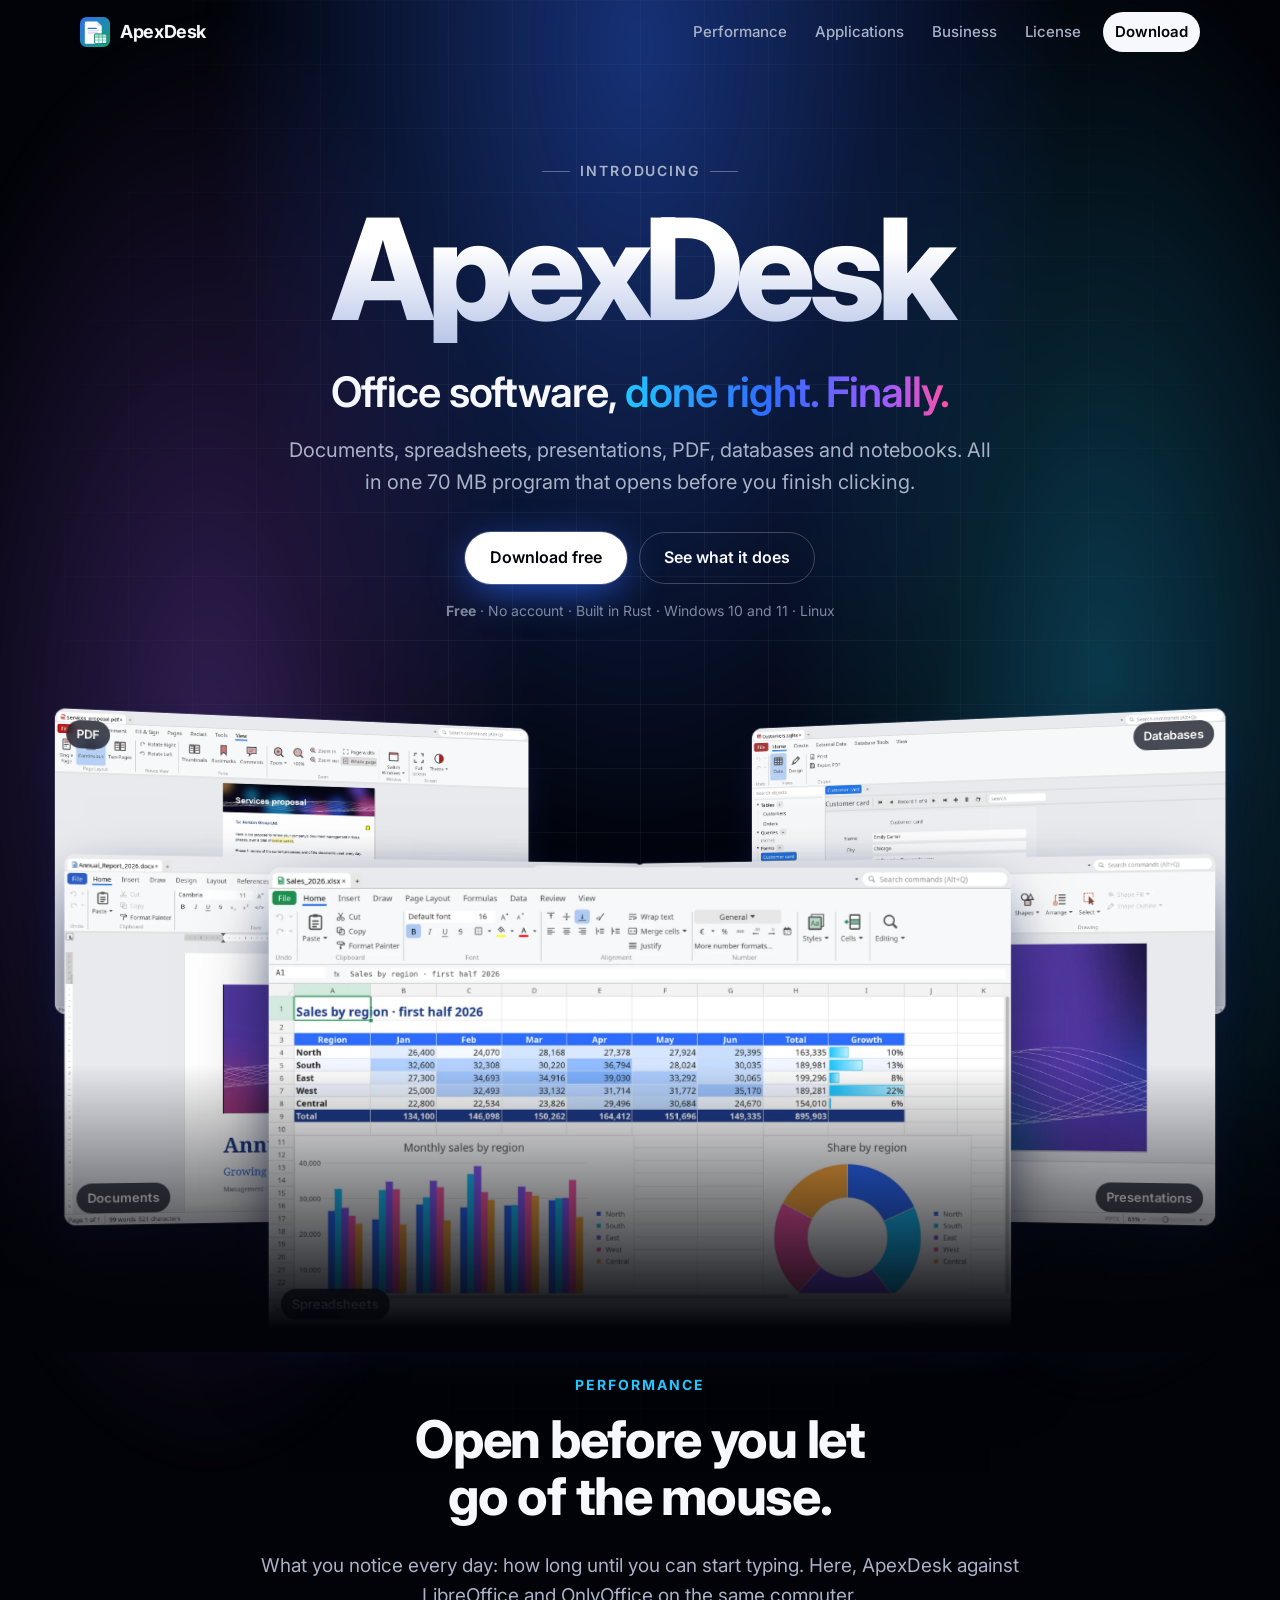
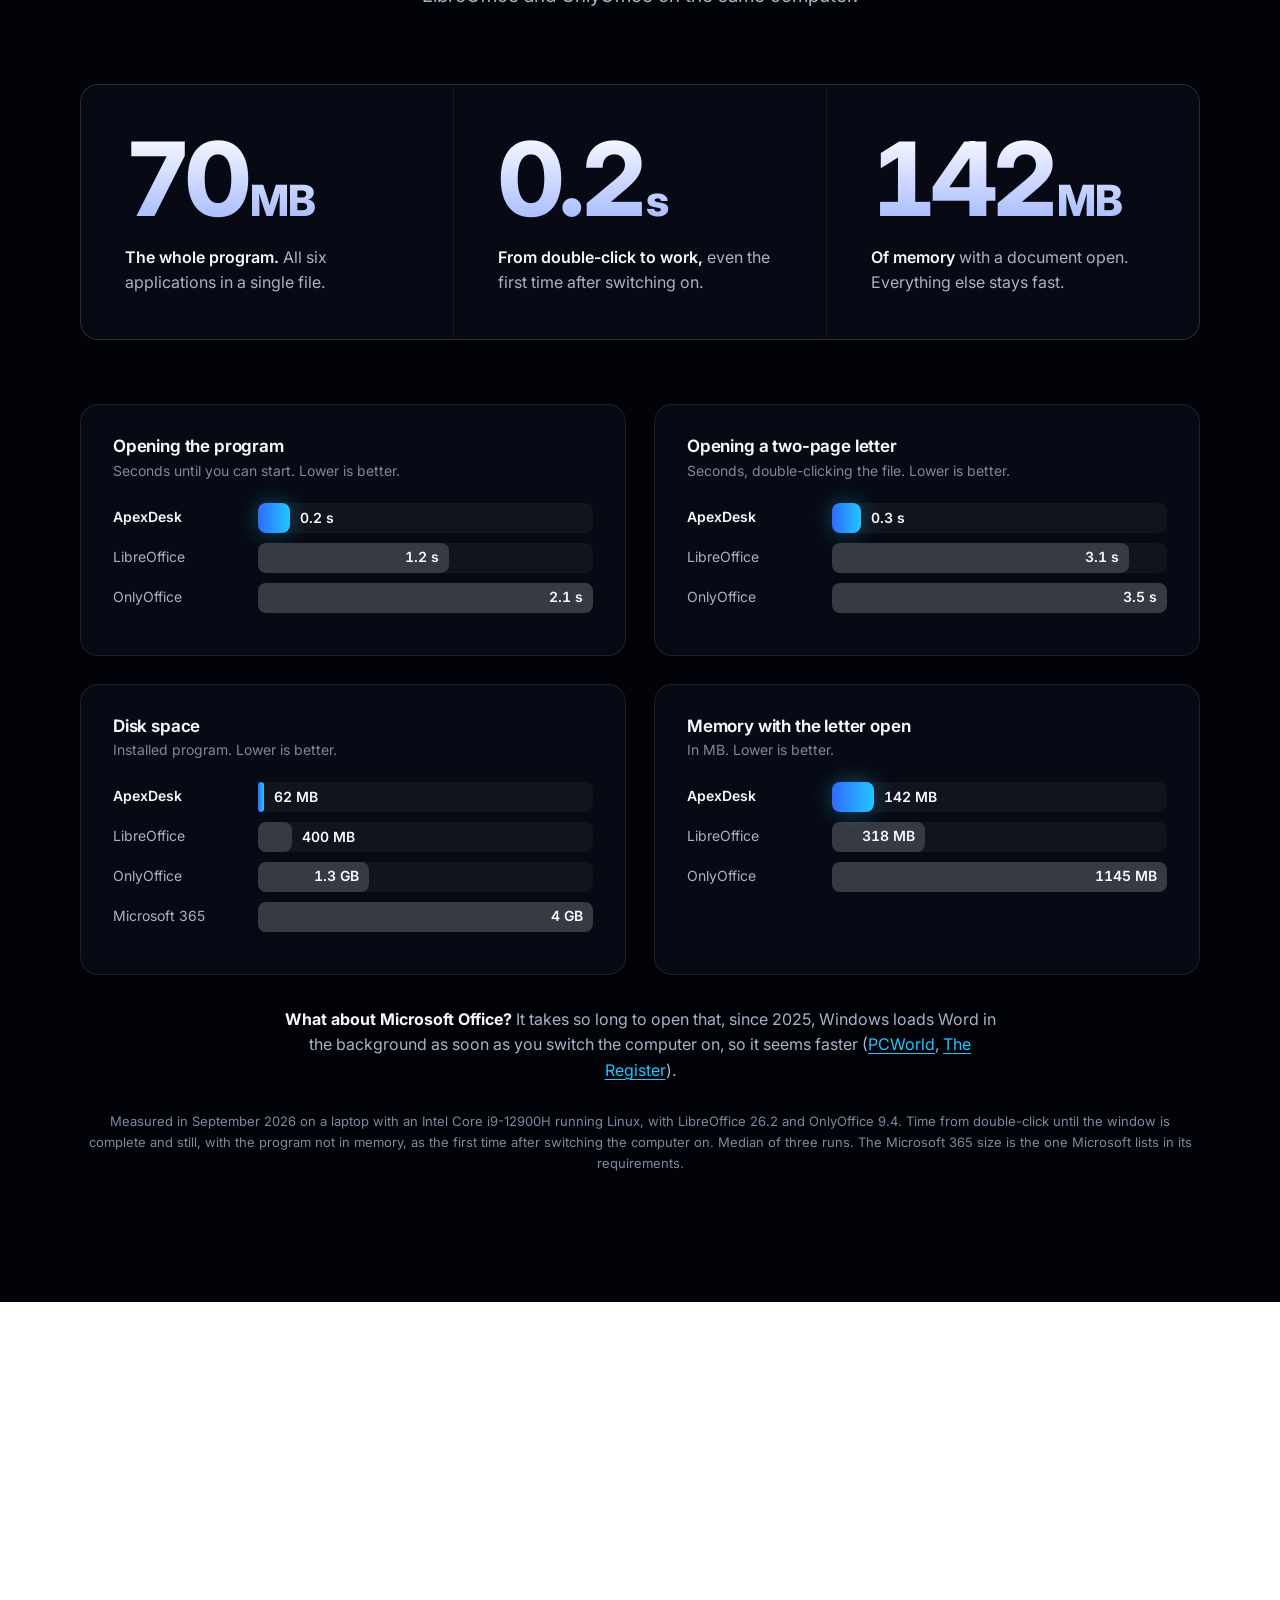
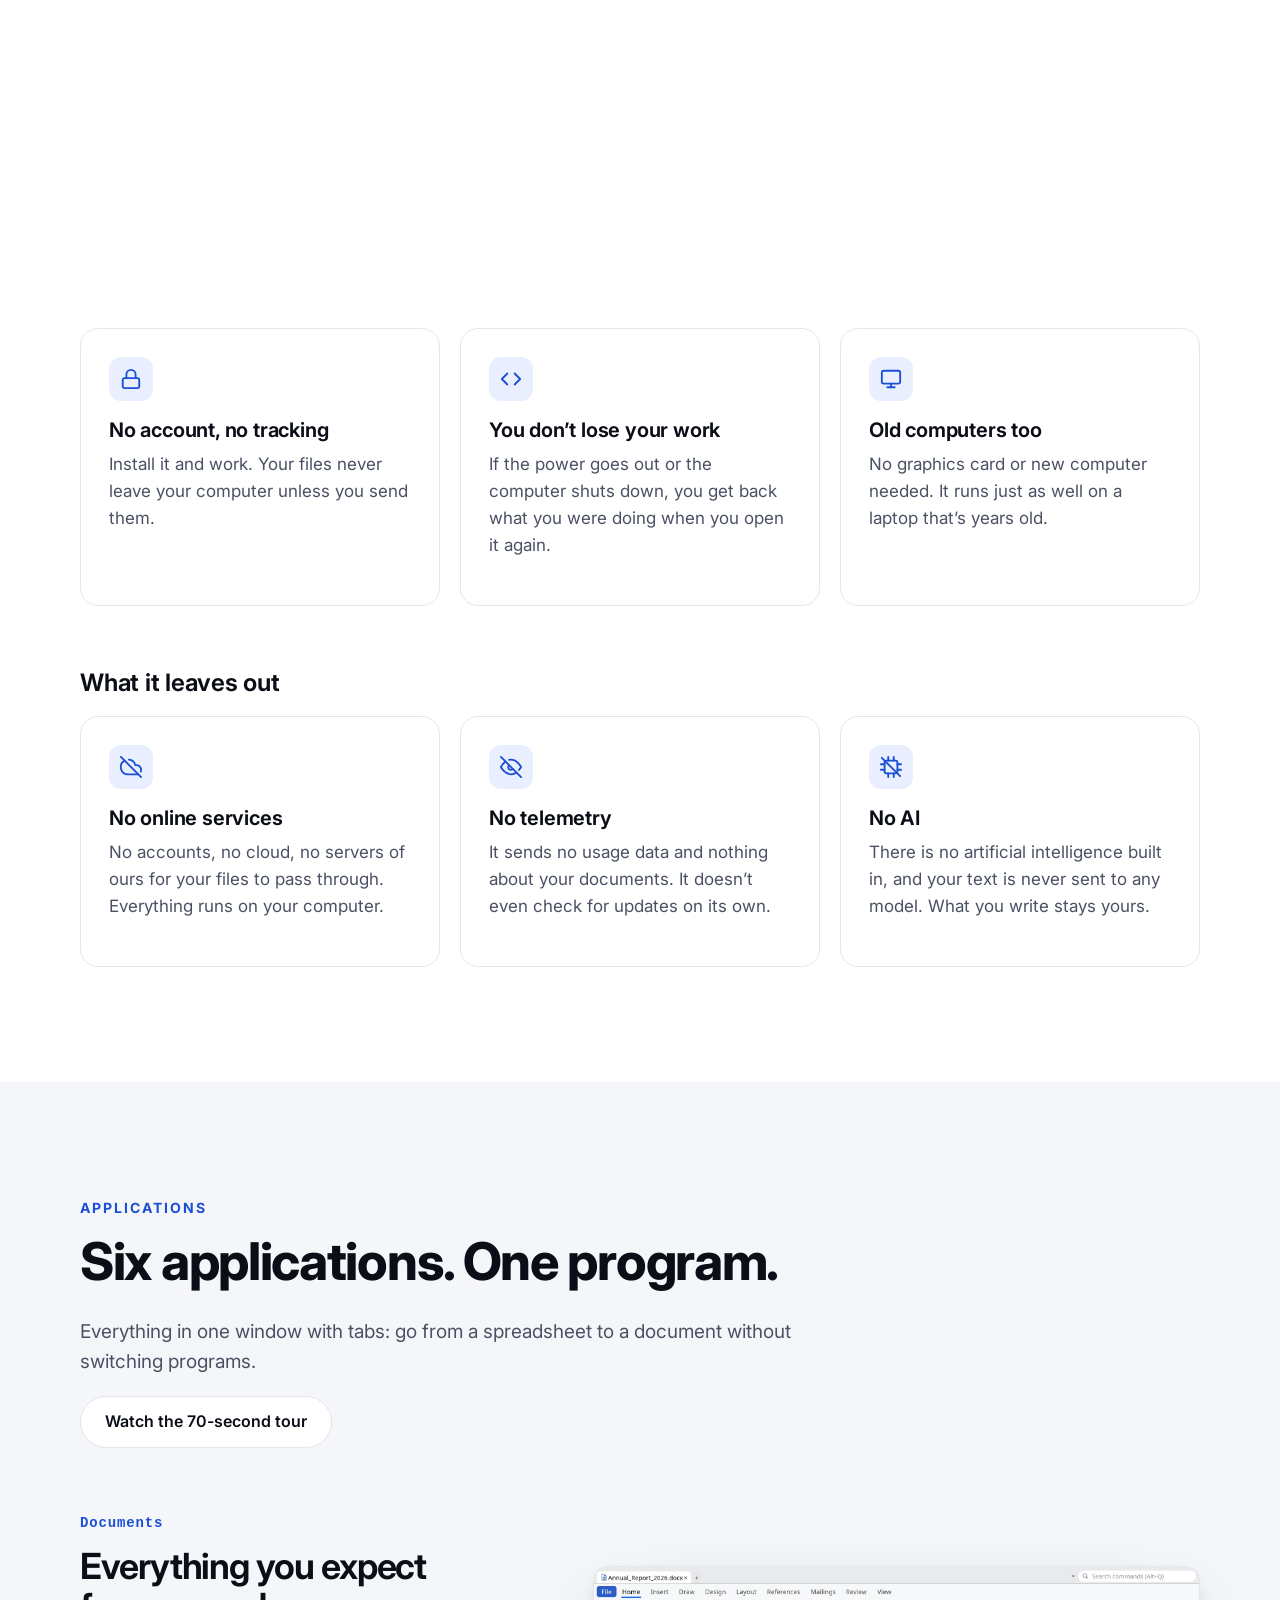
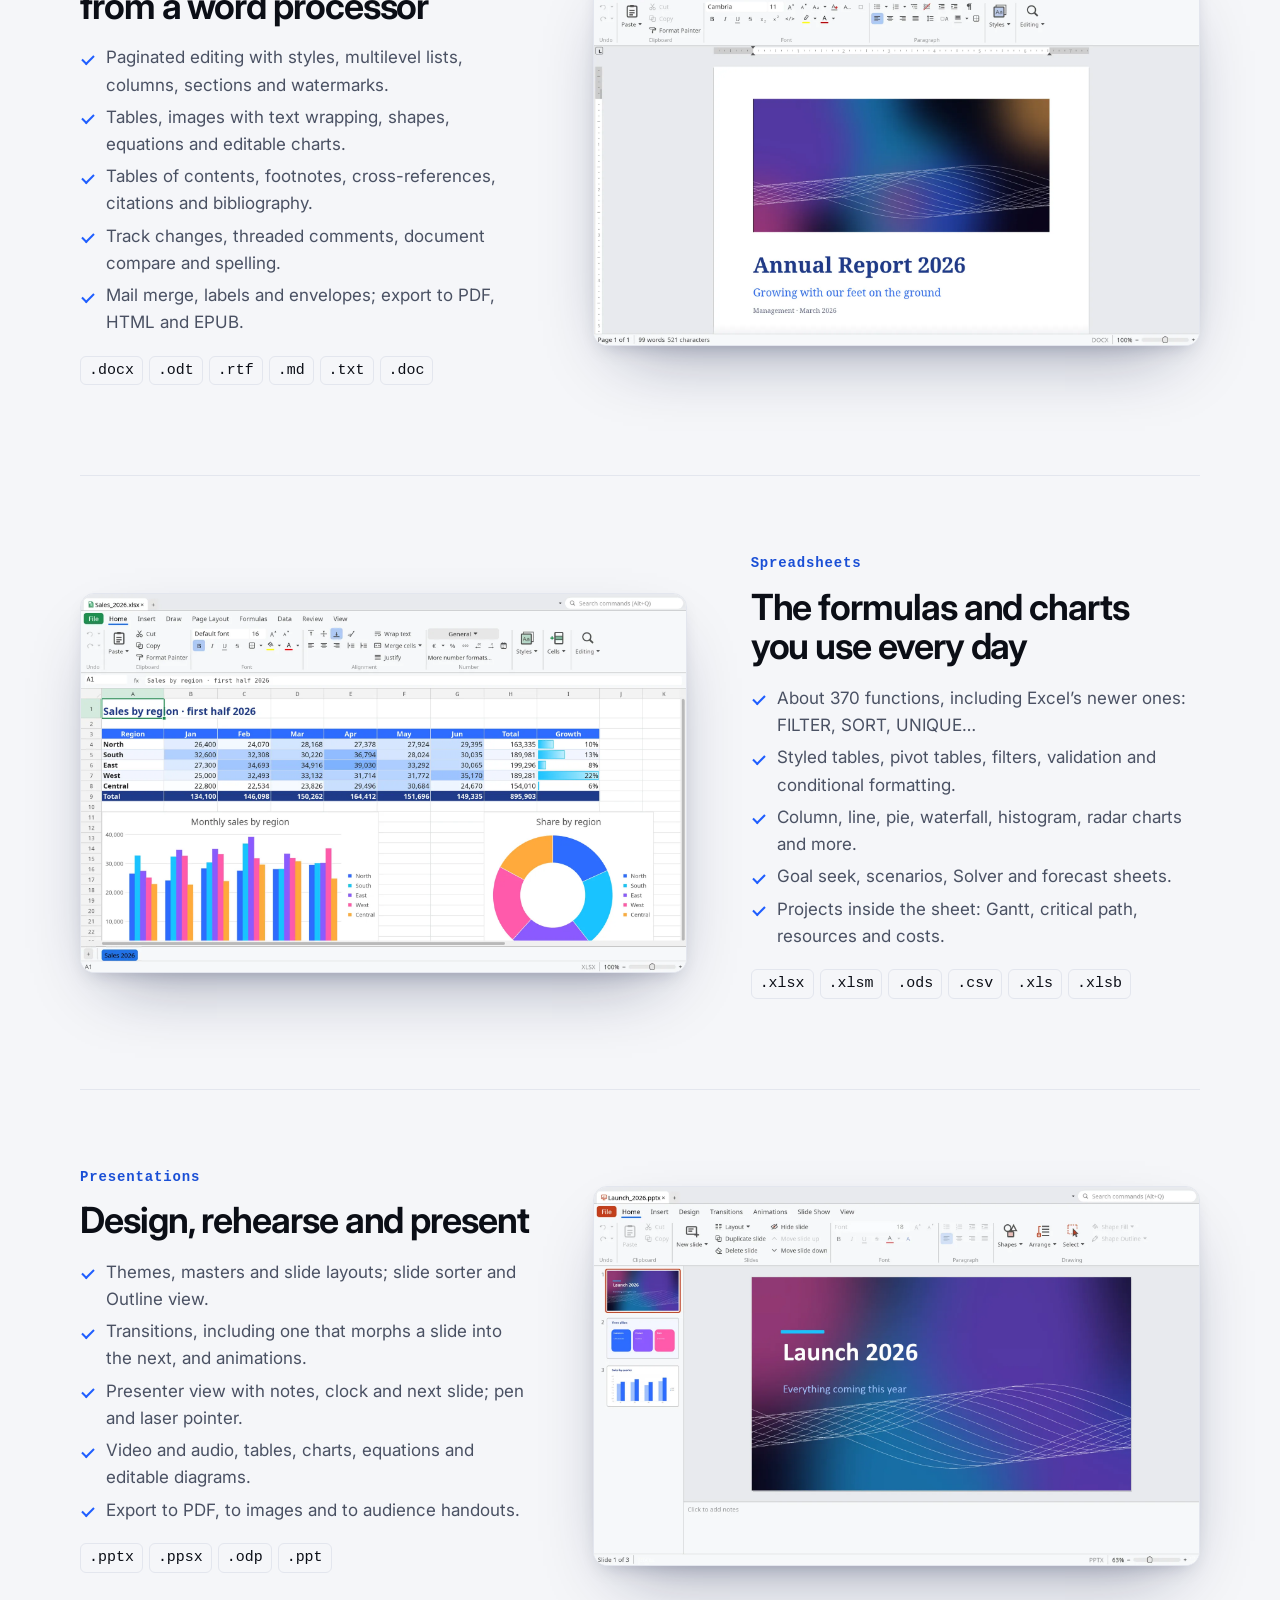
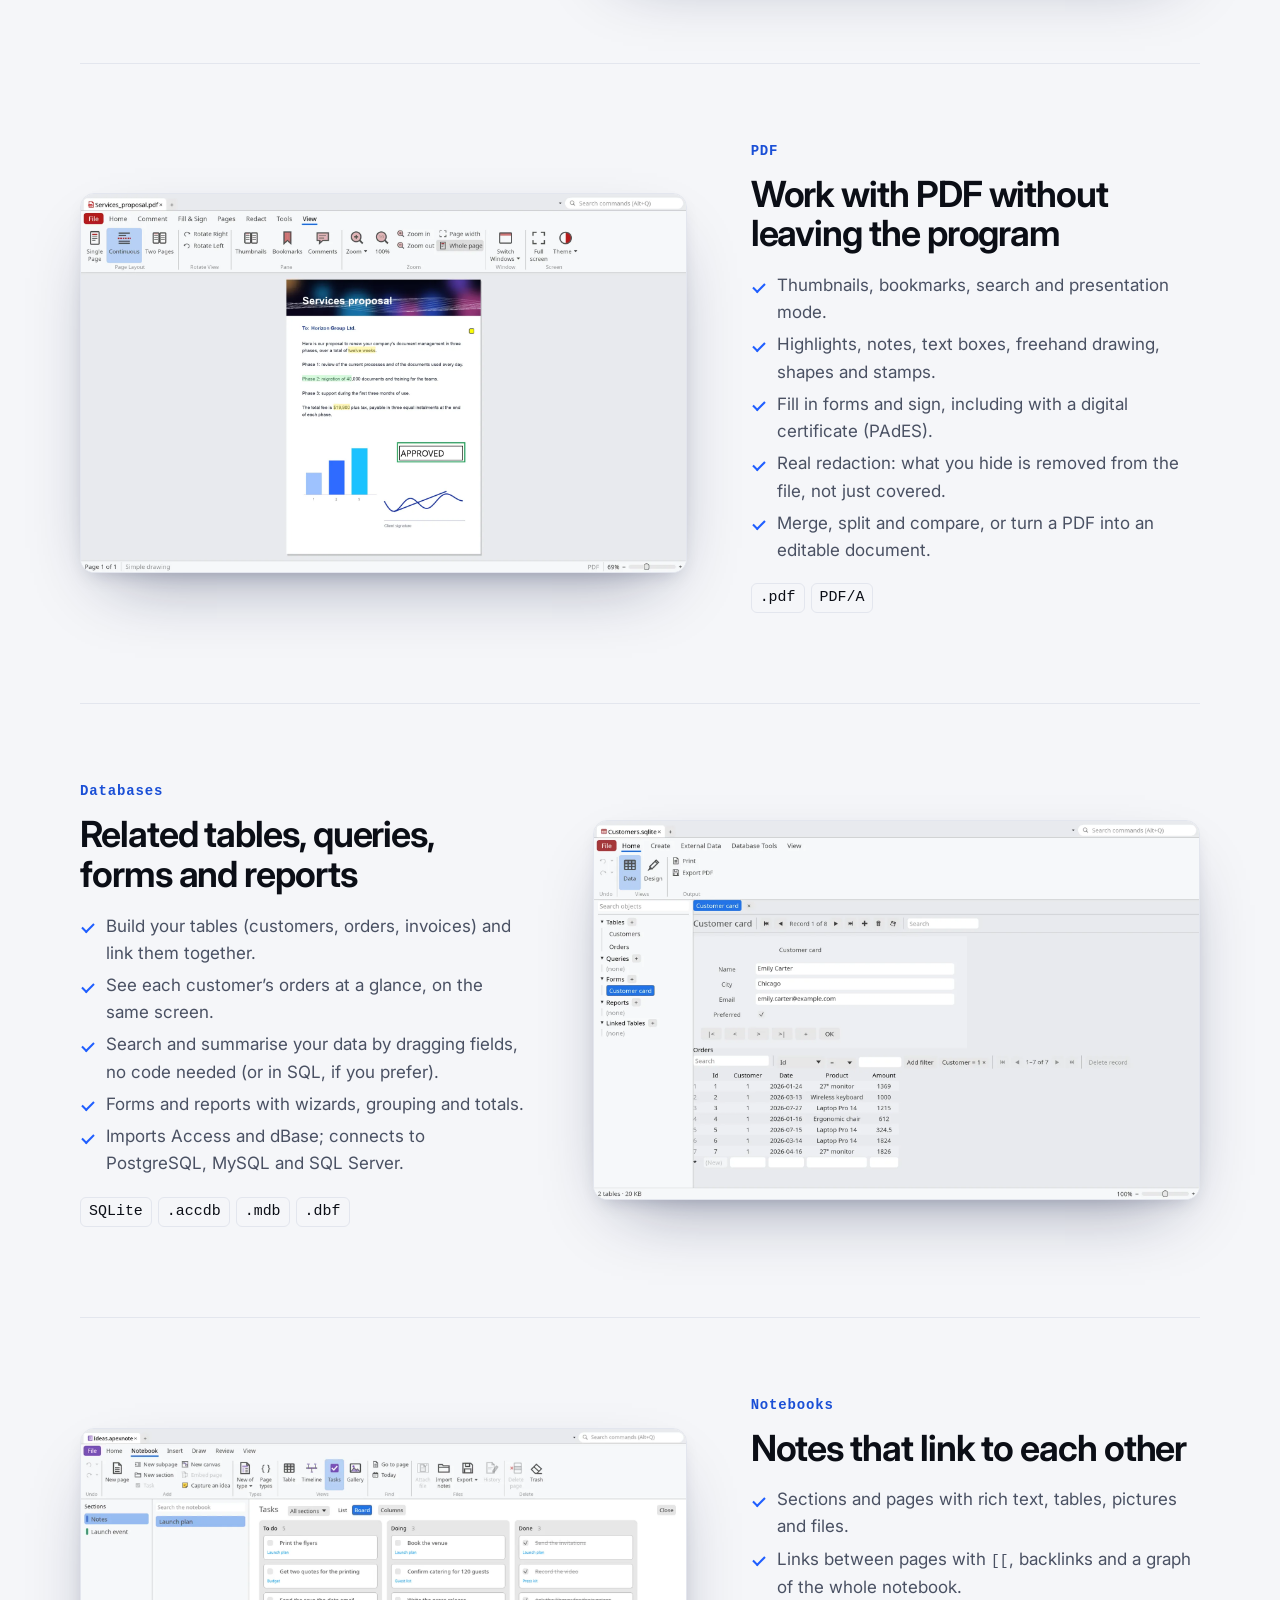
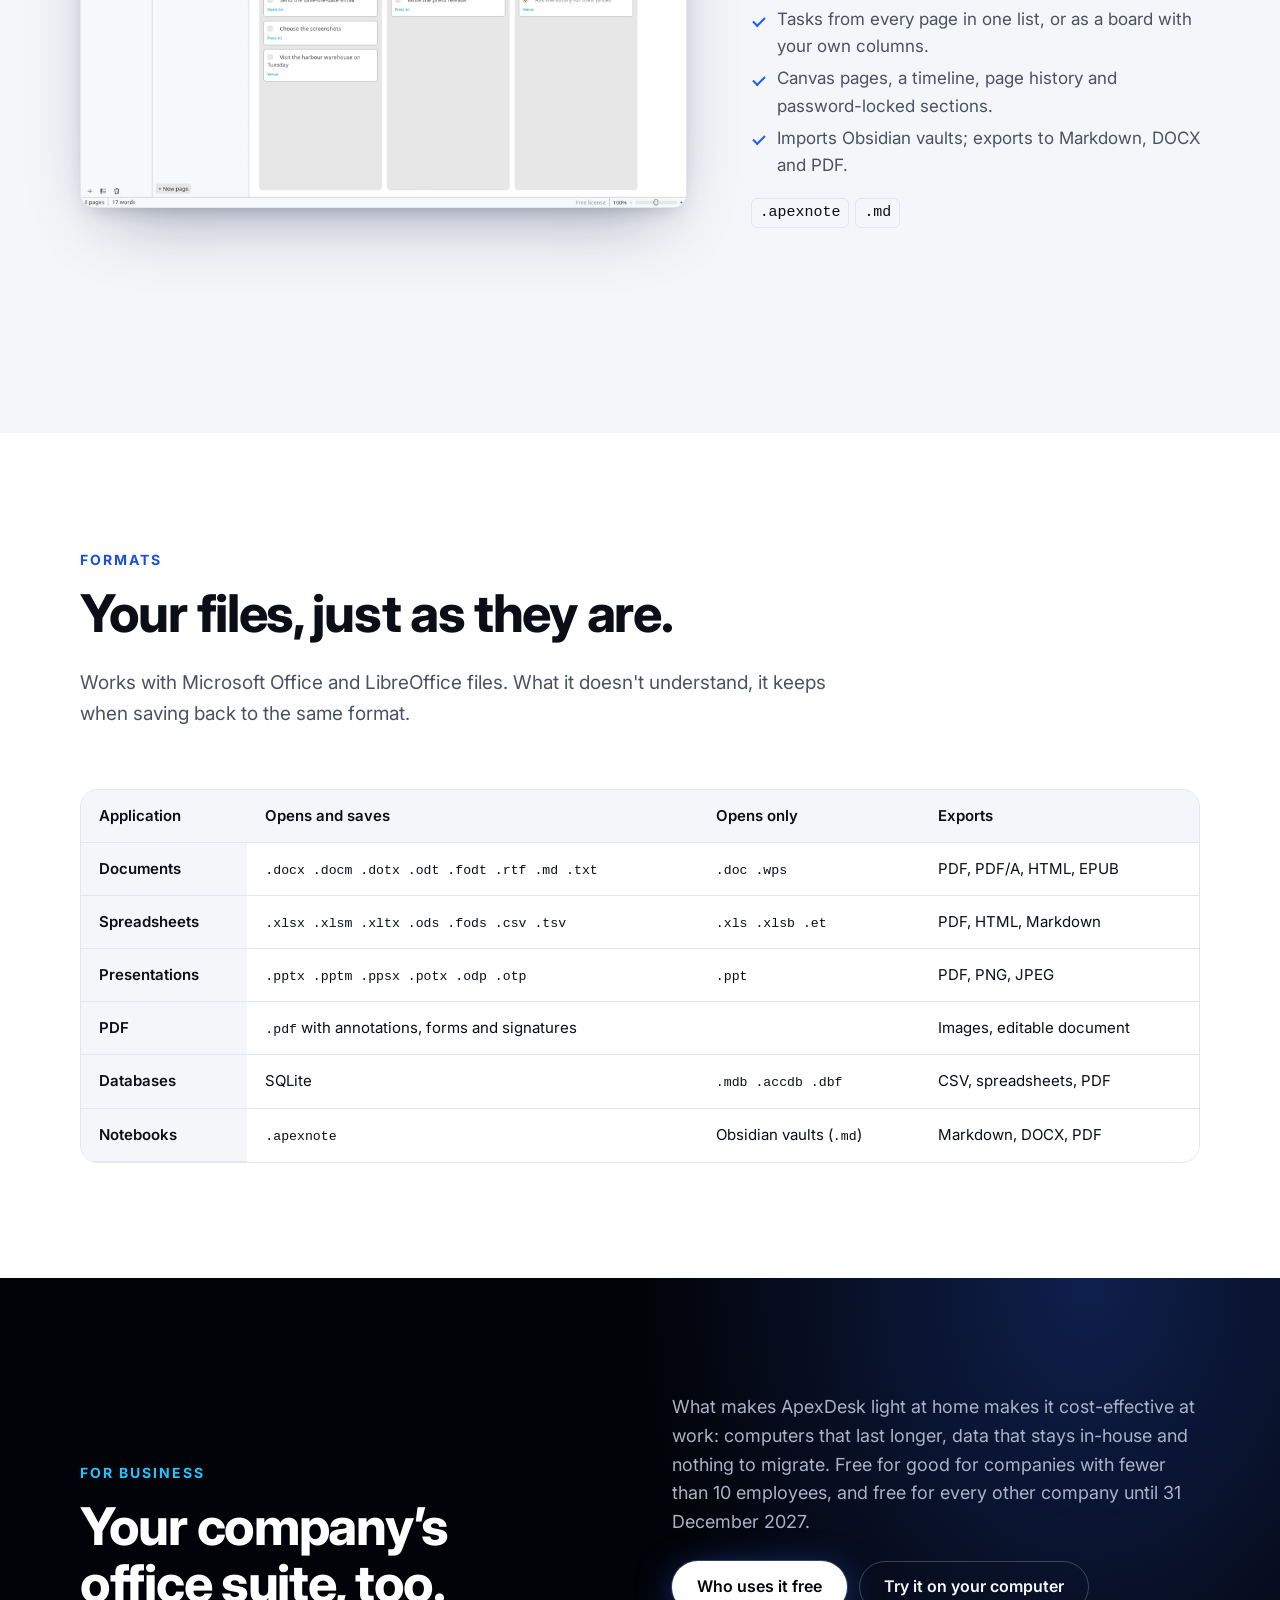
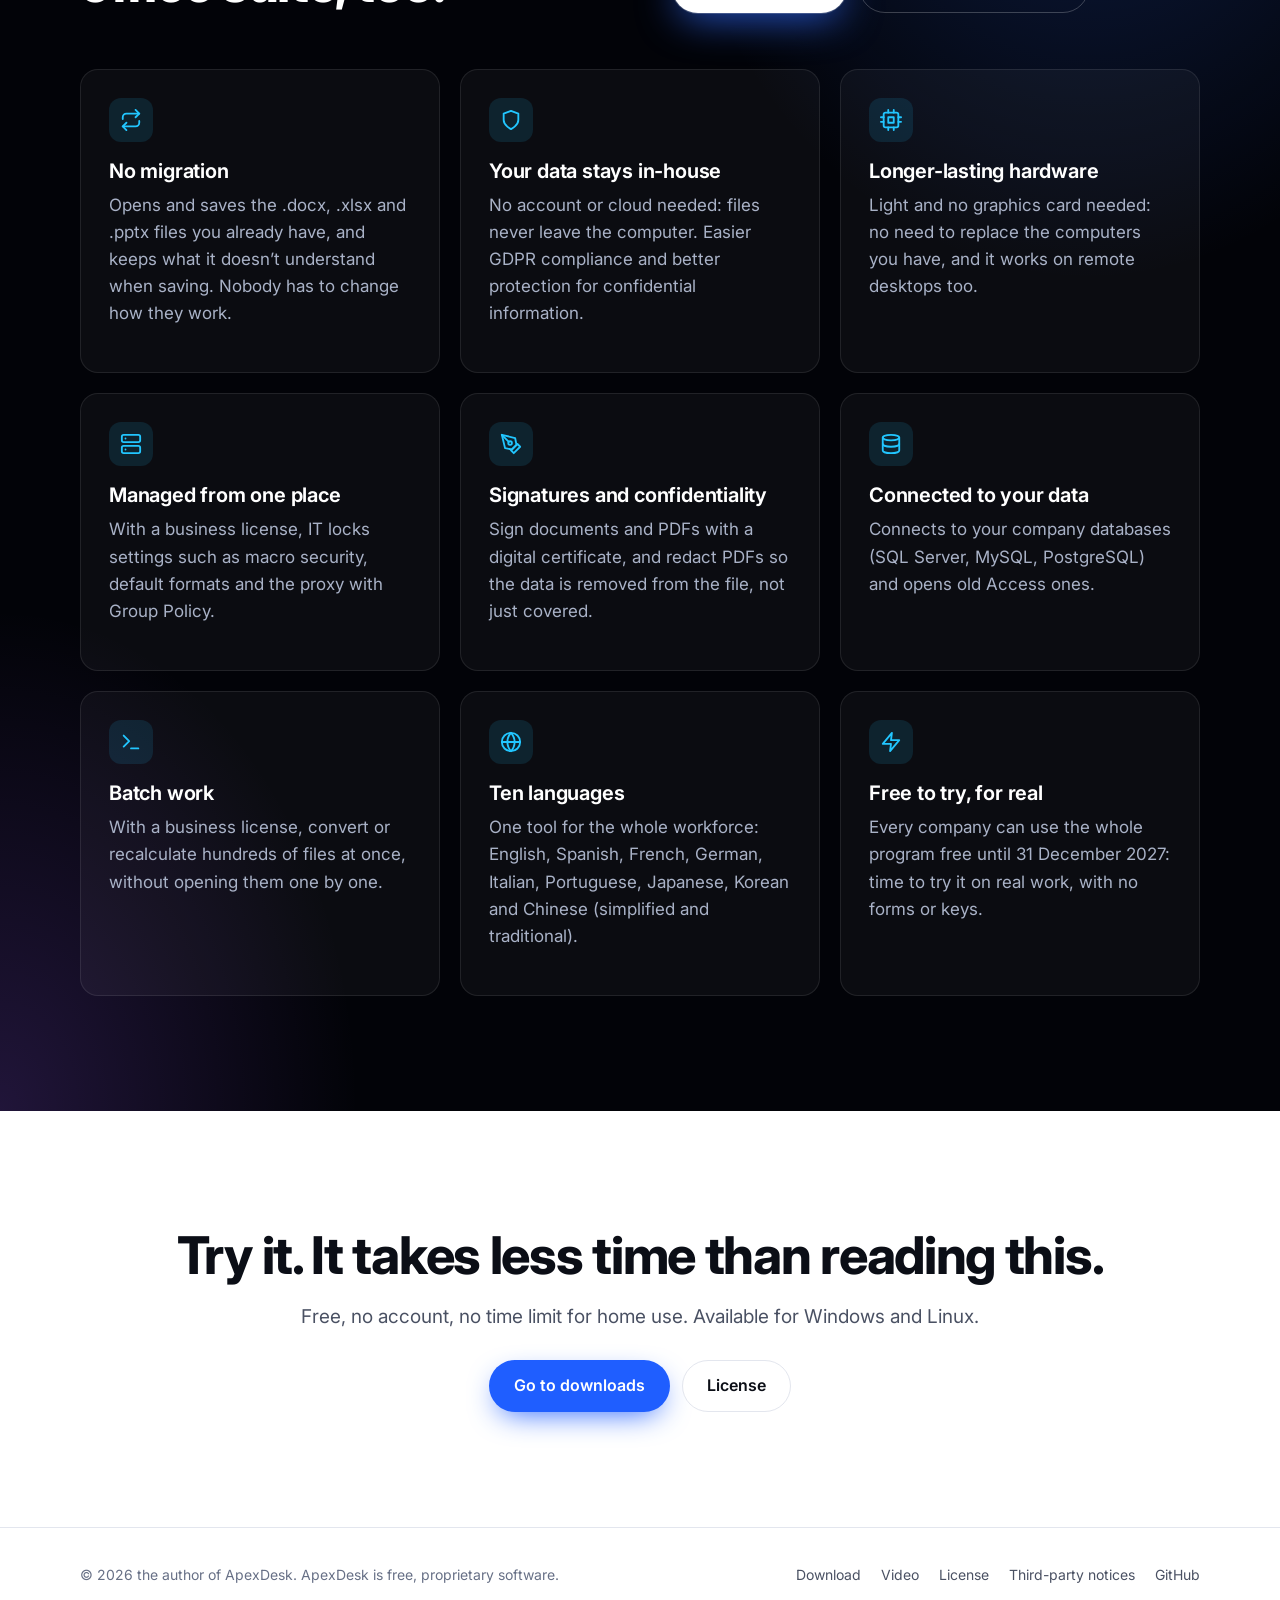
==== index.html @ 3657ebdd "ApexDesk website" ====
<!doctype html>
<html lang="en">
<head>
<meta charset="utf-8">
<meta name="viewport" content="width=device-width, initial-scale=1">
<title>ApexDesk — Office software, done right. Finally.</title>
<meta name="description" content="Documents, spreadsheets, presentations, PDF, databases and notebooks in one 70 MB native program, built in Rust, that opens instantly. Free. Works with Microsoft Office and OpenDocument files, offline, no account.">
<link rel="canonical" href="https://apexdesk.github.io/">
<meta property="og:type" content="website">
<meta property="og:site_name" content="ApexDesk">
<meta property="og:title" content="ApexDesk — Office software, done right. Finally.">
<meta property="og:description" content="Six applications in one 70 MB program, built in Rust, that opens instantly. Free.">
<meta property="og:url" content="https://apexdesk.github.io/">
<meta property="og:image" content="https://apexdesk.github.io/img/og.jpg">
<meta property="og:locale" content="en_US">
<meta name="twitter:card" content="summary_large_image">
<meta name="theme-color" content="#020308">
<link rel="icon" href="img/logo-mark.svg" type="image/svg+xml">
<link rel="icon" href="favicon.ico" sizes="32x32">
<link rel="apple-touch-icon" href="img/apple-touch-icon.png">
<link rel="preload" href="fonts/inter-var.woff2" as="font" type="font/woff2" crossorigin>
<link rel="preload" href="img/sheet_en.webp" as="image">
<link rel="stylesheet" href="css/style.css">
<script>document.documentElement.classList.add("js")</script>
</head>
<body class="home">
<a class="skip" href="#main">Skip to content</a>
<header class="site-header">
  <div class="wrap">
    <a class="brand" href="./"><img src="img/logo-mark.svg" alt="" width="30" height="30">ApexDesk</a>
    <nav class="nav" aria-label="Main">
      <a href="#performance">Performance</a>
      <a href="#applications">Applications</a>
      <a href="#business">Business</a>
      <a href="license.html">License</a>
      <a class="nav-cta" href="download.html">Download</a>
    </nav>
  </div>
</header>

<main id="main">
<div class="stage">
  <section class="hero" aria-labelledby="hero-title">
    <div class="wrap">
      <p class="eyebrow">Introducing</p>
      <h1 id="hero-title" class="hero-name">ApexDesk</h1>
      <p class="hero-line">Office software, <em>done right. Finally.</em></p>
      <p class="hero-sub">Documents, spreadsheets, presentations, PDF, databases and notebooks. All in one <span data-fig="exe_win">70</span>&nbsp;MB program that opens before you finish clicking.</p>
      <div class="hero-cta">
        <a class="btn btn-primary" href="download.html">Download free</a>
        <a class="btn btn-ghost" href="#applications">See what it does</a>
      </div>
      <p class="hero-note"><strong>Free</strong> · No account · Built in Rust · Windows 10 and 11 · Linux</p>
    </div>

    <div class="collage" aria-label="ApexDesk applications">
      <figure class="win w-pdf"><img src="img/pdf_en.webp" alt="PDF with highlights, notes and an approved stamp" width="1920" height="1200" loading="lazy"><figcaption>PDF</figcaption></figure>
      <figure class="win w-db"><img src="img/db_en.webp" alt="Customer database with a form and its orders" width="1920" height="1200" loading="lazy"><figcaption>Databases</figcaption></figure>
      <figure class="win w-doc"><img src="img/doc_en.webp" alt="Document with the cover of an annual report" width="1920" height="1200"><figcaption>Documents</figcaption></figure>
      <figure class="win w-slides"><img src="img/slides_en.webp" alt="Presentation with a launch slide" width="1920" height="1200"><figcaption>Presentations</figcaption></figure>
      <figure class="win w-sheet"><img src="img/sheet_en.webp" alt="Spreadsheet of sales by region with a column chart and a doughnut chart" width="1920" height="1200" fetchpriority="high"><figcaption>Spreadsheets</figcaption></figure>
    </div>
  </section>

  <section class="figures" id="performance" aria-labelledby="perf-title">
    <div class="wrap">
      <div class="figures-head reveal">
        <span class="kicker">Performance</span>
        <h2 id="perf-title">Open before you let go of the mouse.</h2>
        <p>What you notice every day: how long until you can start typing. Here, ApexDesk against LibreOffice and OnlyOffice on the same computer.</p>
      </div>

      <div class="big-figs reveal">
        <div class="big-fig"><span class="n"><span class="count" data-fig="exe_win">70</span><small>MB</small></span><p><strong>The whole program.</strong> All six applications in a single file.</p></div>
        <div class="big-fig"><span class="n"><span class="count" data-fig="start">0.2</span><small>s</small></span><p><strong>From double-click to work,</strong> even the first time after switching on.</p></div>
        <div class="big-fig"><span class="n"><span class="count" data-fig="rss_doc">142</span><small>MB</small></span><p><strong>Of memory</strong> with a document open. Everything else stays fast.</p></div>
      </div>

      <div class="compare reveal">
        <div class="cmp">
          <h3>Opening the program</h3>
          <p class="how">Seconds until you can start. Lower is better.</p>
          <div class="bar us"><span>ApexDesk</span><div class="track"><div class="fill out" data-bar="start" data-max="oo_start" style="--w:9.5%"><span class="v"><span data-fig="start">0.2</span>&nbsp;s</span></div></div></div>
          <div class="bar"><span>LibreOffice</span><div class="track"><div class="fill" data-bar="lo_start" data-max="oo_start" style="--w:57.1%"><span class="v"><span data-fig="lo_start">1.2</span>&nbsp;s</span></div></div></div>
          <div class="bar"><span>OnlyOffice</span><div class="track"><div class="fill" data-bar="oo_start" data-max="oo_start" style="--w:100.0%"><span class="v"><span data-fig="oo_start">2.1</span>&nbsp;s</span></div></div></div>
        </div>
        <div class="cmp">
          <h3>Opening a two-page letter</h3>
          <p class="how">Seconds, double-clicking the file. Lower is better.</p>
          <div class="bar us"><span>ApexDesk</span><div class="track"><div class="fill out" data-bar="open_doc" data-max="oo_open_doc" style="--w:8.6%"><span class="v"><span data-fig="open_doc">0.3</span>&nbsp;s</span></div></div></div>
          <div class="bar"><span>LibreOffice</span><div class="track"><div class="fill" data-bar="lo_open_doc" data-max="oo_open_doc" style="--w:88.6%"><span class="v"><span data-fig="lo_open_doc">3.1</span>&nbsp;s</span></div></div></div>
          <div class="bar"><span>OnlyOffice</span><div class="track"><div class="fill" data-bar="oo_open_doc" data-max="oo_open_doc" style="--w:100.0%"><span class="v"><span data-fig="oo_open_doc">3.5</span>&nbsp;s</span></div></div></div>
        </div>
        <div class="cmp">
          <h3>Disk space</h3>
          <p class="how">Installed program. Lower is better.</p>
          <div class="bar us"><span>ApexDesk</span><div class="track"><div class="fill out" data-bar="exe_linux" data-max="ms_disk" style="--w:1.6%"><span class="v"><span data-fig="exe_linux">62</span>&nbsp;MB</span></div></div></div>
          <div class="bar"><span>LibreOffice</span><div class="track"><div class="fill out" data-bar="lo_disk" data-max="ms_disk" style="--w:10.0%"><span class="v"><span data-fig="lo_disk">400</span>&nbsp;MB</span></div></div></div>
          <div class="bar"><span>OnlyOffice</span><div class="track"><div class="fill" data-bar="oo_disk" data-max="ms_disk" style="--w:33.1%"><span class="v"><span data-fig="oo_disk_gb">1.3</span>&nbsp;GB</span></div></div></div>
          <div class="bar"><span>Microsoft 365</span><div class="track"><div class="fill" data-bar="ms_disk" data-max="ms_disk" style="--w:100.0%"><span class="v"><span data-fig="ms_disk_gb">4</span>&nbsp;GB</span></div></div></div>
        </div>
        <div class="cmp">
          <h3>Memory with the letter open</h3>
          <p class="how">In MB. Lower is better.</p>
          <div class="bar us"><span>ApexDesk</span><div class="track"><div class="fill out" data-bar="rss_doc" data-max="oo_rss_doc" style="--w:12.4%"><span class="v"><span data-fig="rss_doc">142</span>&nbsp;MB</span></div></div></div>
          <div class="bar"><span>LibreOffice</span><div class="track"><div class="fill" data-bar="lo_rss_doc" data-max="oo_rss_doc" style="--w:27.8%"><span class="v"><span data-fig="lo_rss_doc">318</span>&nbsp;MB</span></div></div></div>
          <div class="bar"><span>OnlyOffice</span><div class="track"><div class="fill" data-bar="oo_rss_doc" data-max="oo_rss_doc" style="--w:100.0%"><span class="v"><span data-fig="oo_rss_doc">1145</span>&nbsp;MB</span></div></div></div>
        </div>
      </div>
      <p class="ms-note"><strong>What about Microsoft Office?</strong> It takes so long to open that, since 2025, Windows loads Word in the background as soon as you switch the computer on, so it seems faster (<a href="https://www.pcworld.com/article/2651749/office-is-too-slow-so-microsoft-is-making-it-load-at-windows-startup.html" rel="noopener">PCWorld</a>, <a href="https://www.theregister.com/2025/05/01/microsoft_will_preload_office_apps/" rel="noopener">The Register</a>).</p>
      <p class="fine">Measured in <span data-fig="date">September 2026</span> on a laptop with an <span data-fig="cpu">Intel Core i9-12900H</span> running Linux, with LibreOffice 26.2 and OnlyOffice 9.4. Time from double-click until the window is complete and still, with the program not in memory, as the first time after switching the computer on. Median of three runs. The Microsoft 365 size is the one Microsoft lists in its requirements.</p>
    </div>
  </section>
</div>

<section id="advantages" aria-labelledby="adv-title">
  <div class="wrap">
    <div class="section-head reveal">
      <span class="kicker">Why it's different</span>
      <h2 id="adv-title">Made so you never wait.</h2>
      <p>It opens right away, doesn't choke on big files and runs well even on that old laptop in your drawer.</p>
    </div>
    <div class="grid">
      <div class="card reveal"><div class="ico"><svg viewBox="0 0 24 24" fill="none" stroke="currentColor" stroke-width="2" stroke-linecap="round" stroke-linejoin="round" aria-hidden="true"><path d="M13 2 3 14h9l-1 8 10-12h-9l1-8z"/></svg></div><h3>Opens instantly</h3><p>A native program written in Rust: double-click and you’re already typing, with no loading screens.</p></div>
      <div class="card reveal"><div class="ico"><svg viewBox="0 0 24 24" fill="none" stroke="currentColor" stroke-width="2" stroke-linecap="round" stroke-linejoin="round" aria-hidden="true"><path d="M21 16V8a2 2 0 0 0-1-1.73l-7-4a2 2 0 0 0-2 0l-7 4A2 2 0 0 0 3 8v8a2 2 0 0 0 1 1.73l7 4a2 2 0 0 0 2 0l7-4A2 2 0 0 0 21 16z"/></svg></div><h3>Takes up very little</h3><p>All six applications in <span data-fig="exe_win">70</span>&nbsp;MB. Your computer stays fast while it’s open.</p></div>
      <div class="card reveal"><div class="ico"><svg viewBox="0 0 24 24" fill="none" stroke="currentColor" stroke-width="2" stroke-linecap="round" stroke-linejoin="round" aria-hidden="true"><path d="M1 1l22 22M16.72 11.06A10.94 10.94 0 0 1 19 12.55M5 12.55a10.94 10.94 0 0 1 5.17-2.39M10.71 5.05A16 16 0 0 1 22.58 9M1.42 9a15.91 15.91 0 0 1 4.7-2.88M8.53 16.11a6 6 0 0 1 6.95 0M12 20h.01"/></svg></div><h3>Works offline</h3><p>Everything happens on your computer. On a train, on a plane or on a closed network.</p></div>
      <div class="card reveal"><div class="ico"><svg viewBox="0 0 24 24" fill="none" stroke="currentColor" stroke-width="2" stroke-linecap="round" stroke-linejoin="round" aria-hidden="true"><rect x="3" y="11" width="18" height="11" rx="2"/><path d="M7 11V7a5 5 0 0 1 10 0v4"/></svg></div><h3>No account, no tracking</h3><p>Install it and work. Your files never leave your computer unless you send them.</p></div>
      <div class="card reveal"><div class="ico"><svg viewBox="0 0 24 24" fill="none" stroke="currentColor" stroke-width="2" stroke-linecap="round" stroke-linejoin="round" aria-hidden="true"><polyline points="16 18 22 12 16 6"/><polyline points="8 6 2 12 8 18"/></svg></div><h3>You don’t lose your work</h3><p>If the power goes out or the computer shuts down, you get back what you were doing when you open it again.</p></div>
      <div class="card reveal"><div class="ico"><svg viewBox="0 0 24 24" fill="none" stroke="currentColor" stroke-width="2" stroke-linecap="round" stroke-linejoin="round" aria-hidden="true"><rect x="2" y="3" width="20" height="14" rx="2"/><path d="M8 21h8M12 17v4"/></svg></div><h3>Old computers too</h3><p>No graphics card or new computer needed. It runs just as well on a laptop that’s years old.</p></div>
    </div>
    <div class="without reveal">
      <h3 class="without-title">What it leaves out</h3>
      <div class="grid">
        <div class="card"><div class="ico"><svg viewBox="0 0 24 24" fill="none" stroke="currentColor" stroke-width="2" stroke-linecap="round" stroke-linejoin="round" aria-hidden="true"><path d="M22.61 16.95A5 5 0 0 0 18 10h-1.26a8 8 0 0 0-7.05-6M5 5a8 8 0 0 0 4 15h9a5 5 0 0 0 1.7-.3"/><line x1="1" y1="1" x2="23" y2="23"/></svg></div><h3>No online services</h3><p>No accounts, no cloud, no servers of ours for your files to pass through. Everything runs on your computer.</p></div>
        <div class="card"><div class="ico"><svg viewBox="0 0 24 24" fill="none" stroke="currentColor" stroke-width="2" stroke-linecap="round" stroke-linejoin="round" aria-hidden="true"><path d="M17.94 17.94A10.07 10.07 0 0 1 12 20c-7 0-11-8-11-8a18.45 18.45 0 0 1 5.06-5.94M9.9 4.24A9.12 9.12 0 0 1 12 4c7 0 11 8 11 8a18.5 18.5 0 0 1-2.16 3.19m-6.72-1.07a3 3 0 1 1-4.24-4.24"/><line x1="1" y1="1" x2="23" y2="23"/></svg></div><h3>No telemetry</h3><p>It sends no usage data and nothing about your documents. It doesn’t even check for updates on its own.</p></div>
        <div class="card"><div class="ico"><svg viewBox="0 0 24 24" fill="none" stroke="currentColor" stroke-width="2" stroke-linecap="round" stroke-linejoin="round" aria-hidden="true"><rect x="5" y="5" width="14" height="14" rx="2"/><path d="M9 1v4M15 1v4M9 19v4M15 19v4M1 9h4M1 15h4M19 9h4M19 15h4"/><line x1="2" y1="2" x2="22" y2="22"/></svg></div><h3>No AI</h3><p>There is no artificial intelligence built in, and your text is never sent to any model. What you write stays yours.</p></div>
      </div>
    </div>
  </div>
</section>

<section class="alt" id="applications" aria-labelledby="apps-title">
  <div class="wrap">
    <div class="section-head reveal">
      <span class="kicker">Applications</span>
      <h2 id="apps-title">Six applications. One program.</h2>
      <p>Everything in one window with tabs: go from a spreadsheet to a document without switching programs.</p>
      <p><a class="btn btn-ghost" href="video.html">Watch the 70-second tour</a></p>
    </div>

    <article class="app reveal">
      <div class="app-text">
        <span class="num">Documents</span>
        <h3>Everything you expect from a word processor</h3>
        <ul>
          <li>Paginated editing with styles, multilevel lists, columns, sections and watermarks.</li>
          <li>Tables, images with text wrapping, shapes, equations and editable charts.</li>
          <li>Tables of contents, footnotes, cross-references, citations and bibliography.</li>
          <li>Track changes, threaded comments, document compare and spelling.</li>
          <li>Mail merge, labels and envelopes; export to PDF, HTML and EPUB.</li>
        </ul>
        <ul class="fmts" aria-label="Formats"><li><code>.docx</code></li><li><code>.odt</code></li><li><code>.rtf</code></li><li><code>.md</code></li><li><code>.txt</code></li><li><code>.doc</code></li></ul>
      </div>
      <div class="shot"><img src="img/doc_en.webp" alt="Document with the cover of an annual report" width="1920" height="1200" loading="lazy"></div>
    </article>

    <article class="app flip reveal">
      <div class="app-text">
        <span class="num">Spreadsheets</span>
        <h3>The formulas and charts you use every day</h3>
        <ul>
          <li>About 370 functions, including Excel’s newer ones: FILTER, SORT, UNIQUE…</li>
          <li>Styled tables, pivot tables, filters, validation and conditional formatting.</li>
          <li>Column, line, pie, waterfall, histogram, radar charts and more.</li>
          <li>Goal seek, scenarios, Solver and forecast sheets.</li>
          <li>Projects inside the sheet: Gantt, critical path, resources and costs.</li>
        </ul>
        <ul class="fmts" aria-label="Formats"><li><code>.xlsx</code></li><li><code>.xlsm</code></li><li><code>.ods</code></li><li><code>.csv</code></li><li><code>.xls</code></li><li><code>.xlsb</code></li></ul>
      </div>
      <div class="shot"><img src="img/sheet_en.webp" alt="Spreadsheet of sales by region with charts" width="1920" height="1200" loading="lazy"></div>
    </article>

    <article class="app reveal">
      <div class="app-text">
        <span class="num">Presentations</span>
        <h3>Design, rehearse and present</h3>
        <ul>
          <li>Themes, masters and slide layouts; slide sorter and Outline view.</li>
          <li>Transitions, including one that morphs a slide into the next, and animations.</li>
          <li>Presenter view with notes, clock and next slide; pen and laser pointer.</li>
          <li>Video and audio, tables, charts, equations and editable diagrams.</li>
          <li>Export to PDF, to images and to audience handouts.</li>
        </ul>
        <ul class="fmts" aria-label="Formats"><li><code>.pptx</code></li><li><code>.ppsx</code></li><li><code>.odp</code></li><li><code>.ppt</code></li></ul>
      </div>
      <div class="shot"><img src="img/slides_en.webp" alt="Presentation with a launch slide" width="1920" height="1200" loading="lazy"></div>
    </article>

    <article class="app flip reveal">
      <div class="app-text">
        <span class="num">PDF</span>
        <h3>Work with PDF without leaving the program</h3>
        <ul>
          <li>Thumbnails, bookmarks, search and presentation mode.</li>
          <li>Highlights, notes, text boxes, freehand drawing, shapes and stamps.</li>
          <li>Fill in forms and sign, including with a digital certificate (PAdES).</li>
          <li>Real redaction: what you hide is removed from the file, not just covered.</li>
          <li>Merge, split and compare, or turn a PDF into an editable document.</li>
        </ul>
        <ul class="fmts" aria-label="Formats"><li><code>.pdf</code></li><li><code>PDF/A</code></li></ul>
      </div>
      <div class="shot"><img src="img/pdf_en.webp" alt="PDF with highlights, notes and an approved stamp" width="1920" height="1200" loading="lazy"></div>
    </article>

    <article class="app reveal">
      <div class="app-text">
        <span class="num">Databases</span>
        <h3>Related tables, queries, forms and reports</h3>
        <ul>
          <li>Build your tables (customers, orders, invoices) and link them together.</li>
          <li>See each customer’s orders at a glance, on the same screen.</li>
          <li>Search and summarise your data by dragging fields, no code needed (or in SQL, if you prefer).</li>
          <li>Forms and reports with wizards, grouping and totals.</li>
          <li>Imports Access and dBase; connects to PostgreSQL, MySQL and SQL Server.</li>
        </ul>
        <ul class="fmts" aria-label="Formats"><li><code>SQLite</code></li><li><code>.accdb</code></li><li><code>.mdb</code></li><li><code>.dbf</code></li></ul>
      </div>
      <div class="shot"><img src="img/db_en.webp" alt="Customer database with a form and its orders" width="1920" height="1200" loading="lazy"></div>
    </article>
    <article class="app flip reveal">
      <div class="app-text">
        <span class="num">Notebooks</span>
        <h3>Notes that link to each other</h3>
        <ul>
          <li>Sections and pages with rich text, tables, pictures and files.</li>
          <li>Links between pages with <code>[[</code>, backlinks and a graph of the whole notebook.</li>
          <li>Tasks from every page in one list, or as a board with your own columns.</li>
          <li>Canvas pages, a timeline, page history and password-locked sections.</li>
          <li>Imports Obsidian vaults; exports to Markdown, DOCX and PDF.</li>
        </ul>
        <ul class="fmts" aria-label="Formats"><li><code>.apexnote</code></li><li><code>.md</code></li></ul>
      </div>
      <div class="shot"><img src="img/note_en.webp" alt="Notebook with linked pages and a task board" width="1920" height="1200" loading="lazy"></div>
    </article>
  </div>
</section>

<section id="formats" aria-labelledby="fmt-title">
  <div class="wrap">
    <div class="section-head reveal">
      <span class="kicker">Formats</span>
      <h2 id="fmt-title">Your files, just as they are.</h2>
      <p>Works with Microsoft Office and LibreOffice files. What it doesn't understand, it keeps when saving back to the same format.</p>
    </div>
    <div class="table-wrap reveal">
      <table>
        <caption class="skip">Formats each application opens and saves</caption>
        <thead><tr><th scope="col">Application</th><th scope="col">Opens and saves</th><th scope="col">Opens only</th><th scope="col">Exports</th></tr></thead>
        <tbody>
          <tr><th scope="row">Documents</th><td><code>.docx .docm .dotx .odt .fodt .rtf .md .txt</code></td><td><code>.doc .wps</code></td><td>PDF, PDF/A, HTML, EPUB</td></tr>
          <tr><th scope="row">Spreadsheets</th><td><code>.xlsx .xlsm .xltx .ods .fods .csv .tsv</code></td><td><code>.xls .xlsb .et</code></td><td>PDF, HTML, Markdown</td></tr>
          <tr><th scope="row">Presentations</th><td><code>.pptx .pptm .ppsx .potx .odp .otp</code></td><td><code>.ppt</code></td><td>PDF, PNG, JPEG</td></tr>
          <tr><th scope="row">PDF</th><td><code>.pdf</code> with annotations, forms and signatures</td><td></td><td>Images, editable document</td></tr>
          <tr><th scope="row">Databases</th><td>SQLite</td><td><code>.mdb .accdb .dbf</code></td><td>CSV, spreadsheets, PDF</td></tr>
          <tr><th scope="row">Notebooks</th><td><code>.apexnote</code></td><td>Obsidian vaults (<code>.md</code>)</td><td>Markdown, DOCX, PDF</td></tr>
        </tbody>
      </table>
    </div>
  </div>
</section>

<section class="biz" id="business" aria-labelledby="biz-title">
  <div class="wrap">
    <div class="biz-head reveal">
      <div>
        <span class="kicker">For business</span>
        <h2 id="biz-title">Your company’s office suite, too.</h2>
      </div>
      <div>
        <p>What makes ApexDesk light at home makes it cost-effective at work: computers that last longer, data that stays in-house and nothing to migrate. Free for good for companies with fewer than 10 employees, and free for every other company until 31 December 2027.</p>
        <div class="hero-cta">
          <a class="btn btn-primary" href="license.html">Who uses it free</a>
          <a class="btn btn-ghost" href="download.html">Try it on your computer</a>
        </div>
      </div>
    </div>
    <div class="grid biz-grid">
      <div class="card reveal"><div class="ico"><svg viewBox="0 0 24 24" fill="none" stroke="currentColor" stroke-width="2" stroke-linecap="round" stroke-linejoin="round" aria-hidden="true"><path d="M17 1l4 4-4 4"/><path d="M3 11V9a4 4 0 0 1 4-4h14"/><path d="M7 23l-4-4 4-4"/><path d="M21 13v2a4 4 0 0 1-4 4H3"/></svg></div><h3>No migration</h3><p>Opens and saves the .docx, .xlsx and .pptx files you already have, and keeps what it doesn’t understand when saving. Nobody has to change how they work.</p></div>
      <div class="card reveal"><div class="ico"><svg viewBox="0 0 24 24" fill="none" stroke="currentColor" stroke-width="2" stroke-linecap="round" stroke-linejoin="round" aria-hidden="true"><path d="M12 22s8-4 8-10V5l-8-3-8 3v7c0 6 8 10 8 10z"/></svg></div><h3>Your data stays in-house</h3><p>No account or cloud needed: files never leave the computer. Easier GDPR compliance and better protection for confidential information.</p></div>
      <div class="card reveal"><div class="ico"><svg viewBox="0 0 24 24" fill="none" stroke="currentColor" stroke-width="2" stroke-linecap="round" stroke-linejoin="round" aria-hidden="true"><rect x="4" y="4" width="16" height="16" rx="2"/><rect x="9" y="9" width="6" height="6"/><path d="M9 1v3M15 1v3M9 20v3M15 20v3M20 9h3M20 14h3M1 9h3M1 14h3"/></svg></div><h3>Longer-lasting hardware</h3><p>Light and no graphics card needed: no need to replace the computers you have, and it works on remote desktops too.</p></div>
      <div class="card reveal"><div class="ico"><svg viewBox="0 0 24 24" fill="none" stroke="currentColor" stroke-width="2" stroke-linecap="round" stroke-linejoin="round" aria-hidden="true"><rect x="2" y="2" width="20" height="8" rx="2"/><rect x="2" y="14" width="20" height="8" rx="2"/><path d="M6 6h.01M6 18h.01"/></svg></div><h3>Managed from one place</h3><p>With a business license, IT locks settings such as macro security, default formats and the proxy with Group Policy.</p></div>
      <div class="card reveal"><div class="ico"><svg viewBox="0 0 24 24" fill="none" stroke="currentColor" stroke-width="2" stroke-linecap="round" stroke-linejoin="round" aria-hidden="true"><path d="M12 19l7-7 3 3-7 7-3-3z"/><path d="M18 13l-1.5-7.5L2 2l3.5 14.5L13 18l5-5z"/><path d="M2 2l7.586 7.586"/><circle cx="11" cy="11" r="2"/></svg></div><h3>Signatures and confidentiality</h3><p>Sign documents and PDFs with a digital certificate, and redact PDFs so the data is removed from the file, not just covered.</p></div>
      <div class="card reveal"><div class="ico"><svg viewBox="0 0 24 24" fill="none" stroke="currentColor" stroke-width="2" stroke-linecap="round" stroke-linejoin="round" aria-hidden="true"><ellipse cx="12" cy="5" rx="9" ry="3"/><path d="M21 12c0 1.66-4 3-9 3s-9-1.34-9-3"/><path d="M3 5v14c0 1.66 4 3 9 3s9-1.34 9-3V5"/></svg></div><h3>Connected to your data</h3><p>Connects to your company databases (SQL Server, MySQL, PostgreSQL) and opens old Access ones.</p></div>
      <div class="card reveal"><div class="ico"><svg viewBox="0 0 24 24" fill="none" stroke="currentColor" stroke-width="2" stroke-linecap="round" stroke-linejoin="round" aria-hidden="true"><polyline points="4 17 10 11 4 5"/><line x1="12" y1="19" x2="20" y2="19"/></svg></div><h3>Batch work</h3><p>With a business license, convert or recalculate hundreds of files at once, without opening them one by one.</p></div>
      <div class="card reveal"><div class="ico"><svg viewBox="0 0 24 24" fill="none" stroke="currentColor" stroke-width="2" stroke-linecap="round" stroke-linejoin="round" aria-hidden="true"><circle cx="12" cy="12" r="10"/><path d="M2 12h20"/><path d="M12 2a15.3 15.3 0 0 1 4 10 15.3 15.3 0 0 1-4 10 15.3 15.3 0 0 1-4-10 15.3 15.3 0 0 1 4-10z"/></svg></div><h3>Ten languages</h3><p>One tool for the whole workforce: English, Spanish, French, German, Italian, Portuguese, Japanese, Korean and Chinese (simplified and traditional).</p></div>
      <div class="card reveal"><div class="ico"><svg viewBox="0 0 24 24" fill="none" stroke="currentColor" stroke-width="2" stroke-linecap="round" stroke-linejoin="round" aria-hidden="true"><path d="M13 2 3 14h9l-1 8 10-12h-9l1-8z"/></svg></div><h3>Free to try, for real</h3><p>Every company can use the whole program free until 31 December 2027: time to try it on real work, with no forms or keys.</p></div>
    </div>
  </div>
</section>

<section class="closing" aria-labelledby="end-title">
  <div class="wrap reveal">
    <h2 id="end-title">Try it. It takes less time than reading this.</h2>
    <p>Free, no account, no time limit for home use. Available for Windows and Linux.</p>
    <div class="hero-cta">
      <a class="btn btn-primary" href="download.html">Go to downloads</a>
      <a class="btn btn-ghost" href="license.html">License</a>
    </div>
  </div>
</section>
</main>

<footer class="site-footer">
  <div class="wrap">
    <p>© 2026 the author of ApexDesk. ApexDesk is free, proprietary software.</p>
    <nav aria-label="Footer">
      <a href="download.html">Download</a>
      <a href="video.html">Video</a>
      <a href="license.html">License</a>
      <a href="legal/third-party-notices.txt">Third-party notices</a>
      <a href="https://github.com/apexdesk/apexdesk">GitHub</a>
    </nav>
  </div>
</footer>
<script src="js/figures.js"></script>
<script src="js/main.js"></script>
</body>
</html>
---- css/style.css ----
/* ApexDesk website. One stylesheet, no dependencies.
   The home page opens with a dark launch stage (name, line, the apps in a
   collage, the figures) and goes on as a sober site that follows the
   visitor's light or dark mode. */

@font-face {
    font-family: "Inter";
    src: url("../fonts/inter-var.woff2") format("woff2");
    font-weight: 100 900;
    font-style: normal;
    font-display: swap;
}

:root {
    color-scheme: light dark;
    --font: "Inter", system-ui, -apple-system, "Segoe UI", Roboto, "Helvetica Neue", Arial, sans-serif;
    --mono: ui-monospace, "Cascadia Mono", "SF Mono", Menlo, Consolas, monospace;

    --bg: #ffffff;
    --bg-alt: #f5f6f9;
    --surface: #ffffff;
    --text: #0b0e16;
    --muted: #4a5163;
    --faint: #677086;
    --line: #e3e6ee;
    --accent: #1f5eff;
    --accent-text: #1a4fd6;
    --accent-soft: #e9efff;
    --shadow: 0 1px 2px rgba(10, 20, 50, .06), 0 16px 40px -16px rgba(10, 20, 50, .22);

    /* the launch stage, the same in both modes */
    --ink: #020308;
    --ink-2: #070a14;
    --ink-text: #f6f8fd;
    --ink-muted: #a9b2c7;
    --ink-faint: #7f889e;
    --ink-line: rgba(255, 255, 255, .09);
    --c1: #2f6bff;
    --c2: #22c6ff;
    --c3: #9b5cff;
    --c4: #ff4fa3;

    --radius: 18px;
    --wrap: 1200px;
    --gutter: clamp(16px, 4vw, 40px);
}

@media (prefers-color-scheme: dark) {
    :root {
        --bg: #0a0c12;
        --bg-alt: #10131b;
        --surface: #141823;
        --text: #eef1f8;
        --muted: #b1b8c9;
        --faint: #8d95a8;
        --line: #232838;
        --accent: #3b74ff;
        --accent-text: #8fb0ff;
        --accent-soft: #16213d;
        --shadow: 0 1px 2px rgba(0, 0, 0, .4), 0 16px 40px -16px rgba(0, 0, 0, .7);
    }
}

*, *::before, *::after { box-sizing: border-box; }
html { -webkit-text-size-adjust: 100%; scroll-behavior: smooth; }
body {
    margin: 0;
    background: var(--bg);
    color: var(--text);
    font: 17px/1.6 var(--font);
    font-feature-settings: "cv11", "ss01";
    -webkit-font-smoothing: antialiased;
    overflow-x: hidden;
}
img { max-width: 100%; height: auto; display: block; }
a { color: var(--accent-text); text-decoration-thickness: 1px; text-underline-offset: 3px; }
h1, h2, h3 { line-height: 1.1; letter-spacing: -.025em; margin: 0 0 .5em; }
h2 { font-size: clamp(30px, 4.4vw, 52px); font-weight: 750; }
h3 { font-size: 20px; font-weight: 650; letter-spacing: -.01em; }
p { margin: 0 0 1em; }
ul { margin: 0; padding-left: 1.2em; }
li { margin: .3em 0; }
code { font-family: var(--mono); font-size: .88em; }
:focus-visible { outline: 3px solid var(--c2); outline-offset: 3px; border-radius: 6px; }

.wrap { max-width: var(--wrap); margin: 0 auto; padding: 0 var(--gutter); }
.skip { position: absolute; left: -999px; top: 8px; background: #fff; color: #000; padding: 8px 14px; border-radius: 8px; z-index: 100; }
.skip:focus { left: 8px; }
.todo { display: inline-block; font: 600 12px/1 var(--mono); background: #ffe7a3; color: #5a3d00; padding: 3px 6px; border-radius: 5px; vertical-align: middle; }

/* ---------- header ---------- */

.site-header { position: sticky; top: 0; z-index: 50; background: color-mix(in srgb, var(--bg) 82%, transparent); backdrop-filter: saturate(1.6) blur(14px); -webkit-backdrop-filter: saturate(1.6) blur(14px); border-bottom: 1px solid var(--line); }
.site-header .wrap { display: flex; align-items: center; justify-content: space-between; gap: 16px; height: 64px; }
.brand { display: flex; align-items: center; gap: 10px; font-weight: 700; font-size: 18px; letter-spacing: -.02em; color: inherit; text-decoration: none; white-space: nowrap; }
.nav { display: flex; align-items: center; gap: 4px; }
.nav a { color: var(--muted); text-decoration: none; font-size: 15px; font-weight: 500; padding: 8px 12px; border-radius: 999px; }
.nav a:hover { color: var(--text); }
.nav a.lang { border: 1px solid var(--line); }
.nav a.nav-cta { background: var(--text); color: var(--bg); font-weight: 600; margin-left: 6px; }
.nav a.nav-cta:hover { opacity: .88; }

/* On the home page the header floats over the dark stage. */
.home .site-header { position: absolute; left: 0; right: 0; background: transparent; border-bottom-color: transparent; backdrop-filter: none; -webkit-backdrop-filter: none; }
.home .site-header .brand { color: var(--ink-text); }
.home .site-header .nav a { color: var(--ink-muted); }
.home .site-header .nav a:hover { color: var(--ink-text); }
.home .site-header .nav a.lang { border-color: var(--ink-line); }
.home .site-header .nav a.nav-cta { background: var(--ink-text); color: var(--ink); }

@media (max-width: 860px) {
    .nav a:not(.lang):not(.nav-cta) { display: none; }
}

/* ---------- buttons ---------- */

.btn { display: inline-flex; align-items: center; justify-content: center; gap: 8px; min-height: 48px; padding: 12px 24px; border-radius: 999px; font-weight: 600; font-size: 16px; text-decoration: none; border: 1px solid transparent; transition: transform .15s ease, box-shadow .2s ease, background .2s; }
.btn:hover { transform: translateY(-1px); }
.btn-primary { background: var(--accent); color: #fff; box-shadow: 0 8px 24px -8px color-mix(in srgb, var(--accent) 70%, transparent); }
.btn-ghost { border-color: var(--line); color: var(--text); background: var(--surface); }
.btn[aria-disabled="true"] { opacity: .55; pointer-events: none; }

/* ---------- the launch stage ---------- */

.stage { position: relative; background: var(--ink); color: var(--ink-text); overflow: hidden; isolation: isolate; }
.stage::before {
    content: ""; position: absolute; inset: -20% -10% auto; height: 120%; z-index: -1;
    background:
        radial-gradient(40% 35% at 50% 18%, rgba(47, 107, 255, .45), transparent 70%),
        radial-gradient(30% 30% at 22% 38%, rgba(155, 92, 255, .30), transparent 70%),
        radial-gradient(30% 30% at 80% 36%, rgba(34, 198, 255, .28), transparent 70%);
    filter: blur(10px);
}
.stage::after { /* fine grid, fading out */
    content: ""; position: absolute; inset: 0; z-index: -1; opacity: .5;
    background-image: linear-gradient(var(--ink-line) 1px, transparent 1px), linear-gradient(90deg, var(--ink-line) 1px, transparent 1px);
    background-size: 64px 64px;
    mask-image: radial-gradient(70% 45% at 50% 20%, #000 20%, transparent 75%);
    -webkit-mask-image: radial-gradient(70% 45% at 50% 20%, #000 20%, transparent 75%);
}

.hero { text-align: center; padding: clamp(120px, 17vh, 190px) 0 0; }
.eyebrow { display: inline-flex; align-items: center; gap: 10px; font-size: 14px; font-weight: 600; letter-spacing: .14em; text-transform: uppercase; color: var(--ink-muted); margin: 0 0 22px; }
.eyebrow::before, .eyebrow::after { content: ""; width: 28px; height: 1px; background: currentColor; opacity: .5; }
.hero-name {
    font-size: clamp(64px, 11vw, 164px); font-weight: 800; letter-spacing: -.055em; line-height: .92; margin: 0 0 .18em;
    background: linear-gradient(180deg, #fff 30%, #b9c6e8 100%); -webkit-background-clip: text; background-clip: text; color: transparent;
    padding-bottom: .06em;
}
.hero-line { font-size: clamp(24px, 3.4vw, 42px); font-weight: 600; letter-spacing: -.025em; line-height: 1.15; margin: 0 auto 18px; max-width: 18em; }
.hero-line em { font-style: normal; background: linear-gradient(90deg, var(--c2), var(--c1) 45%, var(--c3) 80%, var(--c4)); -webkit-background-clip: text; background-clip: text; color: transparent; }
.hero-sub { color: var(--ink-muted); font-size: clamp(17px, 1.6vw, 20px); max-width: 36em; margin: 0 auto 34px; }
.hero-cta { display: flex; flex-wrap: wrap; gap: 12px; justify-content: center; }
.hero-cta .btn-primary { background: #fff; color: var(--ink); box-shadow: 0 0 0 1px rgba(255,255,255,.2), 0 10px 40px -6px rgba(47, 107, 255, .8); }
.hero-cta .btn-ghost { background: transparent; color: var(--ink-text); border-color: rgba(255,255,255,.22); }
.hero-note { margin: 16px 0 0; font-size: 14px; color: var(--ink-faint); }

/* The apps, overlapping: a fan of real windows in perspective. */
.collage { position: relative; height: clamp(300px, 50vw, 700px); margin: clamp(48px, 7vw, 88px) auto 0; max-width: 1400px; perspective: 2200px; }
.win {
    position: absolute; left: 50%; top: 0; width: 58%; margin: 0;
    border-radius: 12px; overflow: hidden; background: #fff;
    box-shadow: 0 0 0 1px rgba(255,255,255,.14), 0 40px 80px -20px rgba(0,0,0,.8), 0 20px 50px -10px rgba(30, 60, 160, .45);
    transform-style: preserve-3d;
    transition: transform 1.1s cubic-bezier(.2, .8, .2, 1), opacity 1.1s ease;
    will-change: transform;
}
.win img { width: 100%; aspect-ratio: 16 / 10; object-fit: cover; object-position: top left; }
.win figcaption { position: absolute; left: 12px; bottom: 12px; font-size: 13px; font-weight: 600; color: #fff; background: rgba(5, 8, 20, .72); padding: 5px 11px; border-radius: 999px; backdrop-filter: blur(6px); }
/* resting places, back to front */
.win.w-pdf    { --x: -122%; --y: -10%; --r: 18deg;  --z: -300px; z-index: 1; width: 42%; }
.win.w-db     { --x:  22%;  --y: -10%; --r: -18deg; --z: -300px; z-index: 1; width: 42%; }
.win.w-doc    { --x: -98%;  --y: 36%;  --r: 12deg;  --z: -140px; z-index: 2; width: 48%; }
.win.w-slides { --x: -2%;   --y: 36%;  --r: -12deg; --z: -140px; z-index: 2; width: 48%; }
.win.w-sheet  { --x: -50%;  --y: 34%;  --r: 0deg;   --z: 0;      z-index: 3; }
.win.w-pdf figcaption, .win.w-db figcaption { bottom: auto; top: 12px; }
.win.w-db figcaption, .win.w-slides figcaption { left: auto; right: 12px; }
.win { transform: translate3d(var(--x), var(--y), var(--z)) rotateY(var(--r)) rotateX(var(--tilt, 0deg)); }
/* before they come in (only with JavaScript and motion) */
.js .collage:not(.in) .win { transform: translate3d(-50%, 30%, -400px) rotateX(18deg); opacity: 0; }
.js .collage:not(.in) .w-sheet { transform: translate3d(-50%, 18%, 0) rotateX(12deg); }
.collage .win:nth-child(2), .collage .win:nth-child(3) { transition-delay: .12s; }
.collage .win:nth-child(4), .collage .win:nth-child(5) { transition-delay: .24s; }
.collage::after { /* the floor fades the windows into the next band */
    content: ""; position: absolute; left: -10%; right: -10%; bottom: -2px; height: 45%; z-index: 5; pointer-events: none;
    background: linear-gradient(transparent, var(--ink) 92%);
}

@media (max-width: 720px) {
    .win { width: 86%; }
    .win.w-sheet  { --x: -50%; --y: 22%; }
    .win.w-doc    { --x: -88%; --y: 0;   width: 70%; }
    .win.w-slides { --x: -12%; --y: 0;   width: 70%; }
    .win.w-pdf, .win.w-db { display: none; }
    .collage { height: 78vw; perspective: 1400px; }
    .win figcaption { display: none; }
}

/* The figures */
.figures { position: relative; z-index: 6; padding: 24px 0 clamp(80px, 10vw, 130px); }
.figures-head { text-align: center; max-width: 780px; margin: 0 auto clamp(40px, 6vw, 72px); }
.figures-head h2 { color: var(--ink-text); }
.figures-head p { color: var(--ink-muted); font-size: 19px; }
.kicker { display: block; font-size: 14px; font-weight: 700; letter-spacing: .14em; text-transform: uppercase; color: var(--c2); margin-bottom: 14px; }
.big-figs { display: grid; grid-template-columns: repeat(3, 1fr); gap: 1px; background: var(--ink-line); border: 1px solid var(--ink-line); border-radius: var(--radius); overflow: hidden; margin-bottom: clamp(40px, 6vw, 64px); }
.big-fig { background: var(--ink-2); padding: clamp(24px, 3.4vw, 44px); }
.big-fig .n { display: block; font-size: clamp(54px, 8vw, 104px); font-weight: 800; letter-spacing: -.05em; line-height: 1; font-variant-numeric: tabular-nums; margin-bottom: 14px;
    background: linear-gradient(180deg, #fff, #9fb4ff); -webkit-background-clip: text; background-clip: text; color: transparent; }
.big-fig .n small { font-size: .42em; letter-spacing: -.02em; margin-left: .08em; }
.big-fig p { color: var(--ink-muted); margin: 0; font-size: 16px; }
.big-fig strong { color: var(--ink-text); font-weight: 600; }
@media (max-width: 760px) { .big-figs { grid-template-columns: 1fr; } }

.compare { display: grid; grid-template-columns: repeat(2, 1fr); gap: clamp(16px, 2.4vw, 28px); }
.cmp { background: var(--ink-2); border: 1px solid var(--ink-line); border-radius: var(--radius); padding: clamp(20px, 2.6vw, 32px); }
.cmp h3 { color: var(--ink-text); font-size: 17px; margin-bottom: 4px; }
.cmp .how { color: var(--ink-faint); font-size: 14px; margin-bottom: 20px; }
.bar { display: grid; grid-template-columns: 9.5em 1fr; align-items: center; gap: 12px; margin: 10px 0; font-size: 14px; color: var(--ink-muted); }
.bar .track { position: relative; height: 30px; border-radius: 8px; background: rgba(255,255,255,.04); }
.bar .fill { position: absolute; inset: 0 auto 0 0; width: var(--w, 50%); border-radius: 8px; background: rgba(255,255,255,.16); display: flex; align-items: center; justify-content: flex-end; padding: 0 10px; color: var(--ink-text); font-weight: 600; font-variant-numeric: tabular-nums; white-space: nowrap; transition: width 1.2s cubic-bezier(.2, .8, .2, 1); min-width: 6px; }
.bar .fill.out { padding: 0; }
.bar .fill.out .v { position: absolute; left: calc(100% + 10px); top: 50%; transform: translateY(-50%); }
.bar.us { color: var(--ink-text); font-weight: 600; }
.bar.us .fill { background: linear-gradient(90deg, var(--c1), var(--c2)); box-shadow: 0 0 24px -4px rgba(34, 198, 255, .6); }
.js .compare:not(.in) .fill { width: 0 !important; }
.fine { font-size: 13px; color: var(--ink-faint); margin: 28px 0 0; text-align: center; }
.fine a { color: var(--ink-muted); }
@media (max-width: 860px) { .compare { grid-template-columns: 1fr; } .bar { grid-template-columns: 7.5em 1fr; } }

/* ---------- the sober site ---------- */

section { padding: clamp(72px, 9vw, 120px) 0; }
section.alt { background: var(--bg-alt); }
.section-head { max-width: 760px; margin-bottom: clamp(36px, 5vw, 60px); }
.section-head.center { text-align: center; margin-left: auto; margin-right: auto; }
.section-head p { color: var(--muted); font-size: 19px; }
.section-head .kicker { color: var(--accent-text); }

.grid { display: grid; grid-template-columns: repeat(3, 1fr); gap: 20px; }
@media (max-width: 960px) { .grid { grid-template-columns: repeat(2, 1fr); } }
@media (max-width: 620px) { .grid { grid-template-columns: 1fr; } }
.card { background: var(--surface); border: 1px solid var(--line); border-radius: var(--radius); padding: 28px; }
.card p, .card li { color: var(--muted); }
.card .ico { width: 44px; height: 44px; border-radius: 12px; display: grid; place-items: center; background: var(--accent-soft); color: var(--accent-text); margin-bottom: 18px; }
.card .ico svg { width: 22px; height: 22px; }
.without { margin-top: clamp(40px, 5vw, 64px); }
.without-title { font-size: 24px; margin-bottom: 20px; }

/* One band per app: a big window next to what it does. */
.app { display: grid; grid-template-columns: 1fr 1.35fr; gap: clamp(28px, 5vw, 72px); align-items: center; padding: clamp(40px, 6vw, 72px) 0; border-top: 1px solid var(--line); }
.app:first-of-type { border-top: 0; padding-top: 0; }
.app.flip { grid-template-columns: 1.35fr 1fr; }
.app.flip .app-text { order: 2; }
.app-text .num { font: 600 14px/1 var(--mono); color: var(--accent-text); letter-spacing: .06em; }
.app-text h3 { font-size: clamp(26px, 3vw, 36px); letter-spacing: -.03em; margin: 12px 0 14px; }
.app-text > p { color: var(--muted); font-size: 18px; }
.app-text ul { list-style: none; padding: 0; margin: 18px 0; }
.app-text li { position: relative; padding-left: 26px; color: var(--muted); }
.app-text li::before { content: ""; position: absolute; left: 2px; top: .62em; width: 12px; height: 7px; border-left: 2px solid var(--accent); border-bottom: 2px solid var(--accent); transform: rotate(-45deg); }
.fmts { display: flex; flex-wrap: wrap; gap: 6px; margin: 0; padding: 0; list-style: none; }
.fmts li { padding: 0 !important; margin: 0; }
.fmts li::before { display: none; }
.fmts code { display: inline-block; background: var(--bg-alt); border: 1px solid var(--line); border-radius: 6px; padding: 2px 8px; color: var(--text); }
.shot { border-radius: 14px; overflow: hidden; border: 1px solid var(--line); box-shadow: 0 30px 70px -30px rgba(10, 20, 60, .45), 0 8px 20px -10px rgba(10, 20, 60, .25); background: #fff; }
.shot img { width: 100%; }
@media (max-width: 900px) {
    .app, .app.flip { grid-template-columns: 1fr; }
    .app.flip .app-text { order: 0; }
}

.table-wrap { overflow-x: auto; border: 1px solid var(--line); border-radius: var(--radius); background: var(--surface); }
table { width: 100%; border-collapse: collapse; font-size: 15px; }
th, td { text-align: left; padding: 14px 18px; border-bottom: 1px solid var(--line); vertical-align: top; }
th { font-weight: 600; background: var(--bg-alt); }
tr:last-child td { border-bottom: 0; }
td code { white-space: nowrap; }

.closing { text-align: center; }
.closing h2 { margin-bottom: 18px; }
.closing p { color: var(--muted); font-size: 19px; margin-bottom: 28px; }
.closing .hero-cta .btn-primary { background: var(--accent); color: #fff; box-shadow: 0 10px 30px -10px var(--accent); }
.closing .hero-cta .btn-ghost { color: var(--text); border-color: var(--line); background: var(--surface); }

/* ---------- inner pages ---------- */

.page-head { background: var(--ink); color: var(--ink-text); padding: clamp(56px, 8vw, 96px) 0; position: relative; overflow: hidden; isolation: isolate; }
.page-head::before { content: ""; position: absolute; inset: -40% 10% auto; height: 160%; z-index: -1; background: radial-gradient(45% 45% at 50% 30%, rgba(47, 107, 255, .40), transparent 70%); }
.page-head h1 { font-size: clamp(40px, 6vw, 72px); font-weight: 800; letter-spacing: -.045em; }
.page-head p { color: var(--ink-muted); font-size: 19px; margin: 0; max-width: 40em; }
.notice { background: #fff6dc; color: #4d3800; border: 1px solid #f0d98a; border-radius: 12px; padding: 14px 18px; margin-bottom: 28px; }
@media (prefers-color-scheme: dark) { .notice { background: #2a2310; color: #f3e2a8; border-color: #5a4a18; } }
.dl .card .btn { display: flex; margin: 10px 0; }
.dl .card ul { margin-top: 16px; }
.card.soon { opacity: .8; }
.badge { display: inline-block; font-size: 12px; font-weight: 600; letter-spacing: .02em; background: var(--accent-soft); color: var(--accent-text); padding: 4px 10px; border-radius: 999px; vertical-align: middle; margin-left: 6px; }
.plan { display: flex; flex-direction: column; }
.plan .btn { margin-top: auto; }
.plan h2 { font-size: clamp(26px, 2.6vw, 34px); white-space: nowrap; }
.plan.featured { border: 2px solid var(--accent); box-shadow: var(--shadow); }
.price { font-size: 36px; font-weight: 750; letter-spacing: -.03em; margin: 10px 0 16px; }
.plan ul { margin-bottom: 24px; }

/* ---------- footer ---------- */

.site-footer { border-top: 1px solid var(--line); padding: 36px 0; font-size: 14px; color: var(--faint); }
.site-footer .wrap { display: flex; flex-wrap: wrap; gap: 16px 28px; justify-content: space-between; align-items: center; }
.site-footer p { margin: 0; }
.site-footer nav { display: flex; flex-wrap: wrap; gap: 8px 20px; }
.site-footer a { color: var(--muted); text-decoration: none; }
.site-footer a:hover { color: var(--text); }

/* ---------- reveal on scroll ---------- */

.js .reveal { opacity: 0; transform: translateY(24px); transition: opacity .8s ease, transform .8s cubic-bezier(.2, .8, .2, 1); }
.js .reveal.in { opacity: 1; transform: none; }

@media (prefers-reduced-motion: reduce) {
    html { scroll-behavior: auto; }
    *, *::before, *::after { transition: none !important; animation: none !important; }
    .js .reveal, .js .collage:not(.in) .win { opacity: 1; transform: none; }
    .js .collage:not(.in) .win { transform: translate3d(var(--x), var(--y), var(--z)) rotateY(var(--r)); }
    .js .compare:not(.in) .fill { width: var(--w) !important; }
}

h1, h2, h3, .hero-line { text-wrap: balance; }

/* Business band: dark, so it reads as its own pitch between the sober sections. */
section.biz { position: relative; background: var(--ink); color: var(--ink-text); overflow: hidden; isolation: isolate; }
section.biz::before {
    content: ""; position: absolute; inset: 0; z-index: -1; pointer-events: none;
    background: radial-gradient(50% 60% at 85% 0%, rgba(47, 107, 255, .28), transparent 70%), radial-gradient(40% 50% at 0% 100%, rgba(155, 92, 255, .2), transparent 70%);
}
.biz-head { display: grid; grid-template-columns: 1fr 1fr; gap: 24px 64px; align-items: end; margin-bottom: 56px; }
.biz-head h2 { color: #fff; margin: 10px 0 0; }
.biz-head p { color: var(--ink-muted); font-size: 18px; margin: 0 0 24px; }
.biz-head .hero-cta { justify-content: flex-start; }
.biz .kicker { color: var(--c2); }
.biz .card { background: rgba(255, 255, 255, .04); border-color: var(--ink-line); }
.biz .card h3 { color: #fff; }
.biz .card p { color: var(--ink-muted); }
.biz .card .ico { background: rgba(34, 198, 255, .12); color: var(--c2); }
@media (max-width: 860px) { .biz-head { grid-template-columns: 1fr; } }

/* Pricing: who can use it for free */
.fine-print { color: var(--faint); font-size: 15px; margin-top: 24px; }

/* Pricing: who can use it for free */
.free-grid { grid-template-columns: repeat(4, 1fr); }
@media (max-width: 1000px) { .free-grid { grid-template-columns: repeat(2, 1fr); } }
@media (max-width: 640px) { .free-grid { grid-template-columns: 1fr; } }

.ms-note { max-width: 46em; margin: 32px auto 0; text-align: center; color: var(--ink-muted); font-size: 16px; }
.ms-note strong { color: var(--ink-text); }
.ms-note a { color: var(--c2); }
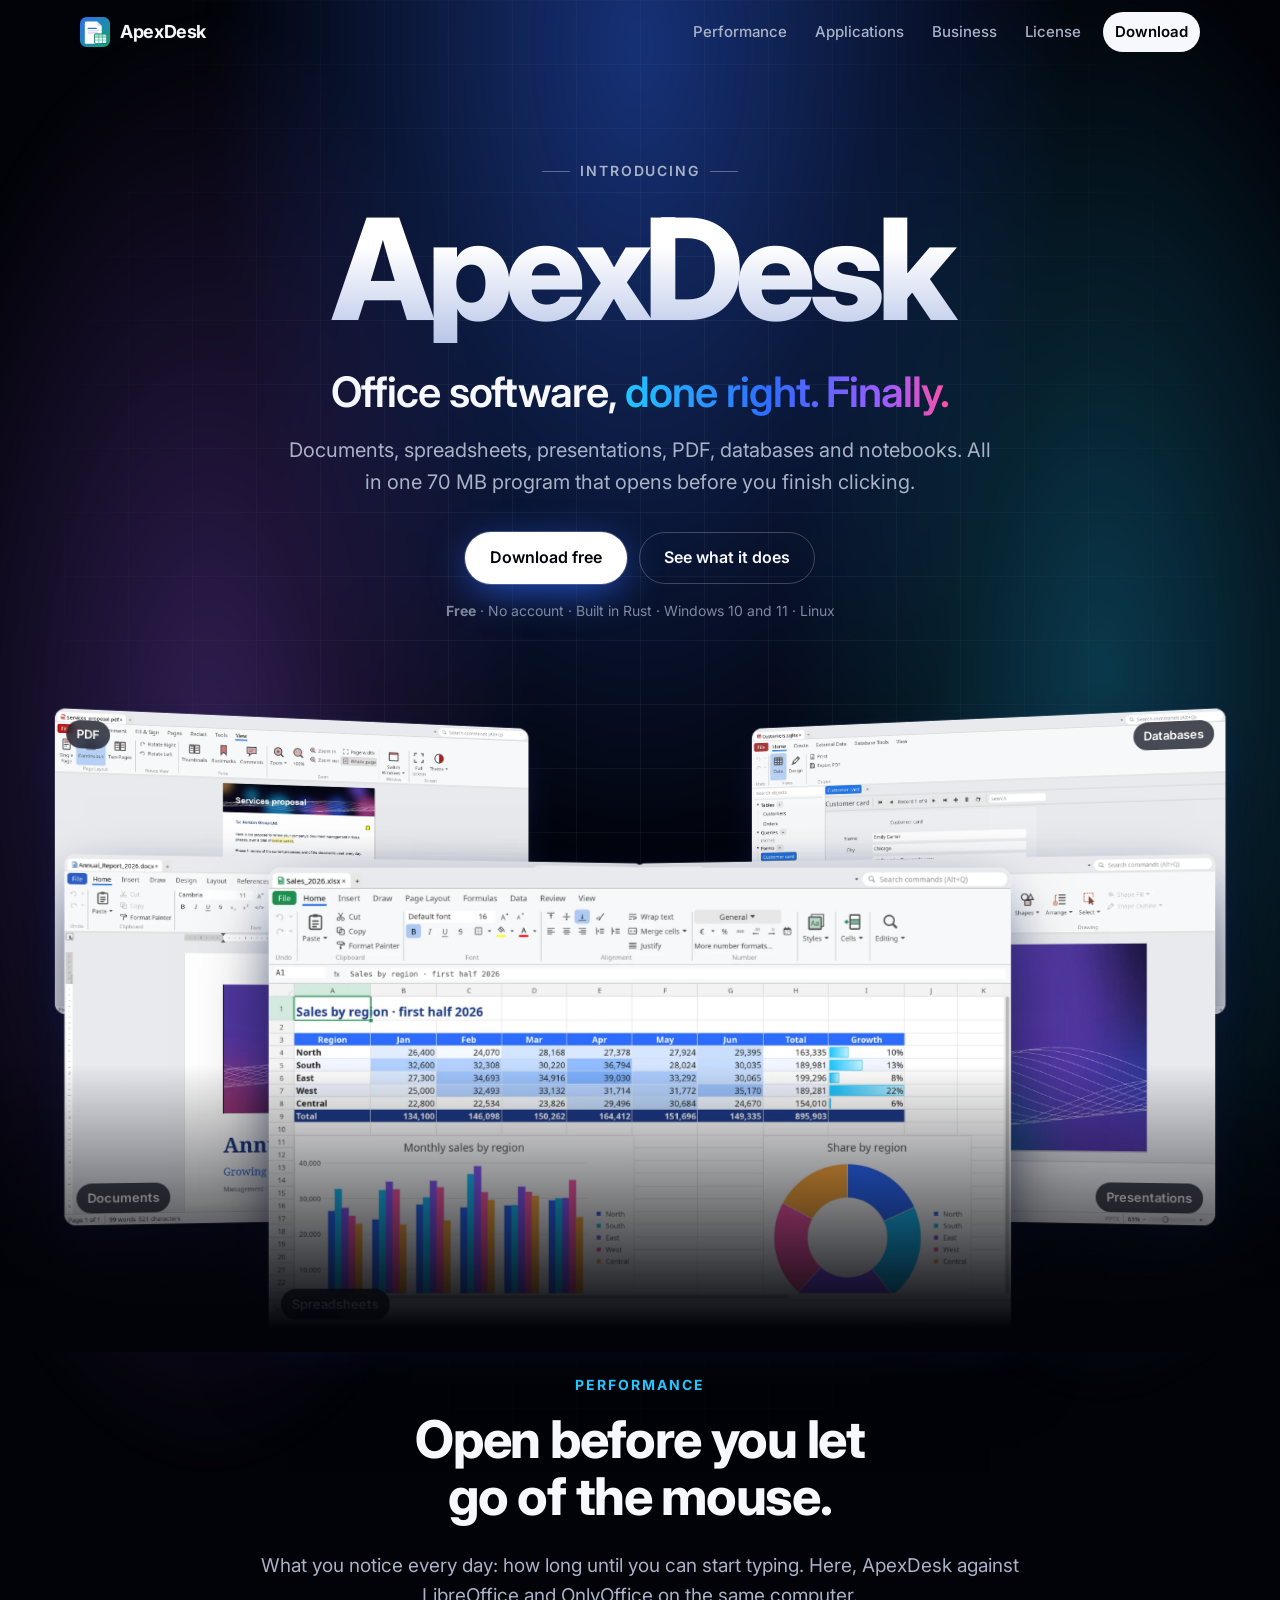
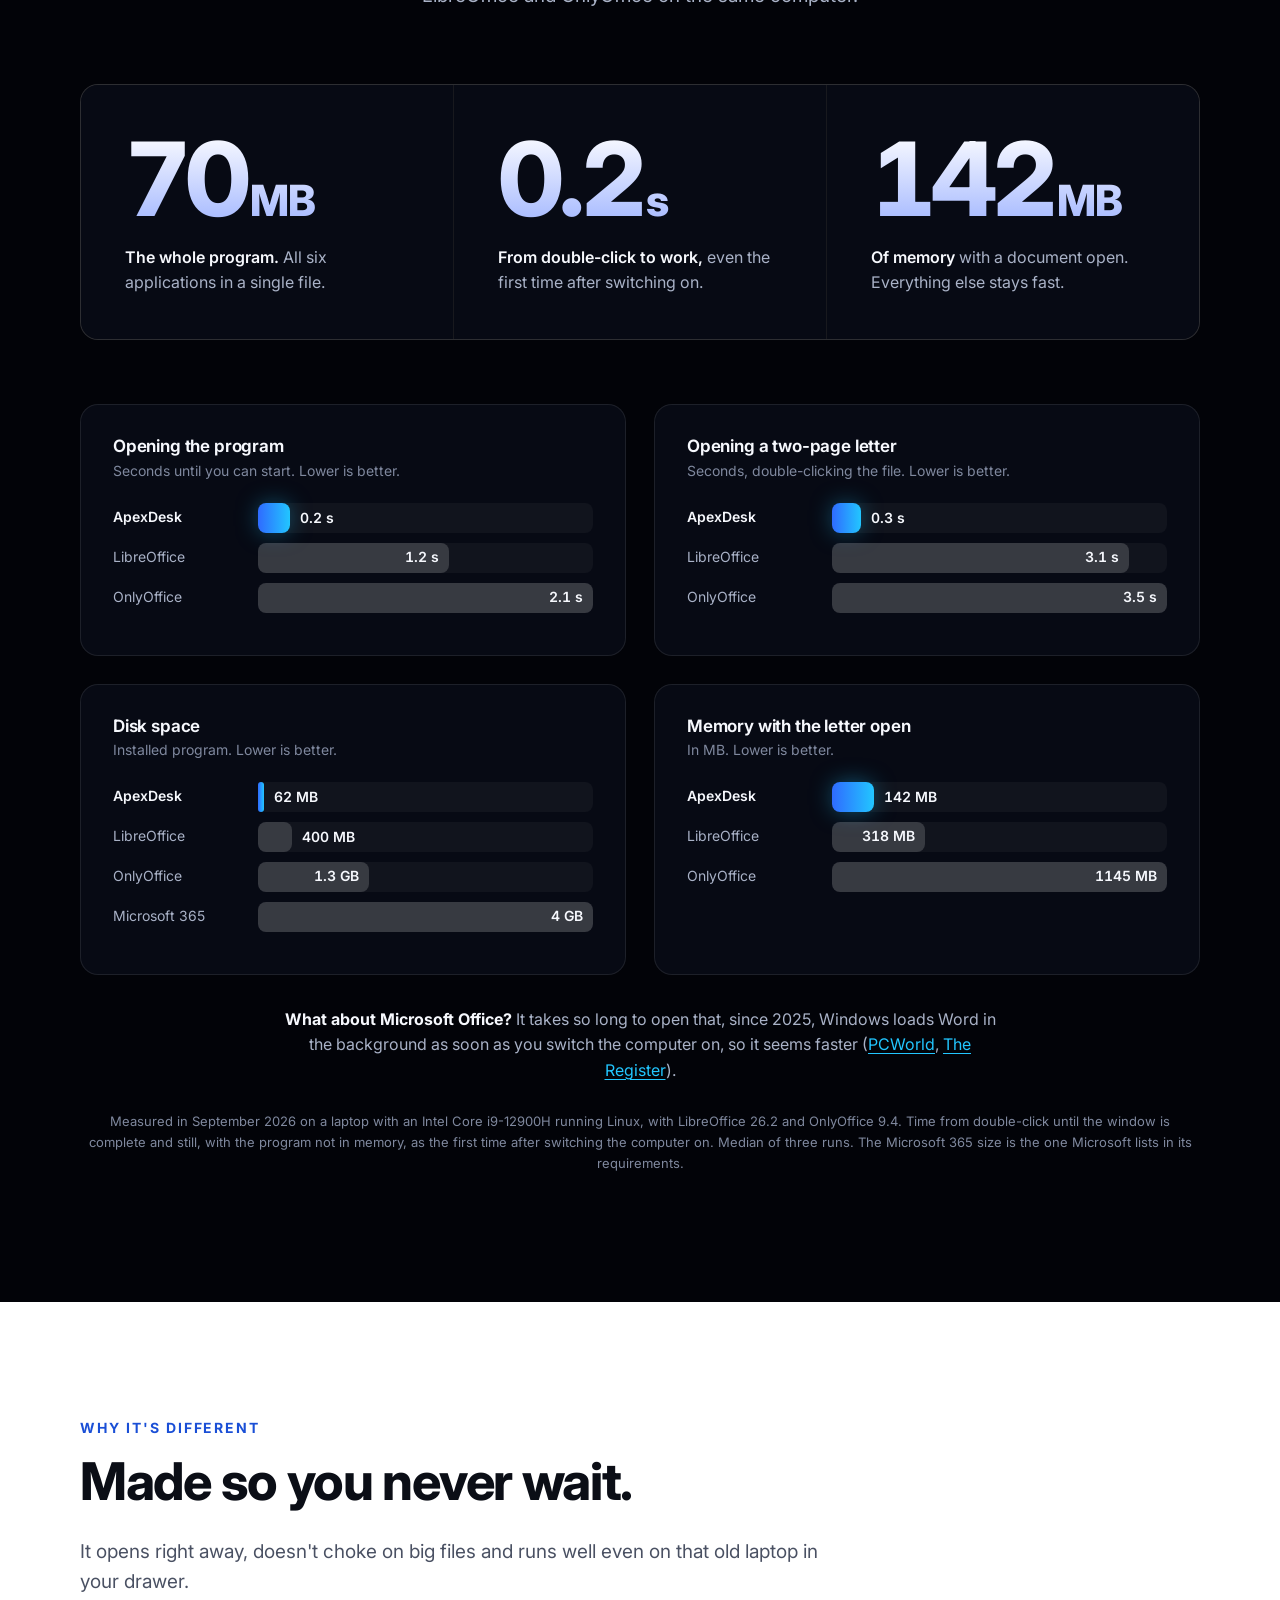
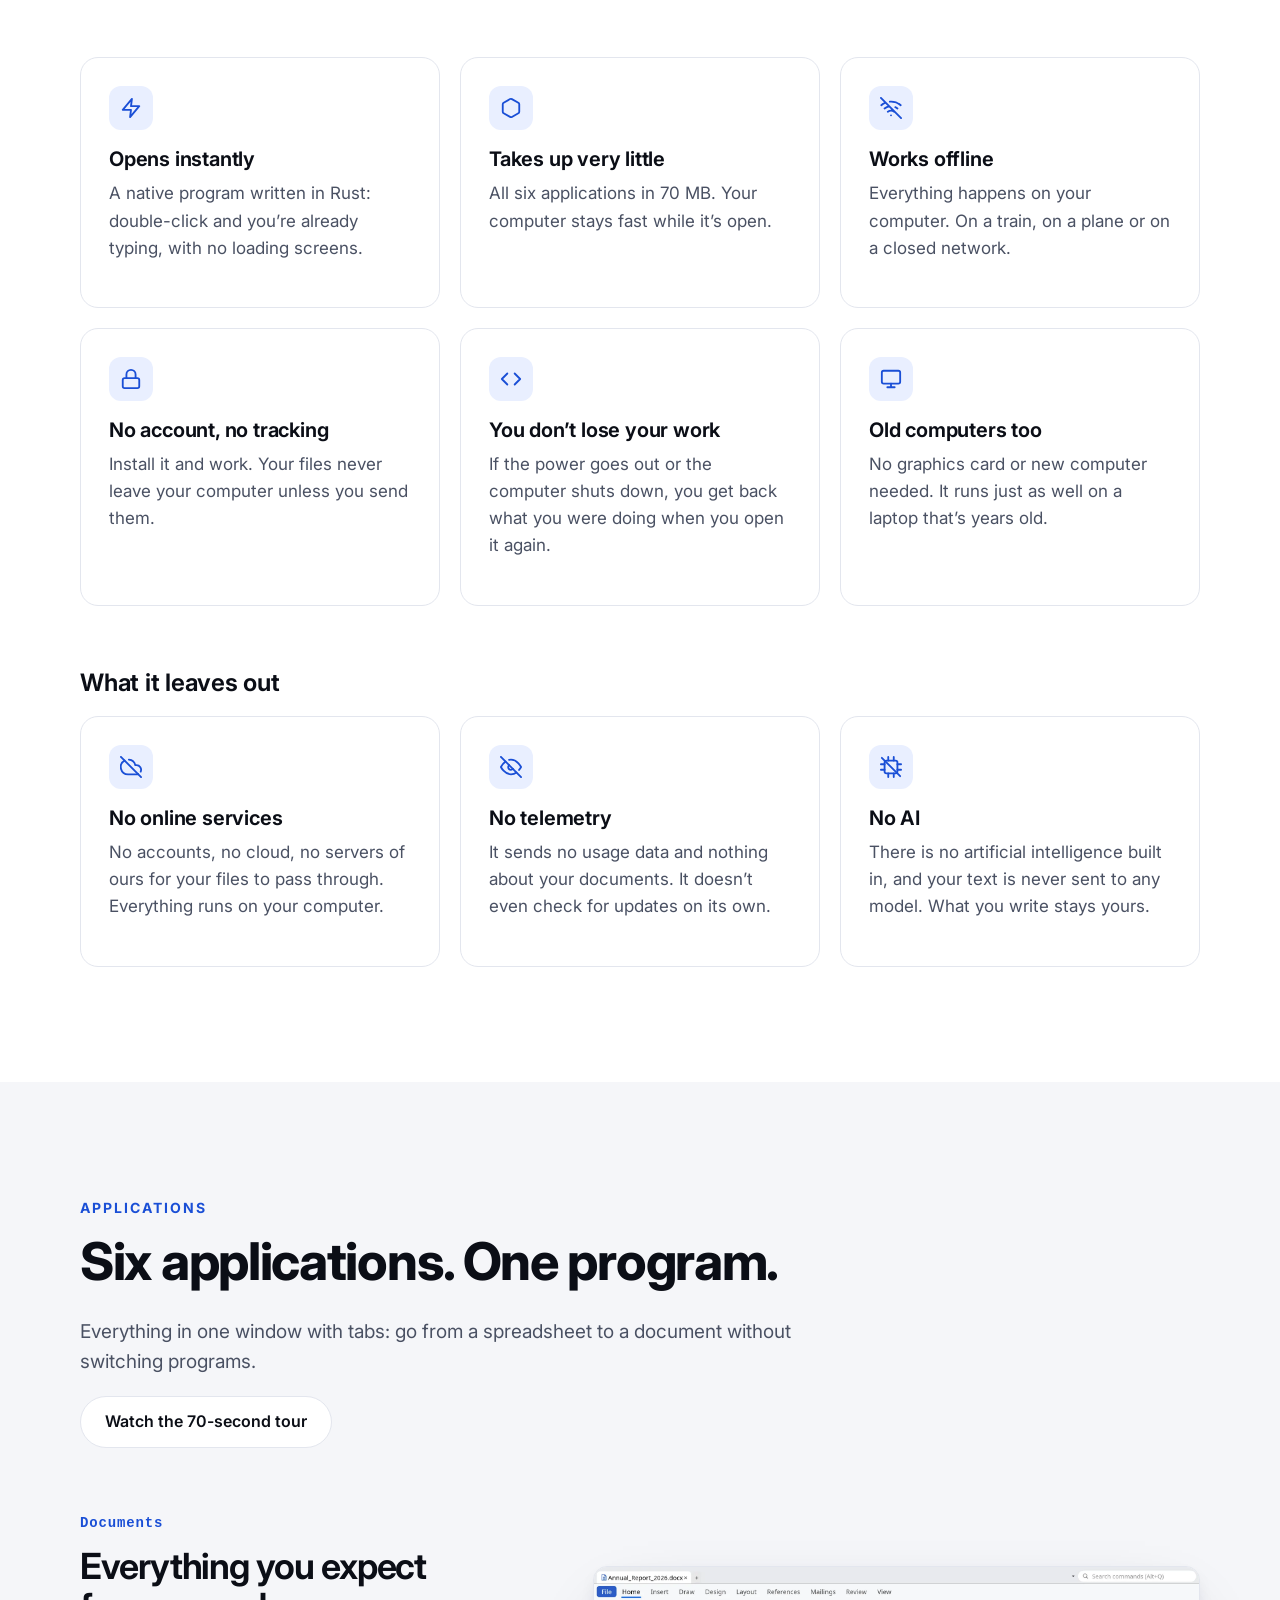
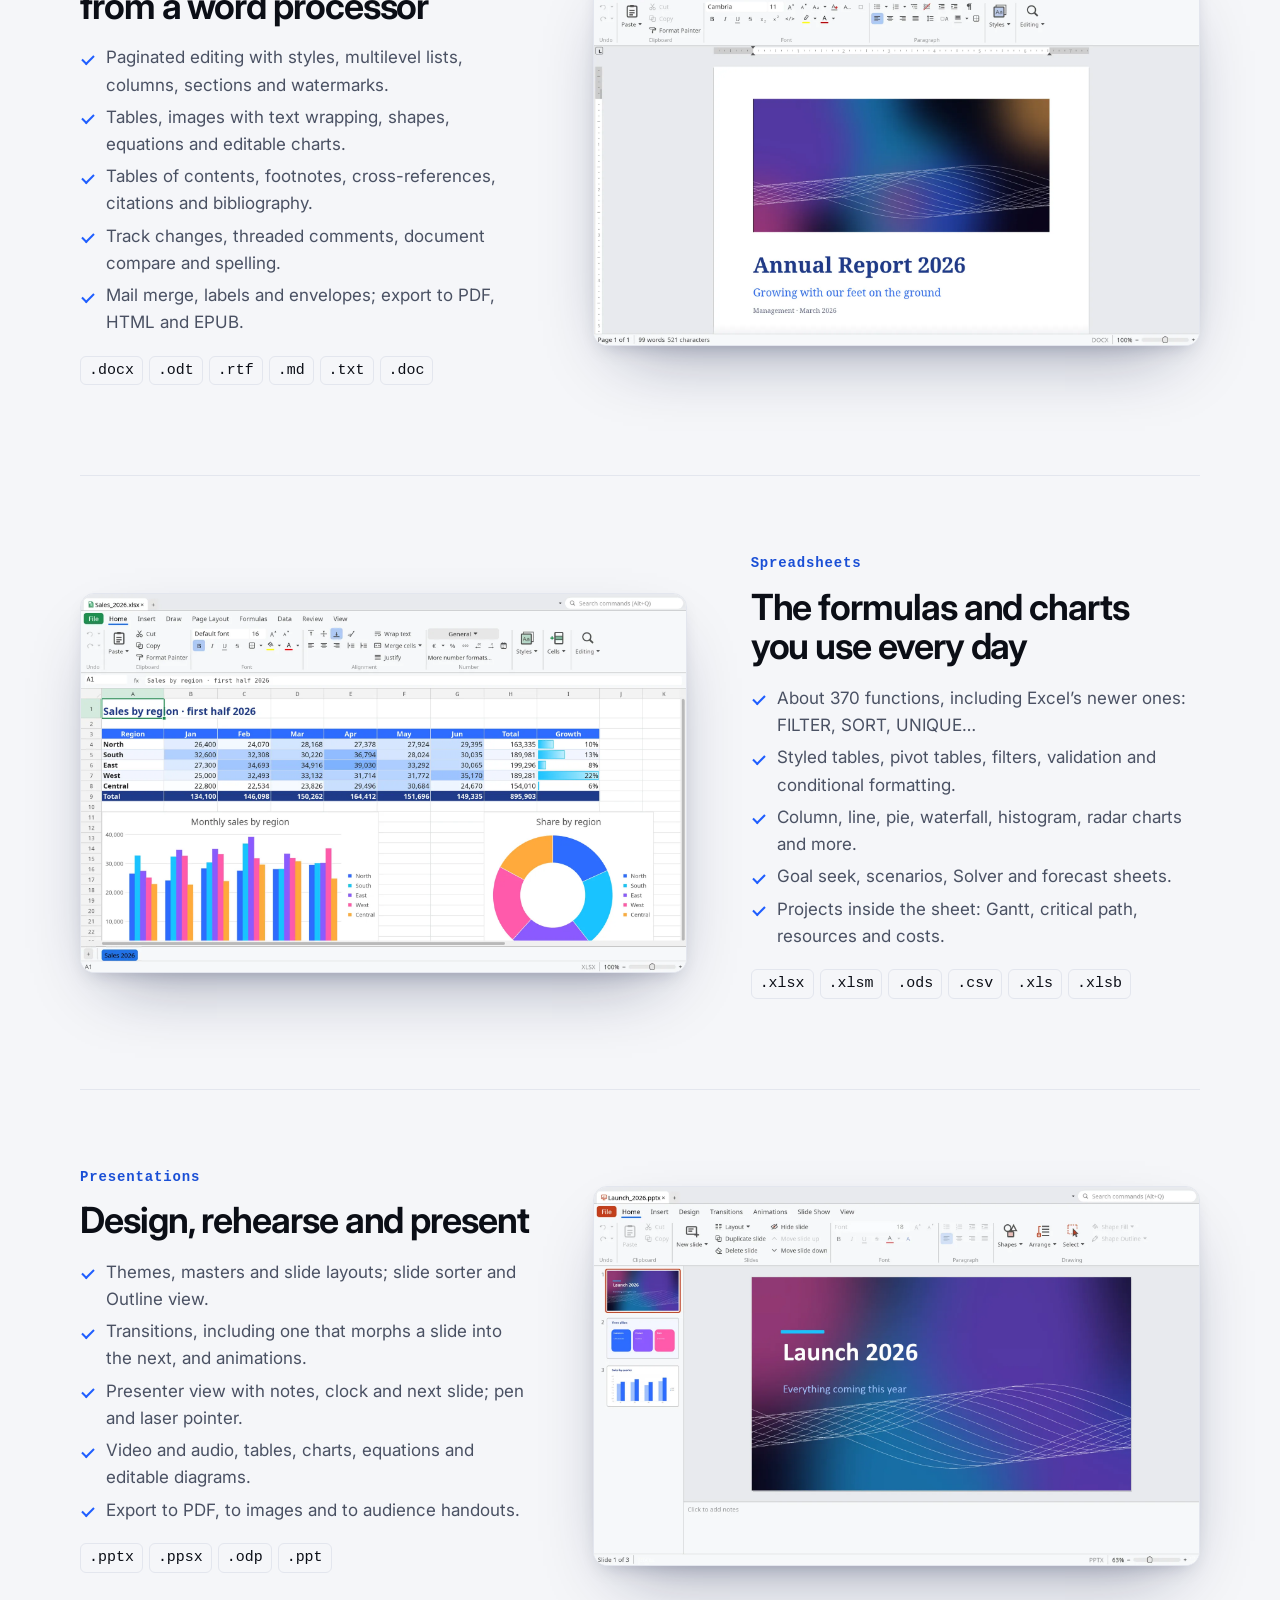
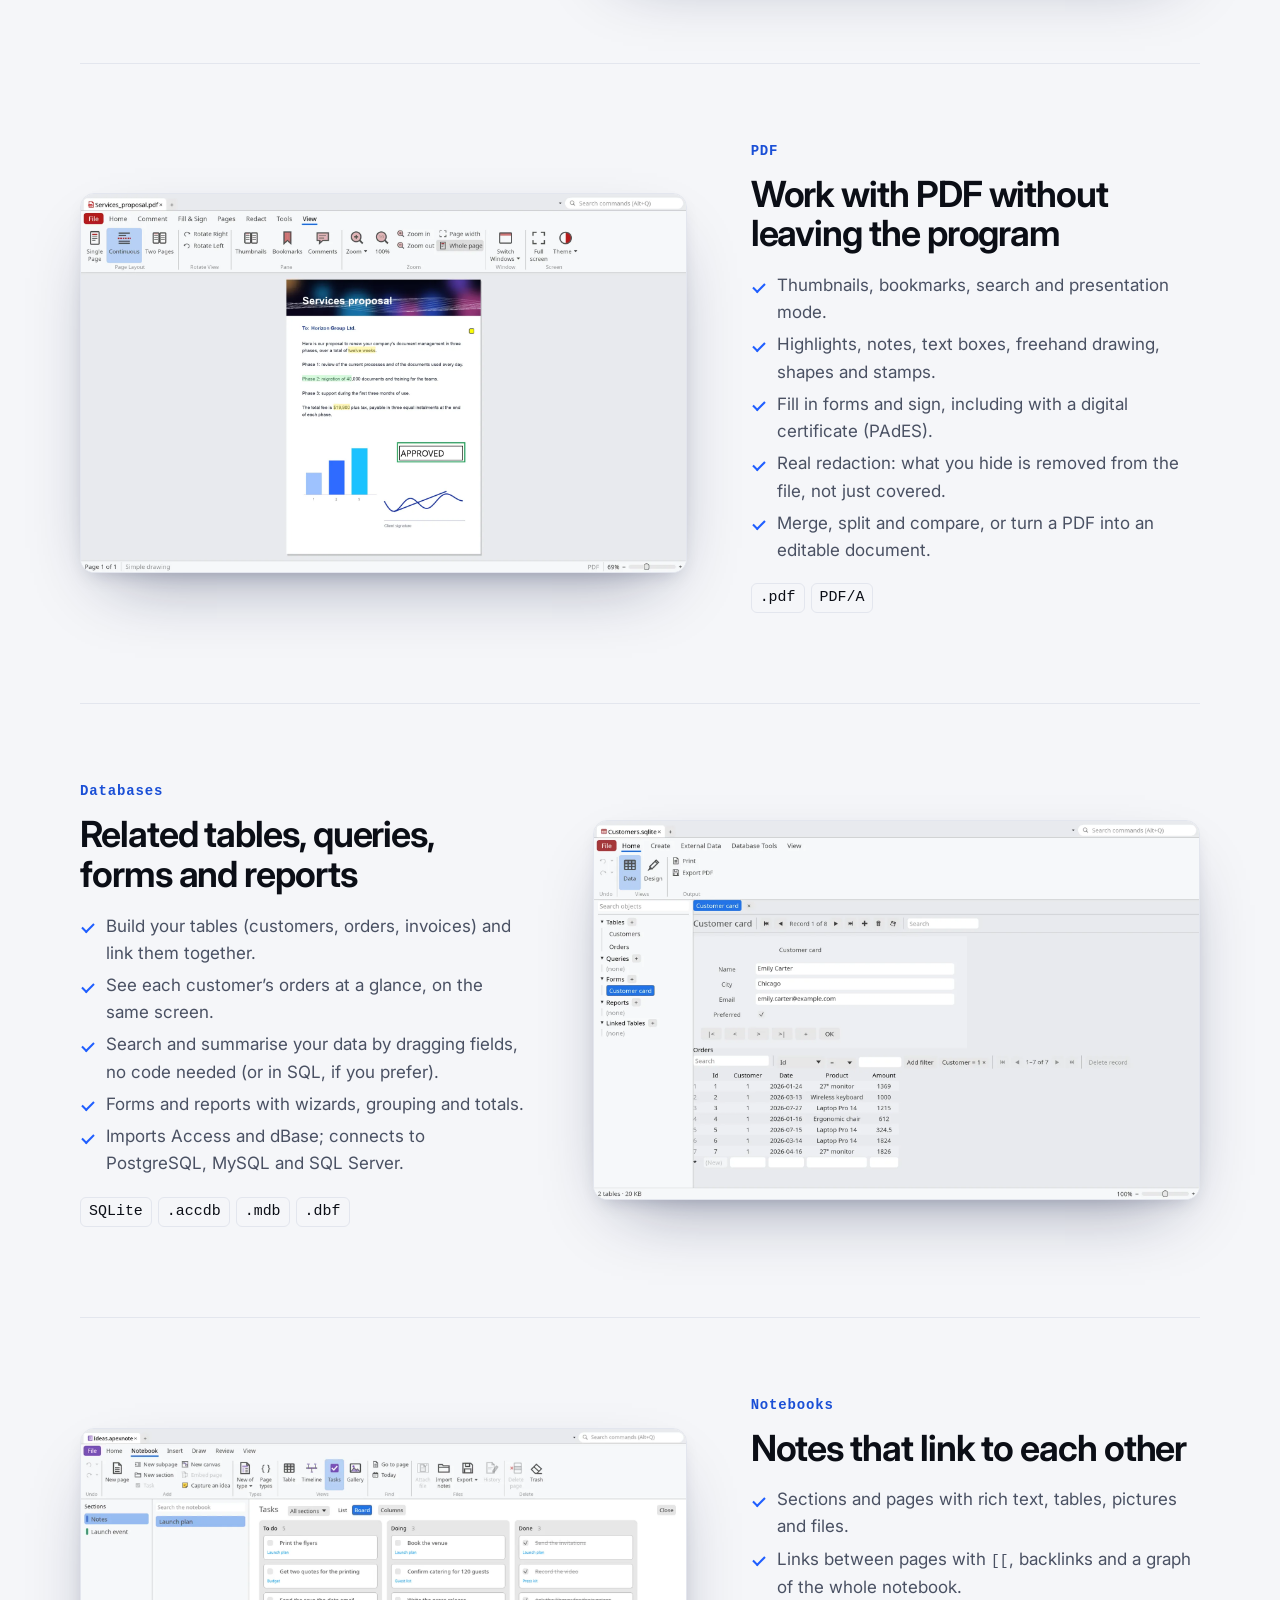
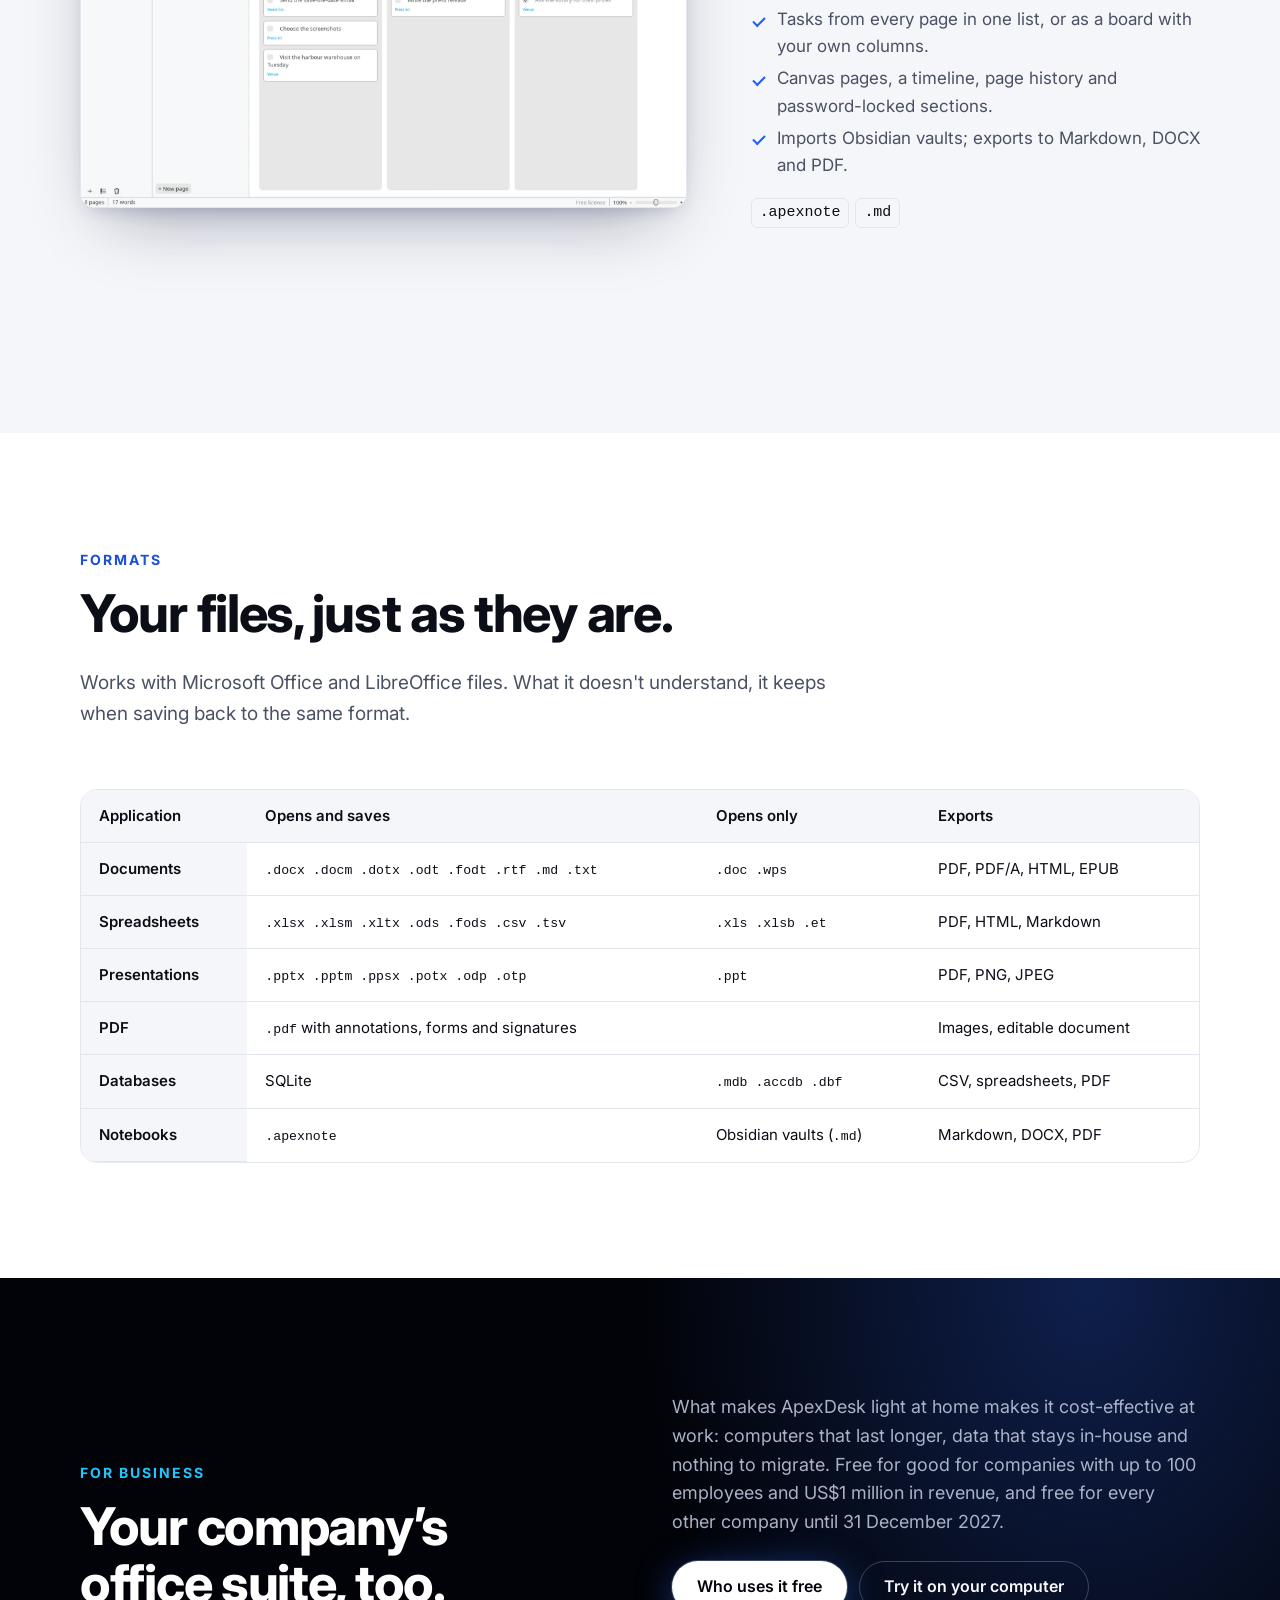
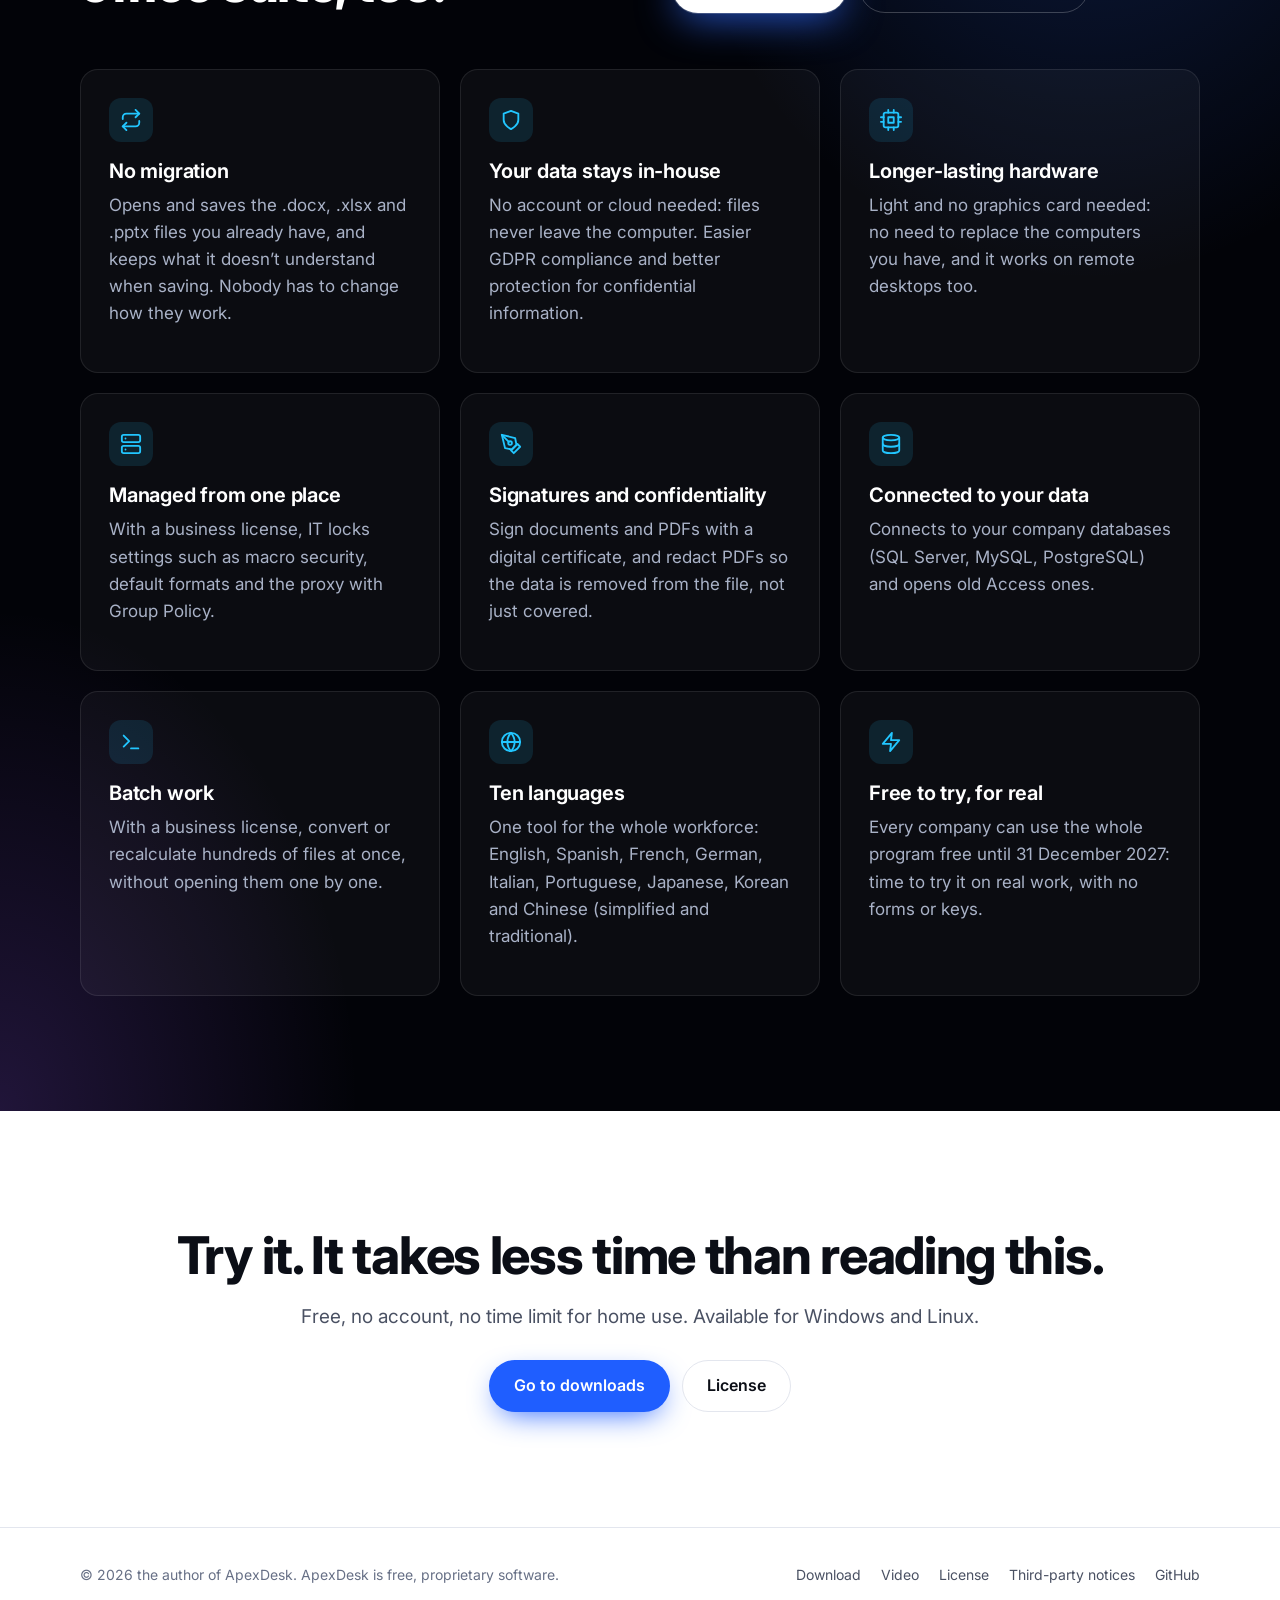
==== commit 39fd1f86: "License: why large companies pay; free for companies with up to 100 employees and US$1 million in re" ====
--- a/index.html
+++ b/index.html
@@ -277,7 +277,7 @@
         <h2 id="biz-title">Your company’s office suite, too.</h2>
       </div>
       <div>
-        <p>What makes ApexDesk light at home makes it cost-effective at work: computers that last longer, data that stays in-house and nothing to migrate. Free for good for companies with fewer than 10 employees, and free for every other company until 31 December 2027.</p>
+        <p>What makes ApexDesk light at home makes it cost-effective at work: computers that last longer, data that stays in-house and nothing to migrate. Free for good for companies with up to 100 employees and US$1 million in revenue, and free for every other company until 31 December 2027.</p>
         <div class="hero-cta">
           <a class="btn btn-primary" href="license.html">Who uses it free</a>
           <a class="btn btn-ghost" href="download.html">Try it on your computer</a>
--- a/css/style.css
+++ b/css/style.css
@@ -289,6 +289,7 @@
 .page-head p { color: var(--ink-muted); font-size: 19px; margin: 0; max-width: 40em; }
 .notice { background: #fff6dc; color: #4d3800; border: 1px solid #f0d98a; border-radius: 12px; padding: 14px 18px; margin-bottom: 28px; }
 @media (prefers-color-scheme: dark) { .notice { background: #2a2310; color: #f3e2a8; border-color: #5a4a18; } }
+@media (min-width: 621px) { .grid.dl { grid-template-columns: repeat(2, 1fr); } }
 .dl .card .btn { display: flex; margin: 10px 0; }
 .dl .card ul { margin-top: 16px; }
 .card.soon { opacity: .8; }
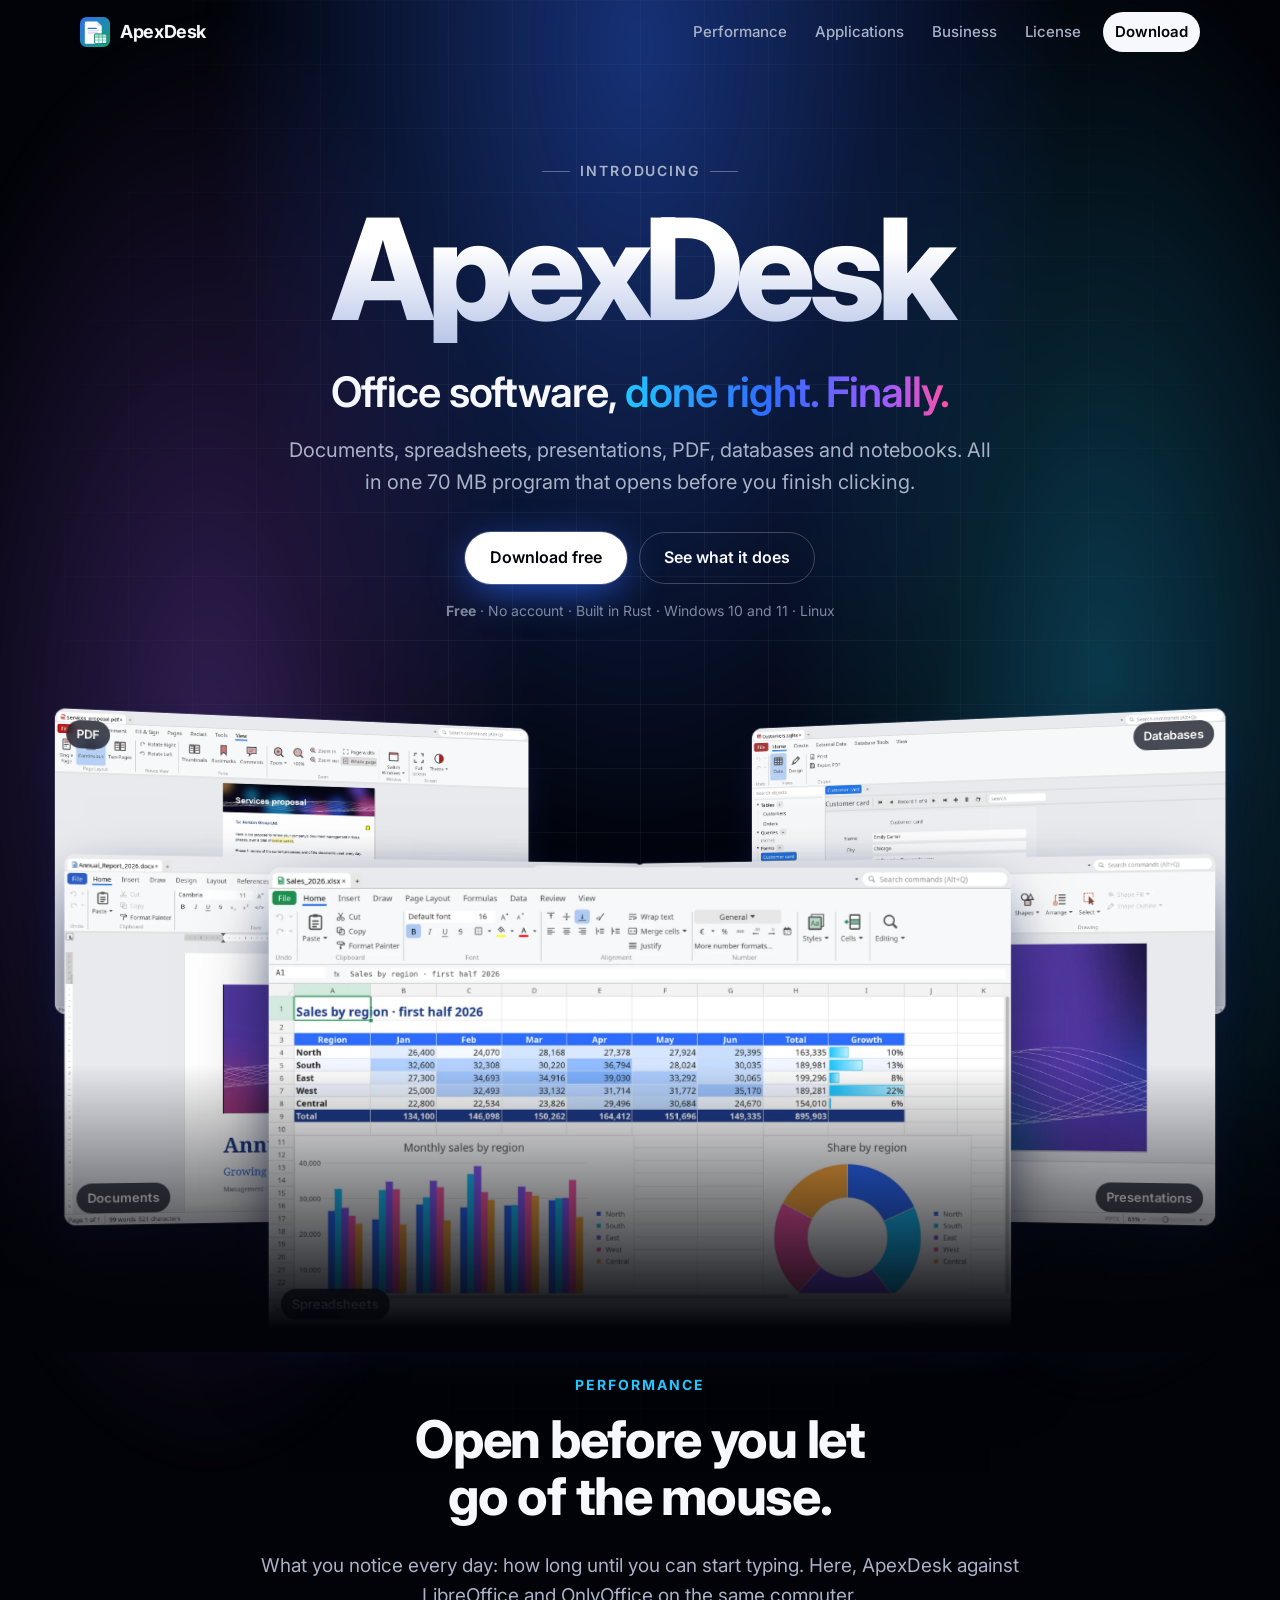
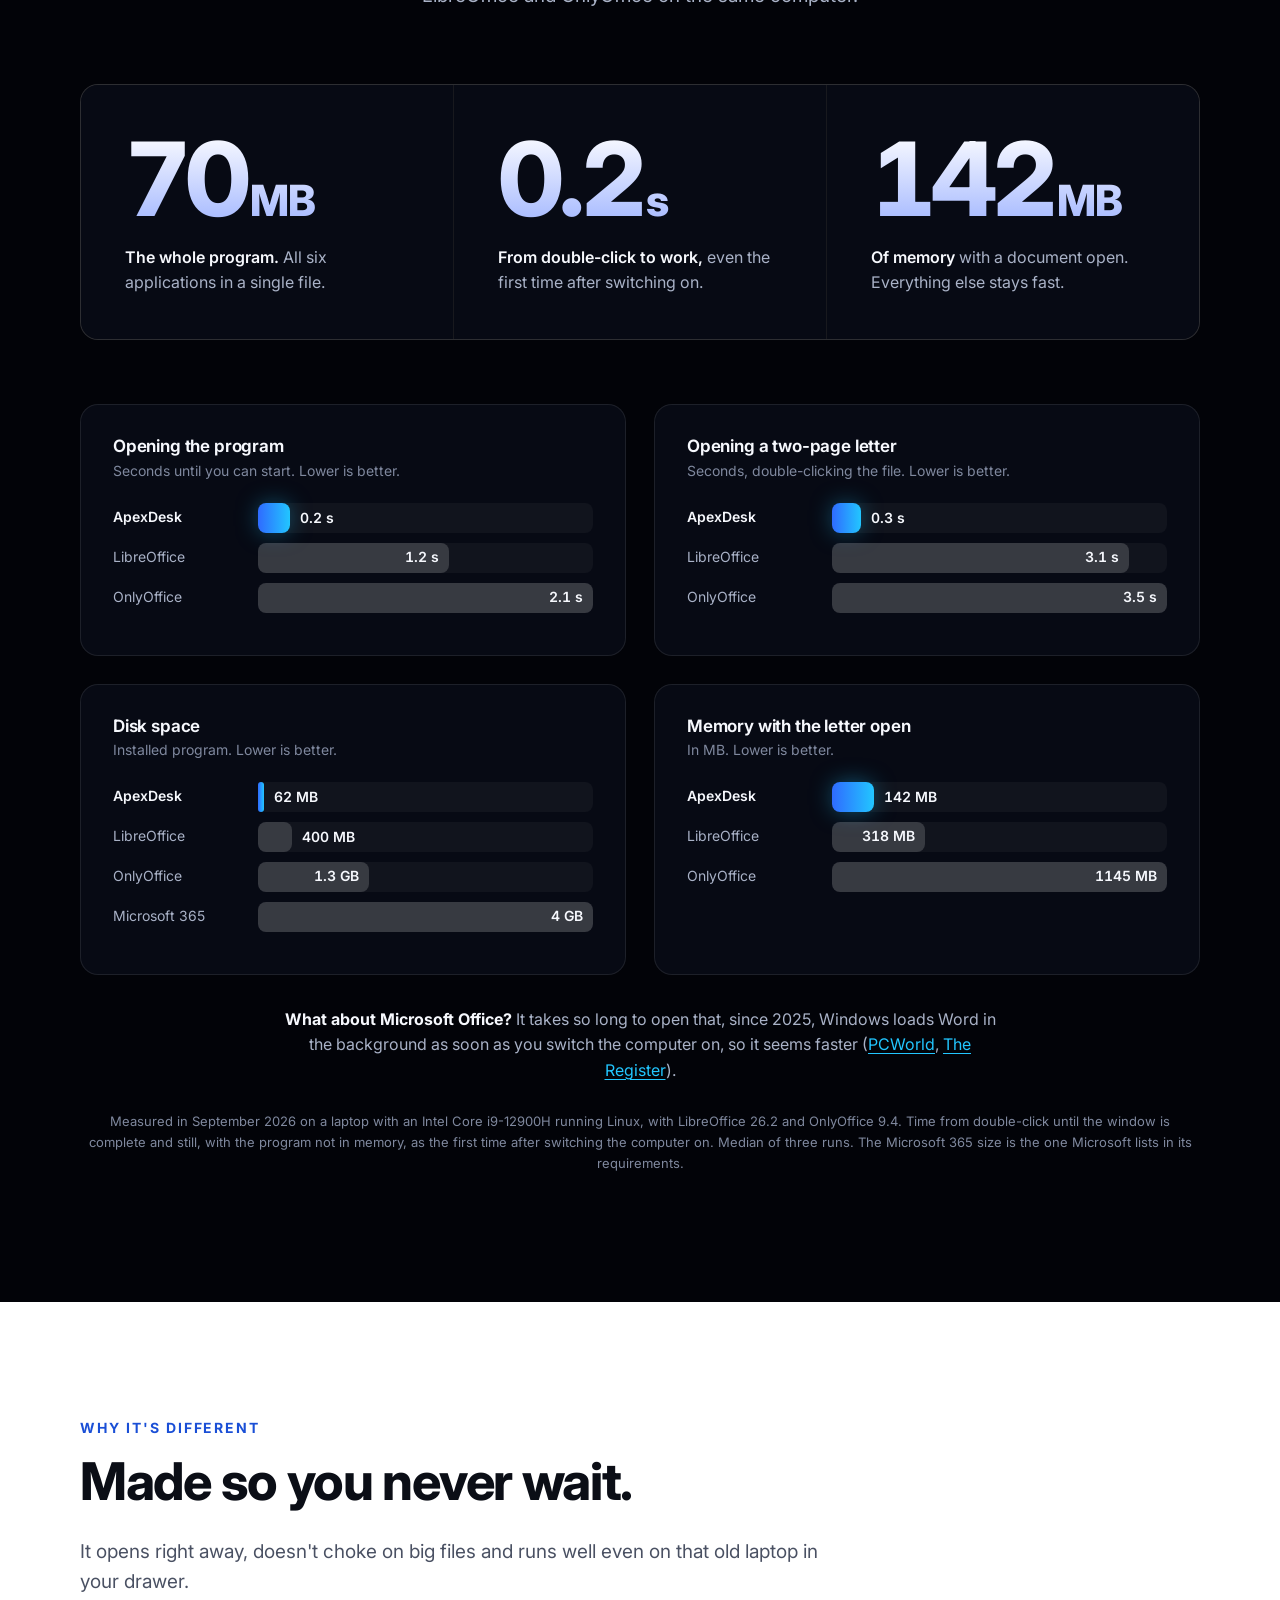
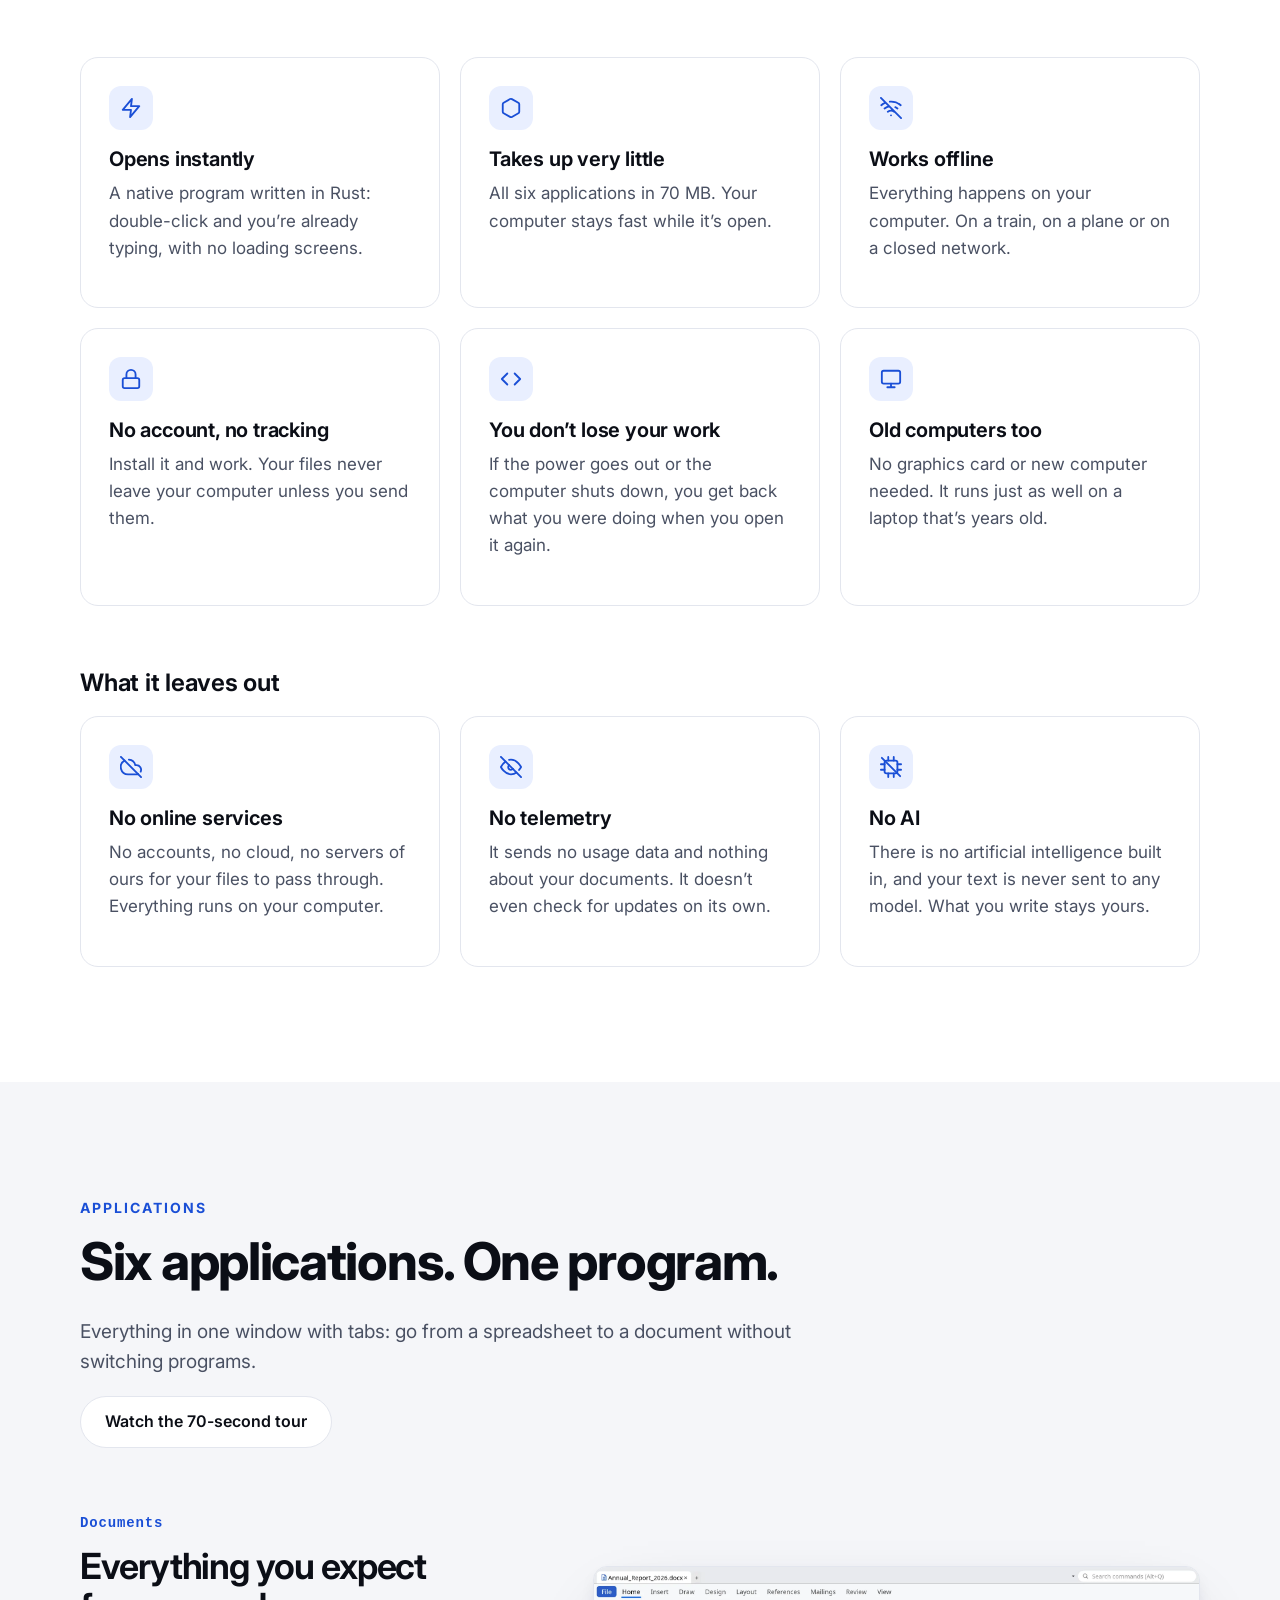
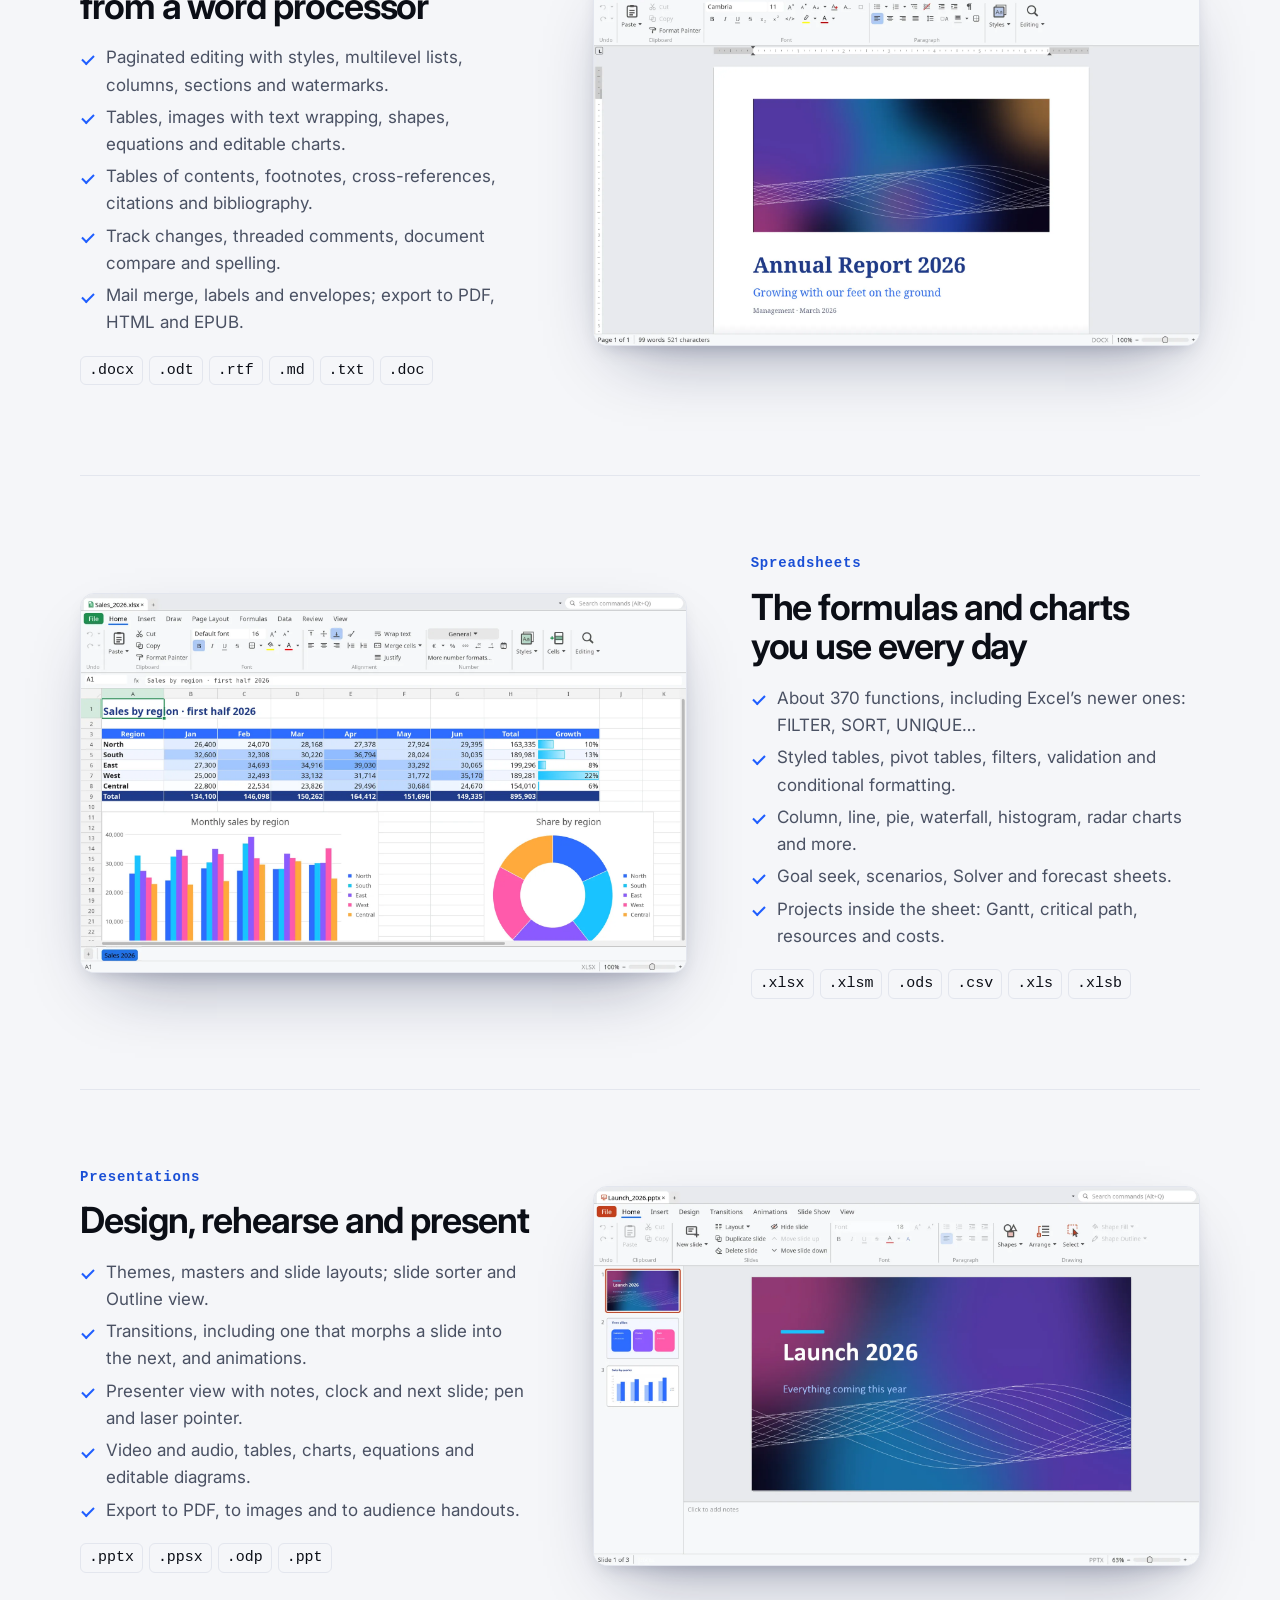
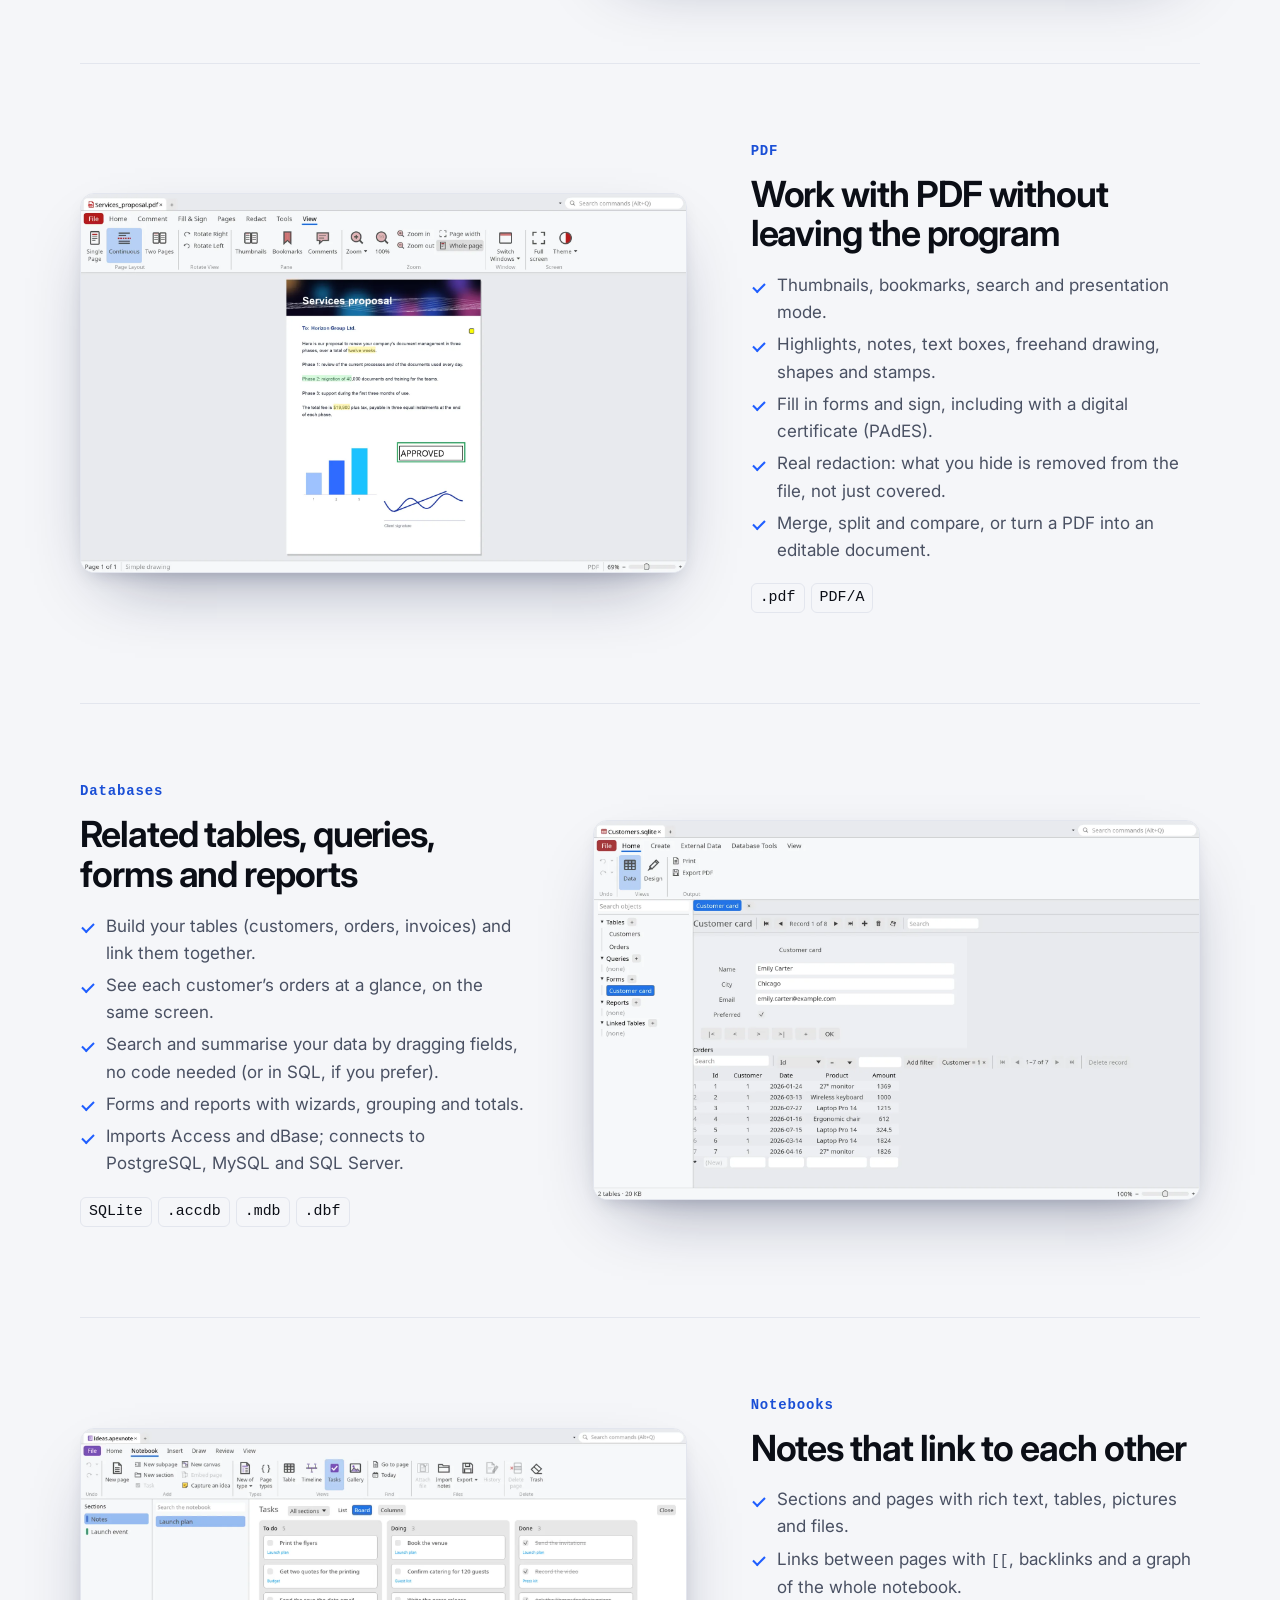
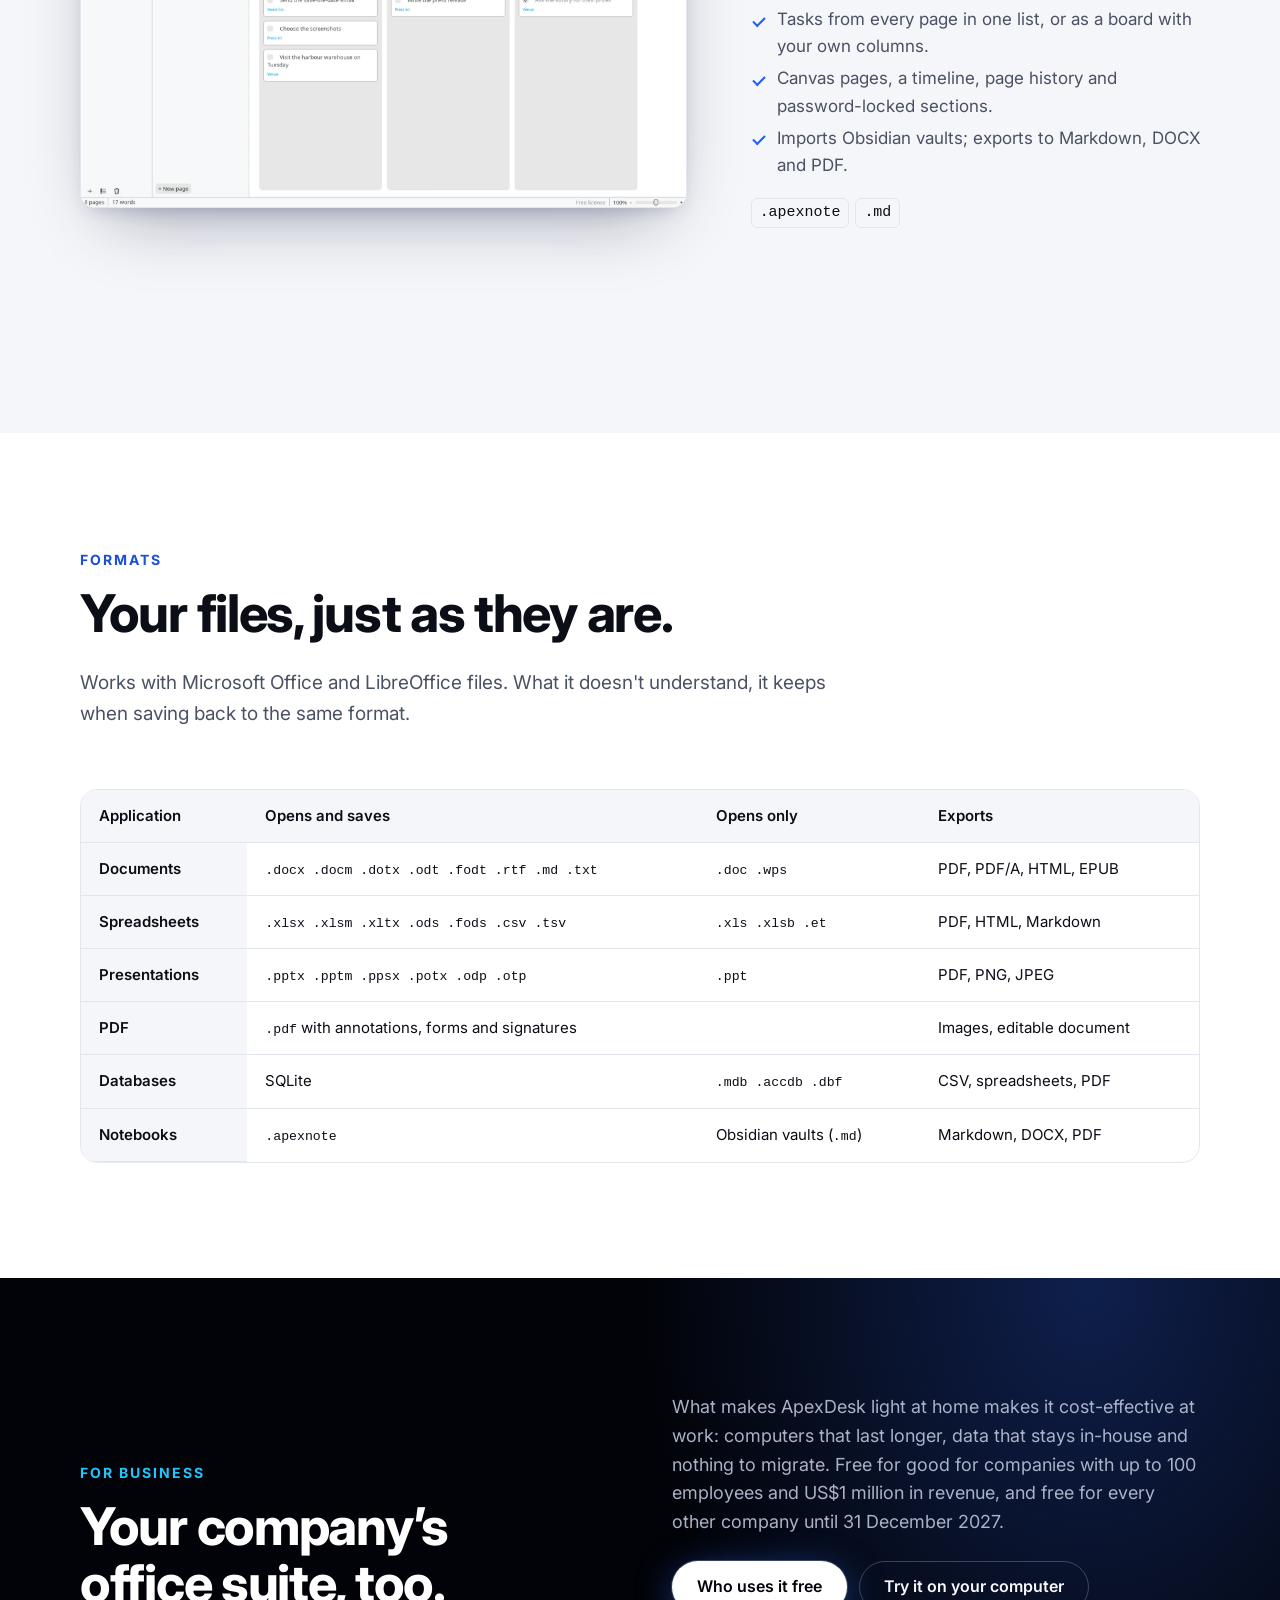
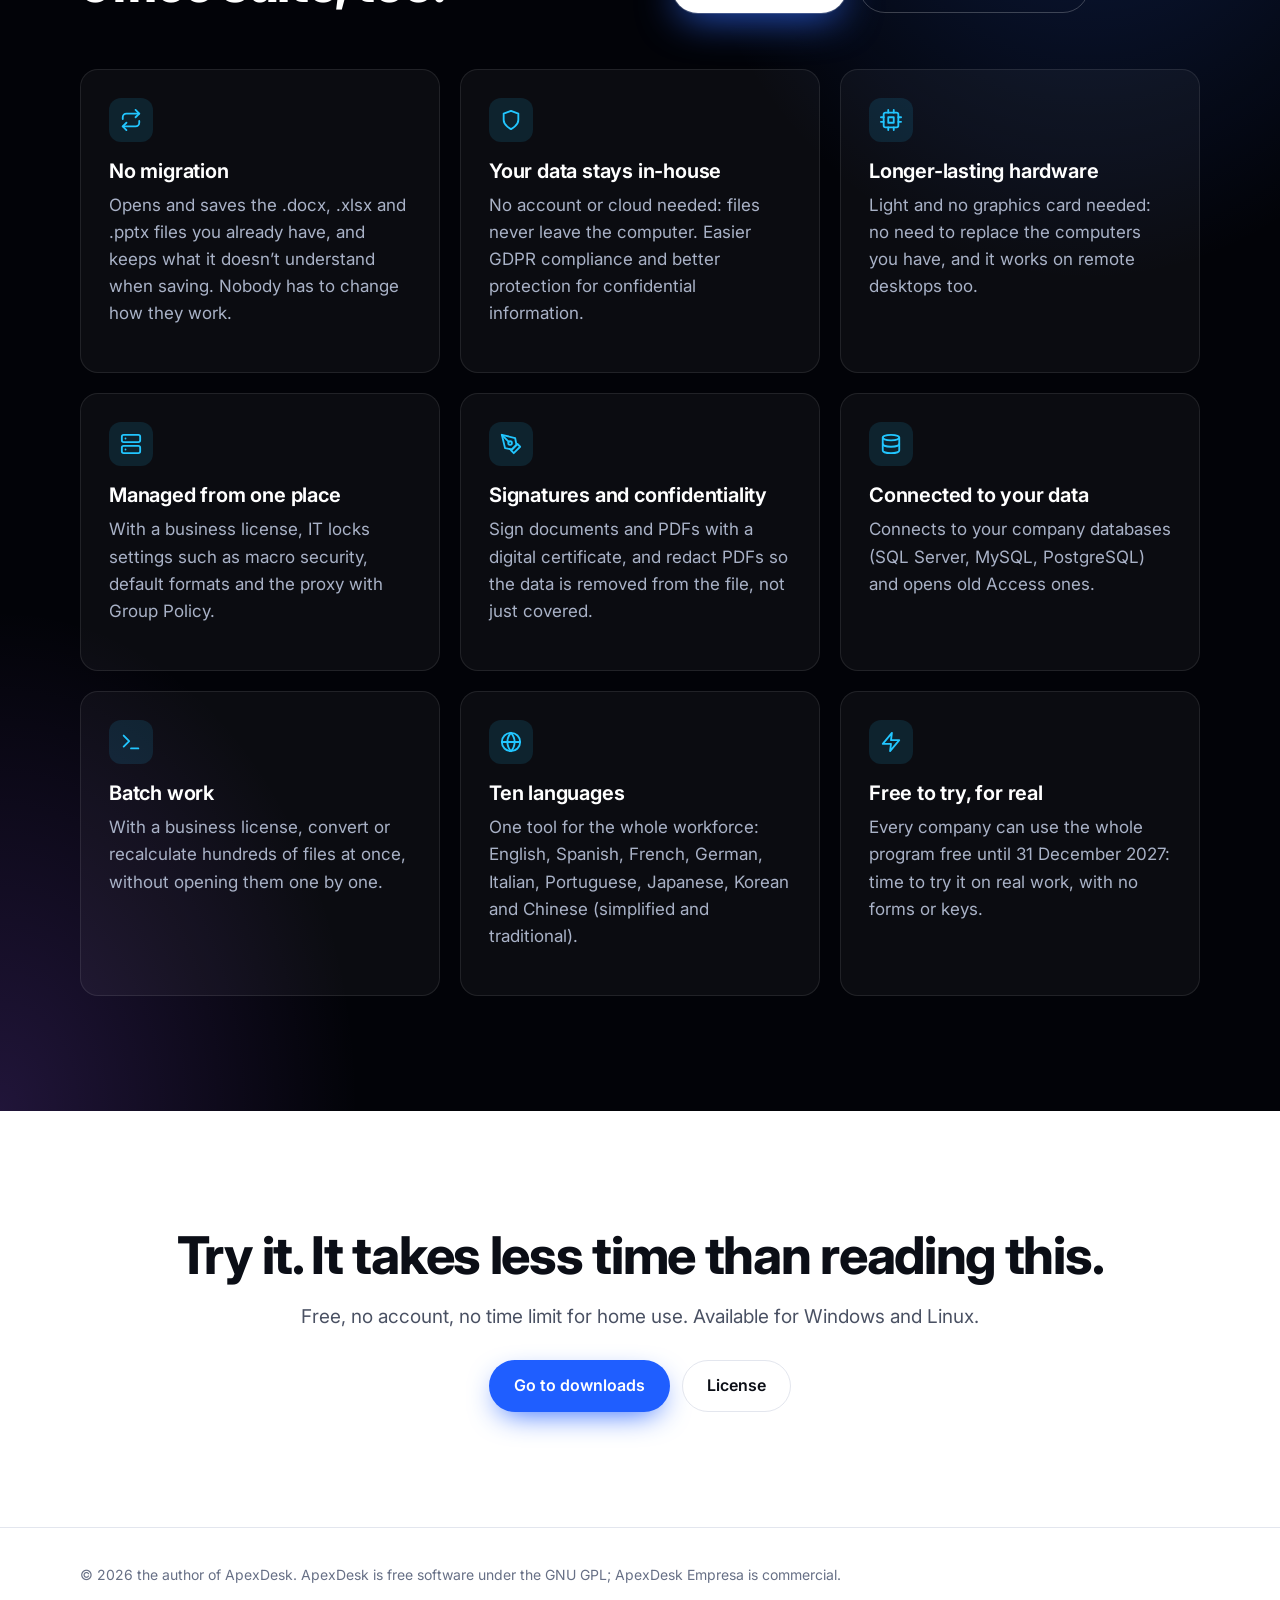
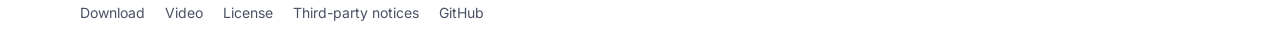
==== commit 5144d4d2: "License: the source code is open under the GNU GPL; ApexDesk Empresa stays commercial Co-Authored-By" ====
--- a/index.html
+++ b/index.html
@@ -312,7 +312,7 @@
 
 <footer class="site-footer">
   <div class="wrap">
-    <p>© 2026 the author of ApexDesk. ApexDesk is free, proprietary software.</p>
+    <p>© 2026 the author of ApexDesk. ApexDesk is free software under the GNU GPL; ApexDesk Empresa is commercial.</p>
     <nav aria-label="Footer">
       <a href="download.html">Download</a>
       <a href="video.html">Video</a>
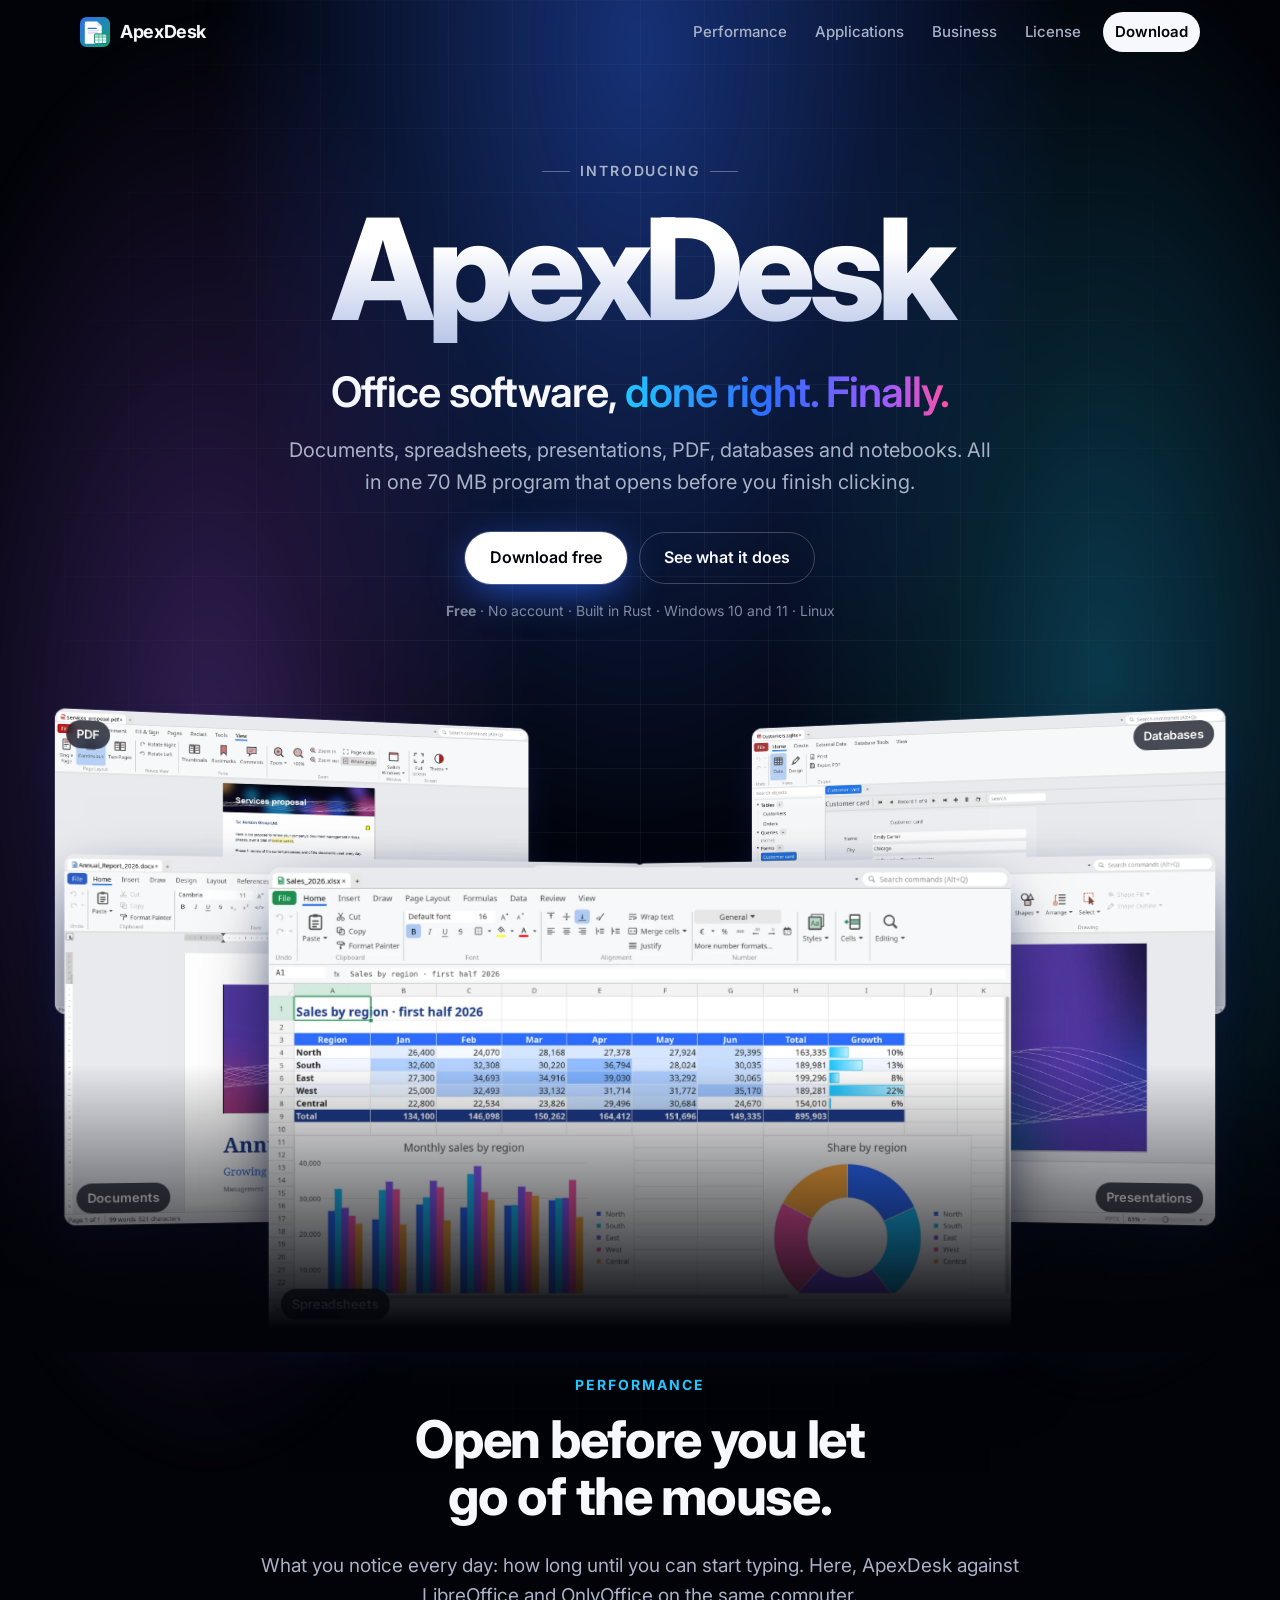
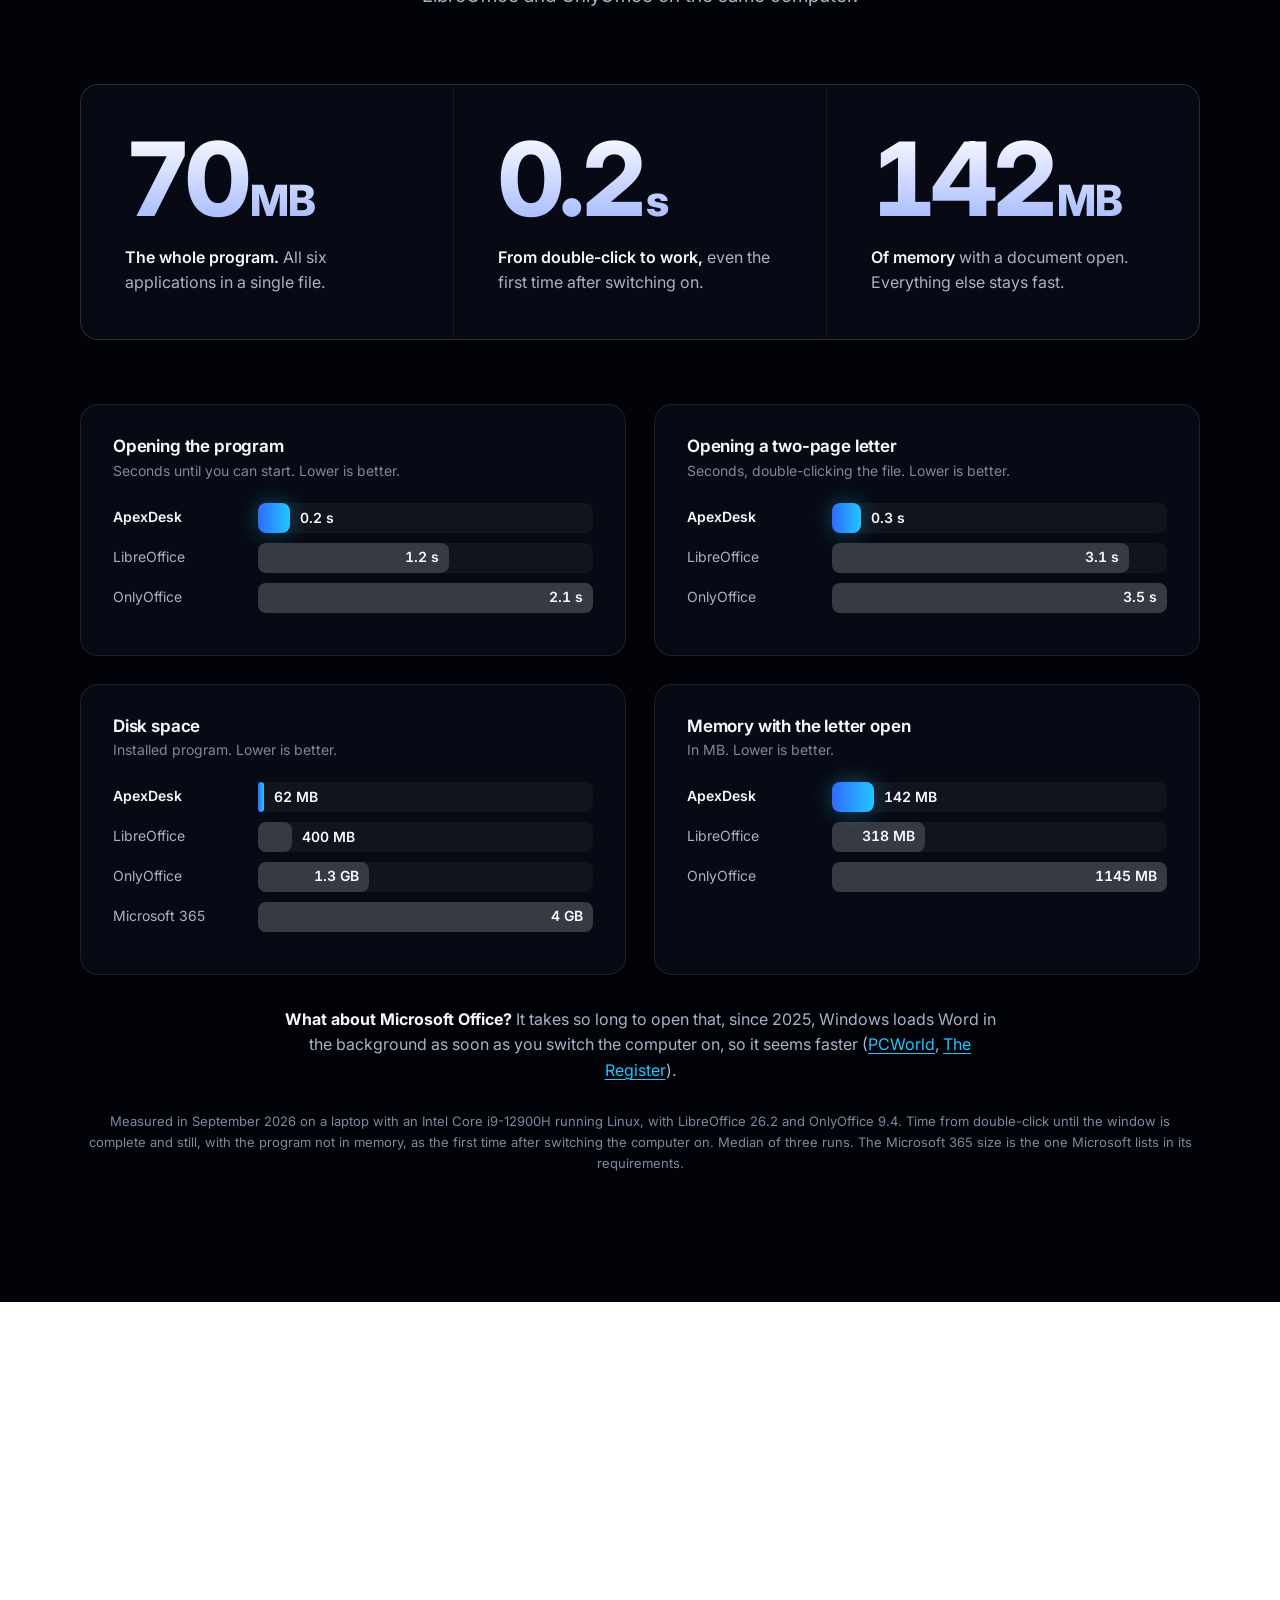
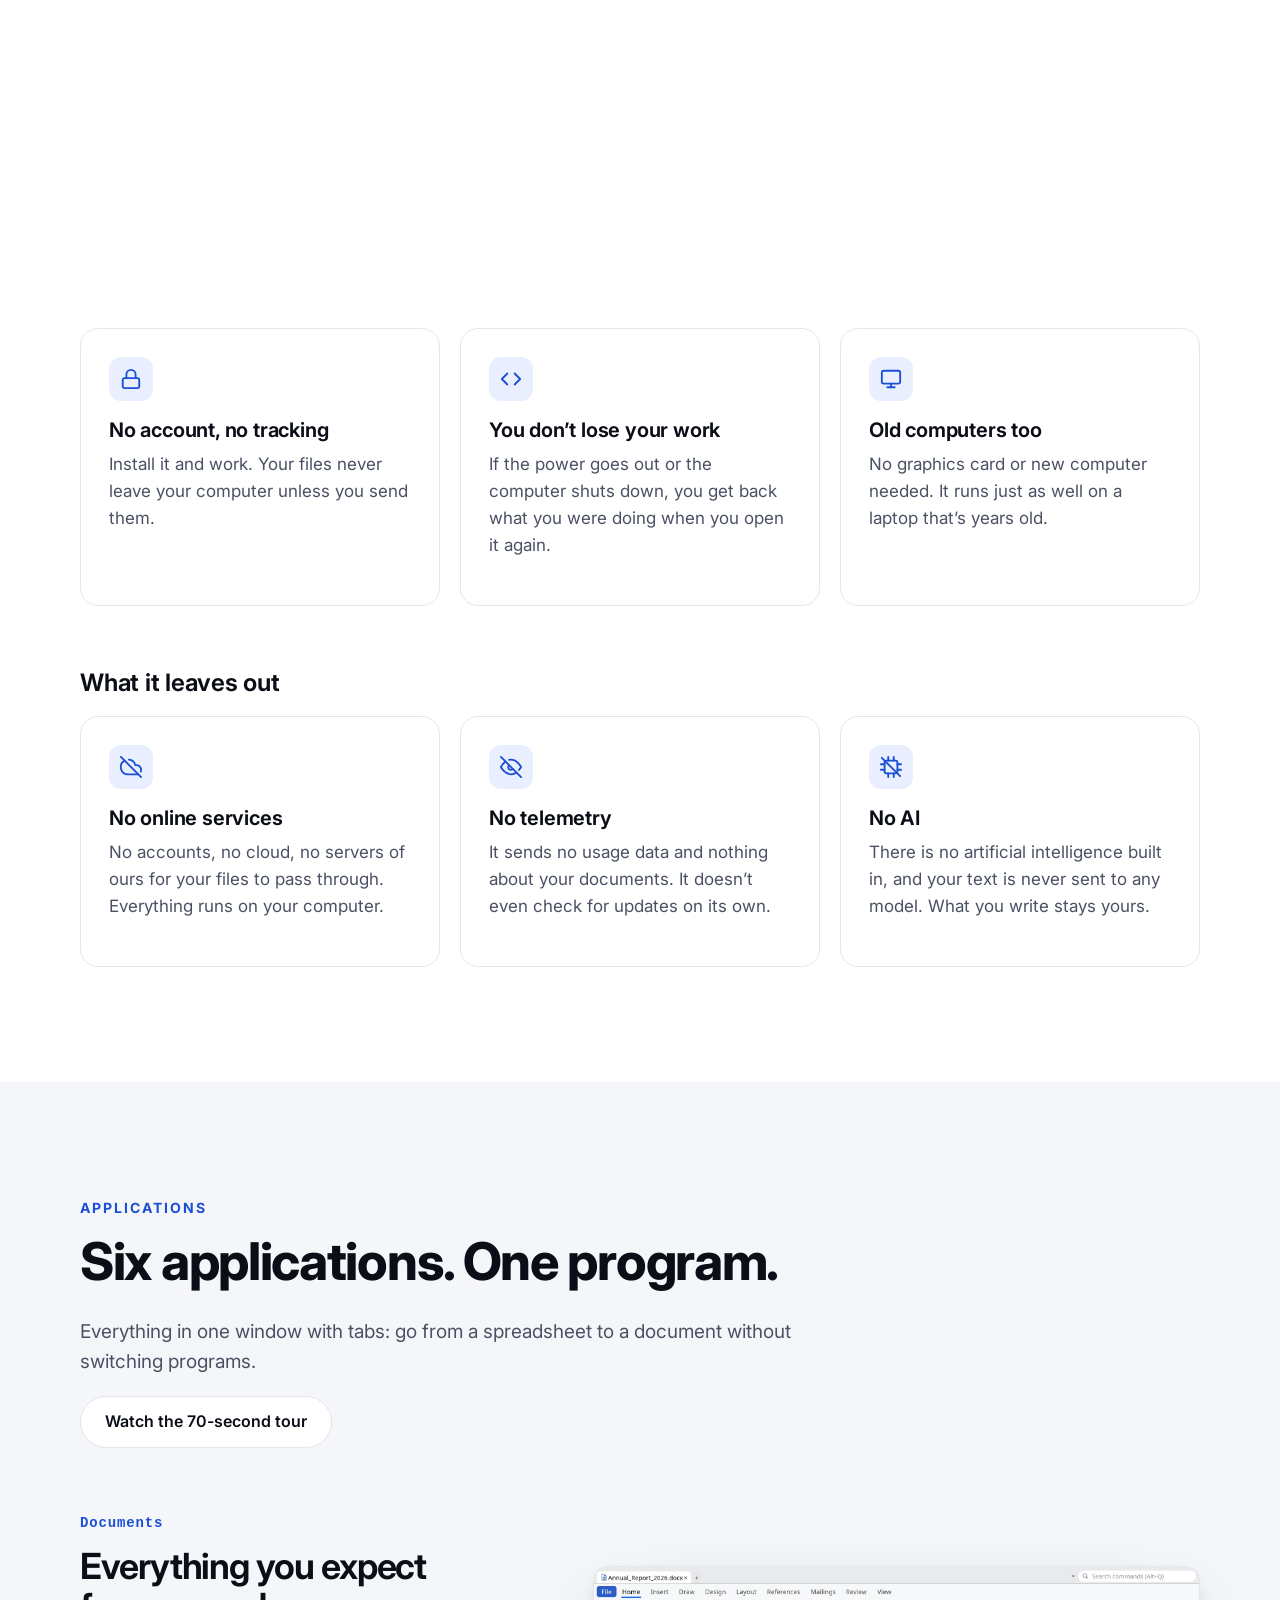
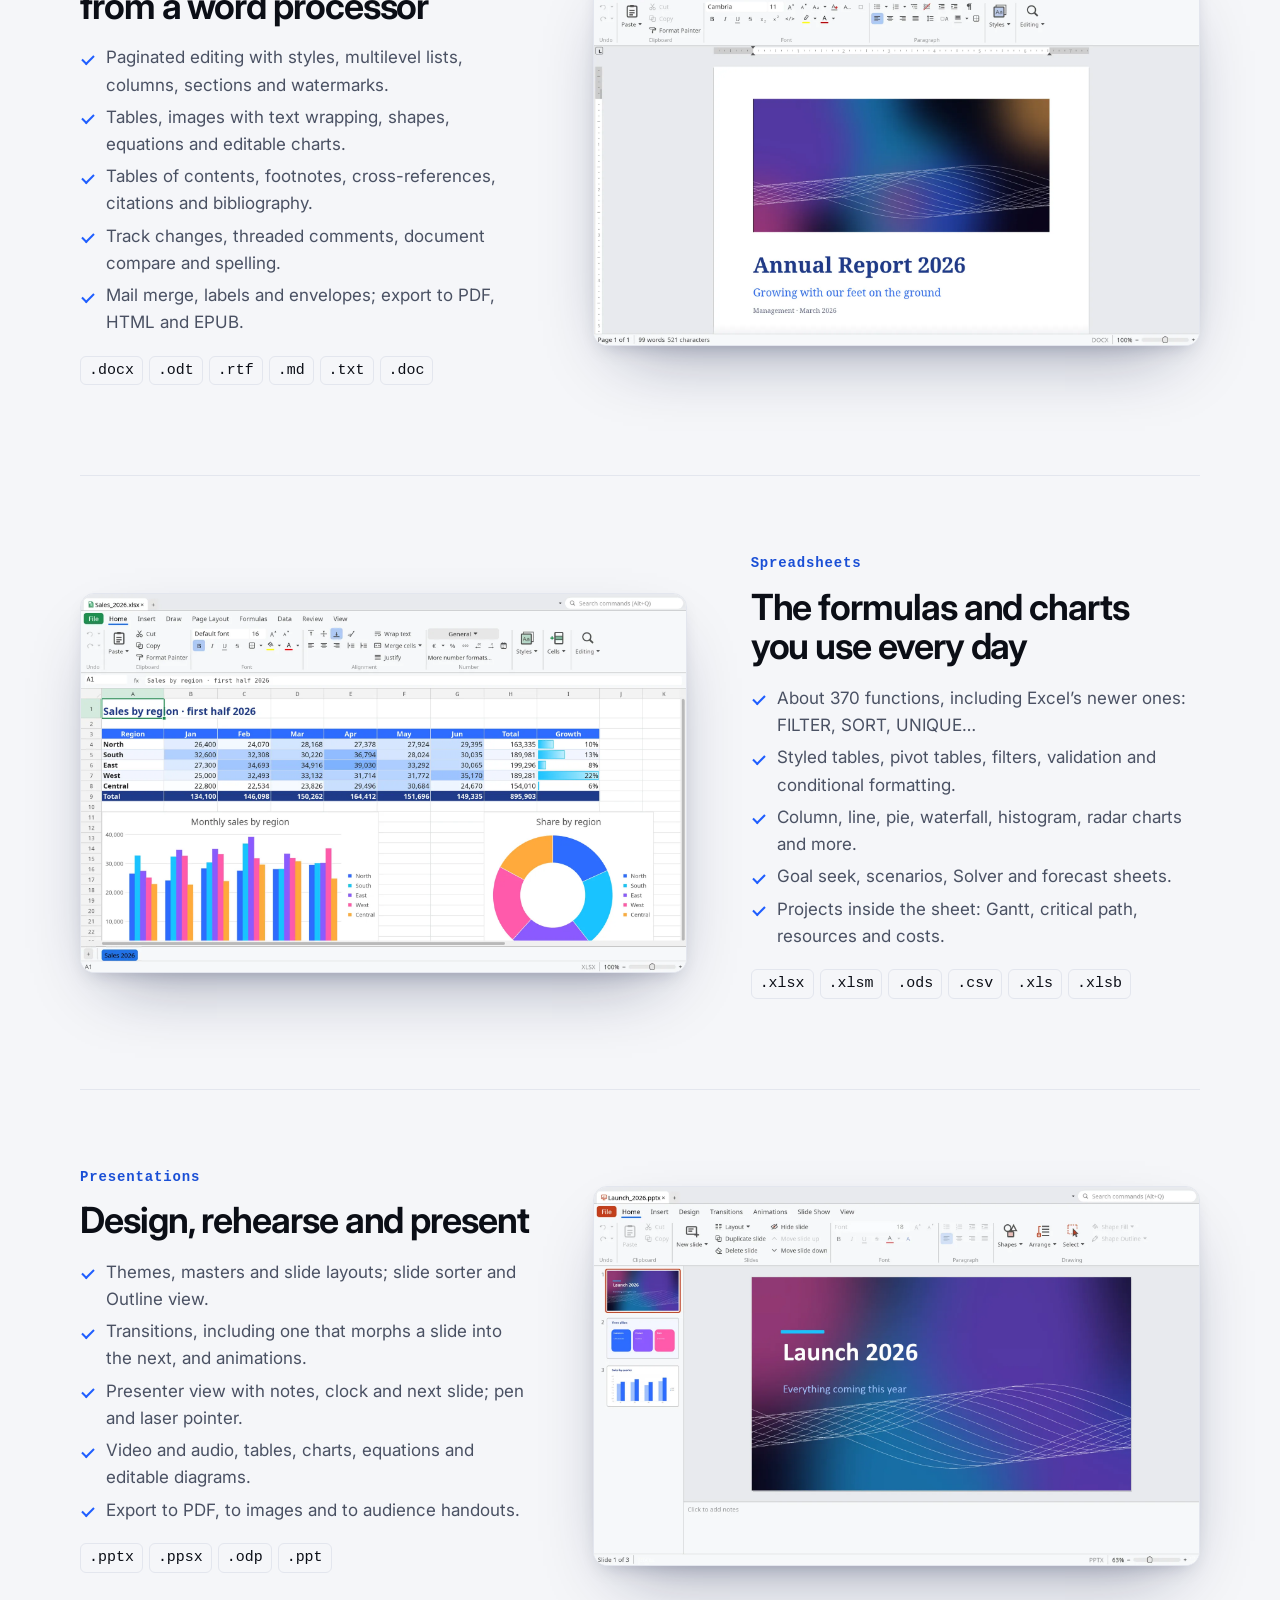
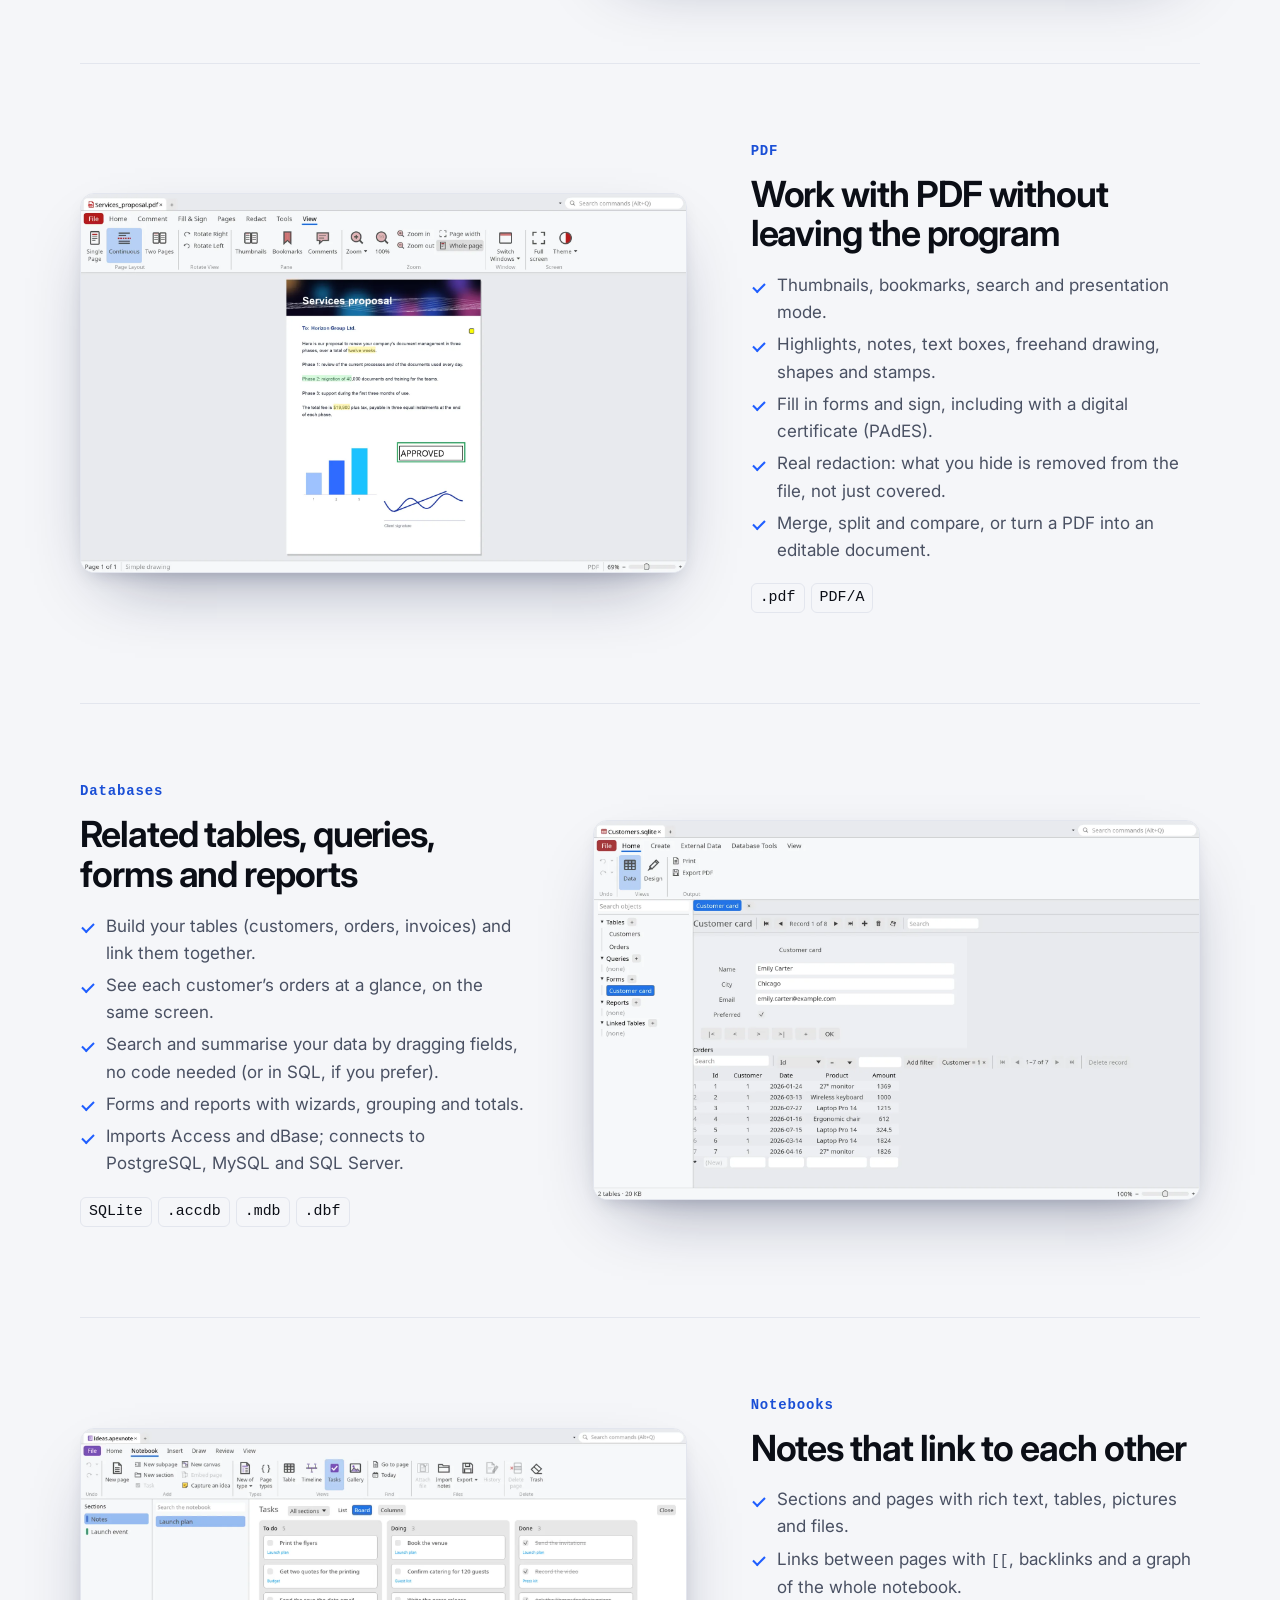
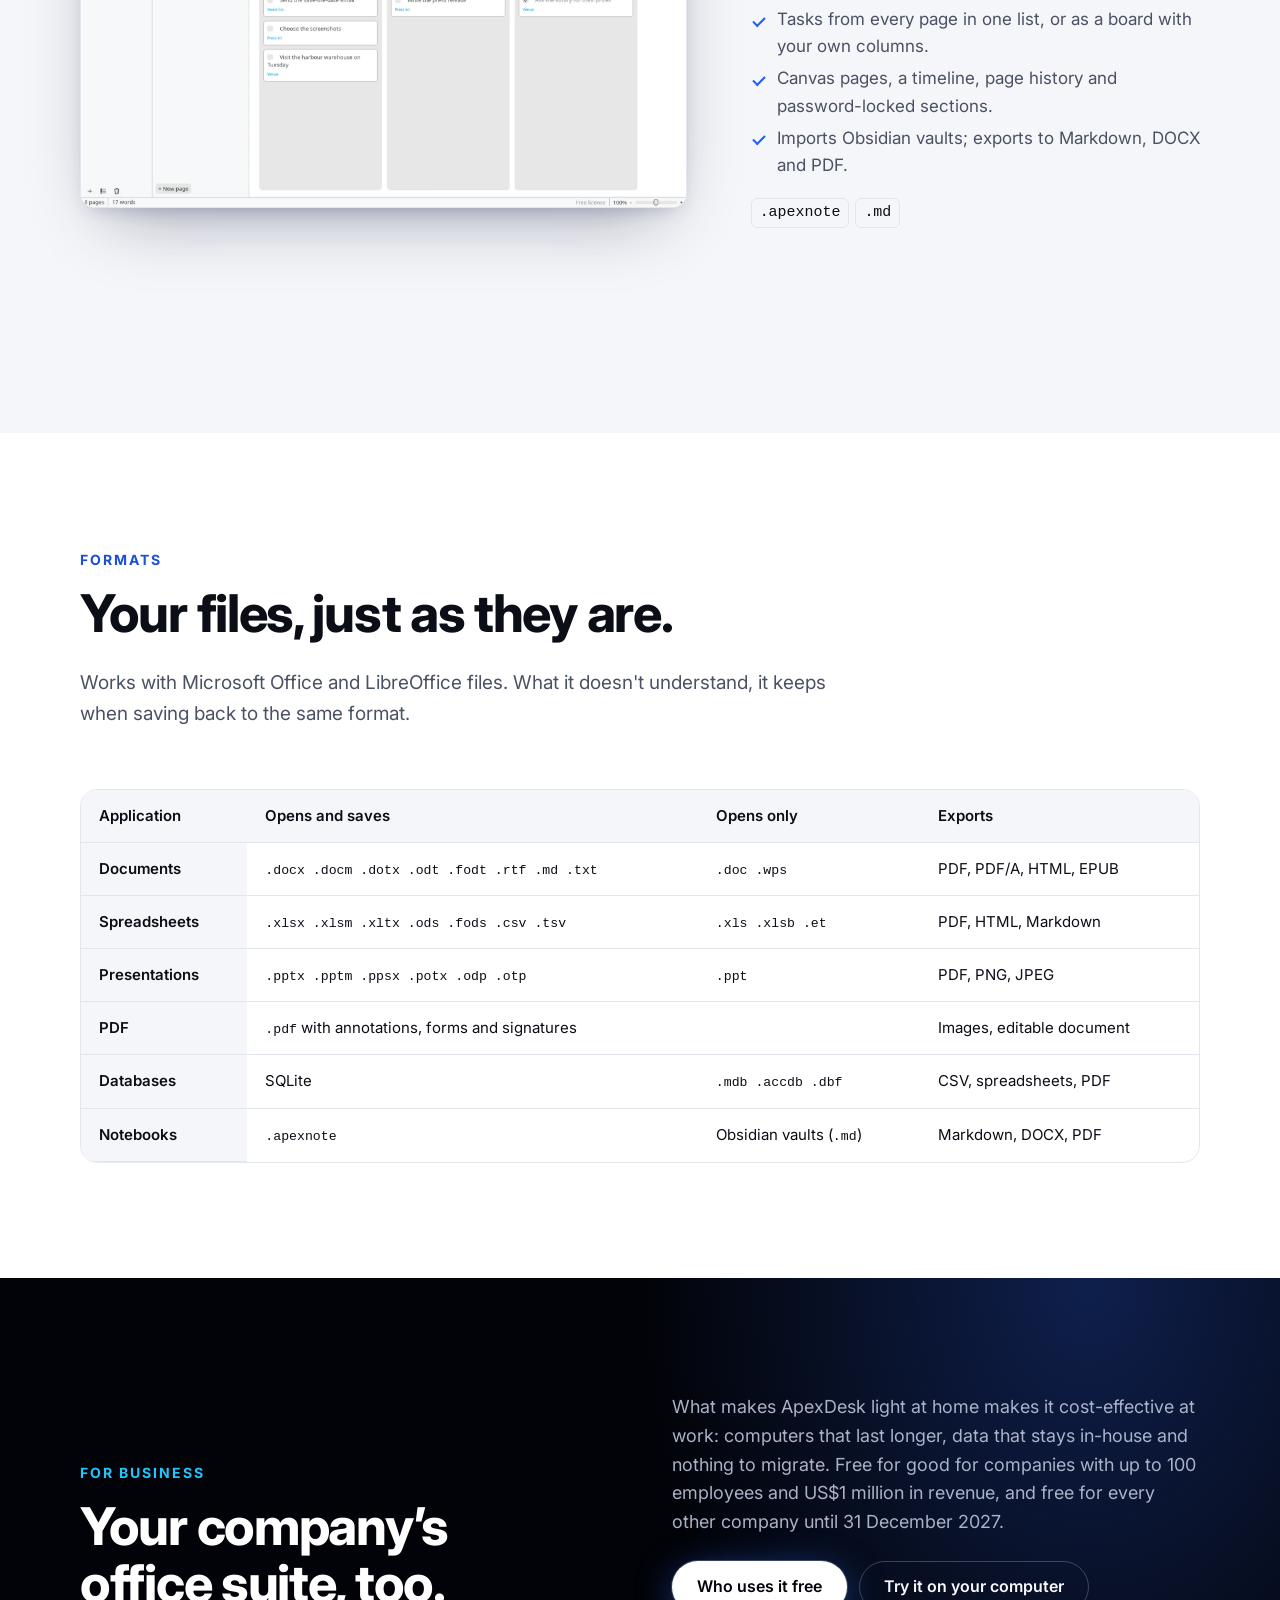
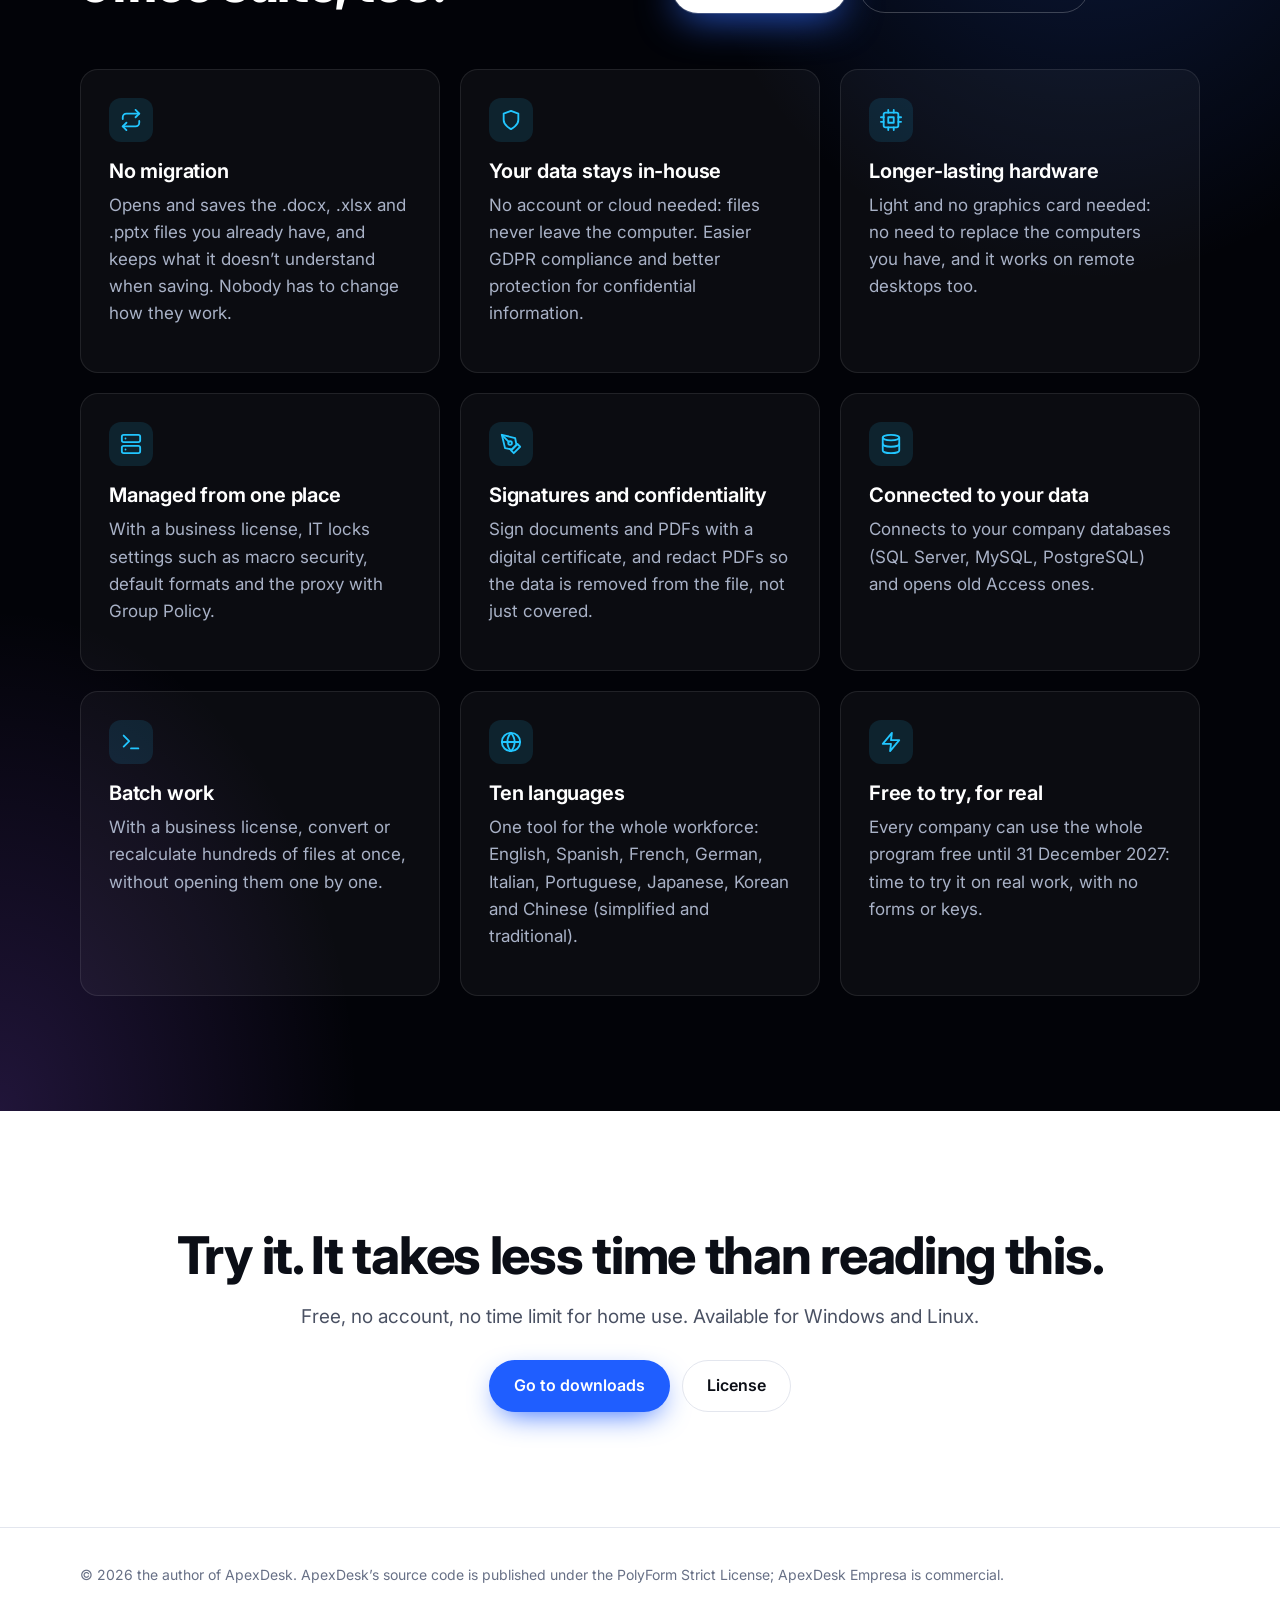
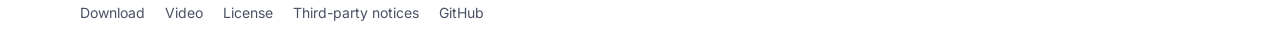
==== commit 50565a00: "License: source code under the PolyForm Strict License, reserved against text and data mining and AI" ====
--- a/index.html
+++ b/index.html
@@ -2,6 +2,8 @@
 <html lang="en">
 <head>
 <meta charset="utf-8">
+<meta name="tdm-reservation" content="1">
+<meta name="tdm-policy" content="https://github.com/apexdesk/apexdesk/blob/main/NOTICE">
 <meta name="viewport" content="width=device-width, initial-scale=1">
 <title>ApexDesk — Office software, done right. Finally.</title>
 <meta name="description" content="Documents, spreadsheets, presentations, PDF, databases and notebooks in one 70 MB native program, built in Rust, that opens instantly. Free. Works with Microsoft Office and OpenDocument files, offline, no account.">
@@ -312,7 +314,7 @@
 
 <footer class="site-footer">
   <div class="wrap">
-    <p>© 2026 the author of ApexDesk. ApexDesk is free software under the GNU GPL; ApexDesk Empresa is commercial.</p>
+    <p>© 2026 the author of ApexDesk. ApexDesk’s source code is published under the PolyForm Strict License; ApexDesk Empresa is commercial.</p>
     <nav aria-label="Footer">
       <a href="download.html">Download</a>
       <a href="video.html">Video</a>
--- a/css/style.css
+++ b/css/style.css
@@ -292,6 +292,7 @@
 @media (min-width: 621px) { .grid.dl { grid-template-columns: repeat(2, 1fr); } }
 .dl .card .btn { display: flex; margin: 10px 0; }
 .dl .card ul { margin-top: 16px; }
+.dl .card .arm { color: var(--muted); font-size: 15px; margin: 4px 0 0; }
 .card.soon { opacity: .8; }
 .badge { display: inline-block; font-size: 12px; font-weight: 600; letter-spacing: .02em; background: var(--accent-soft); color: var(--accent-text); padding: 4px 10px; border-radius: 999px; vertical-align: middle; margin-left: 6px; }
 .plan { display: flex; flex-direction: column; }
